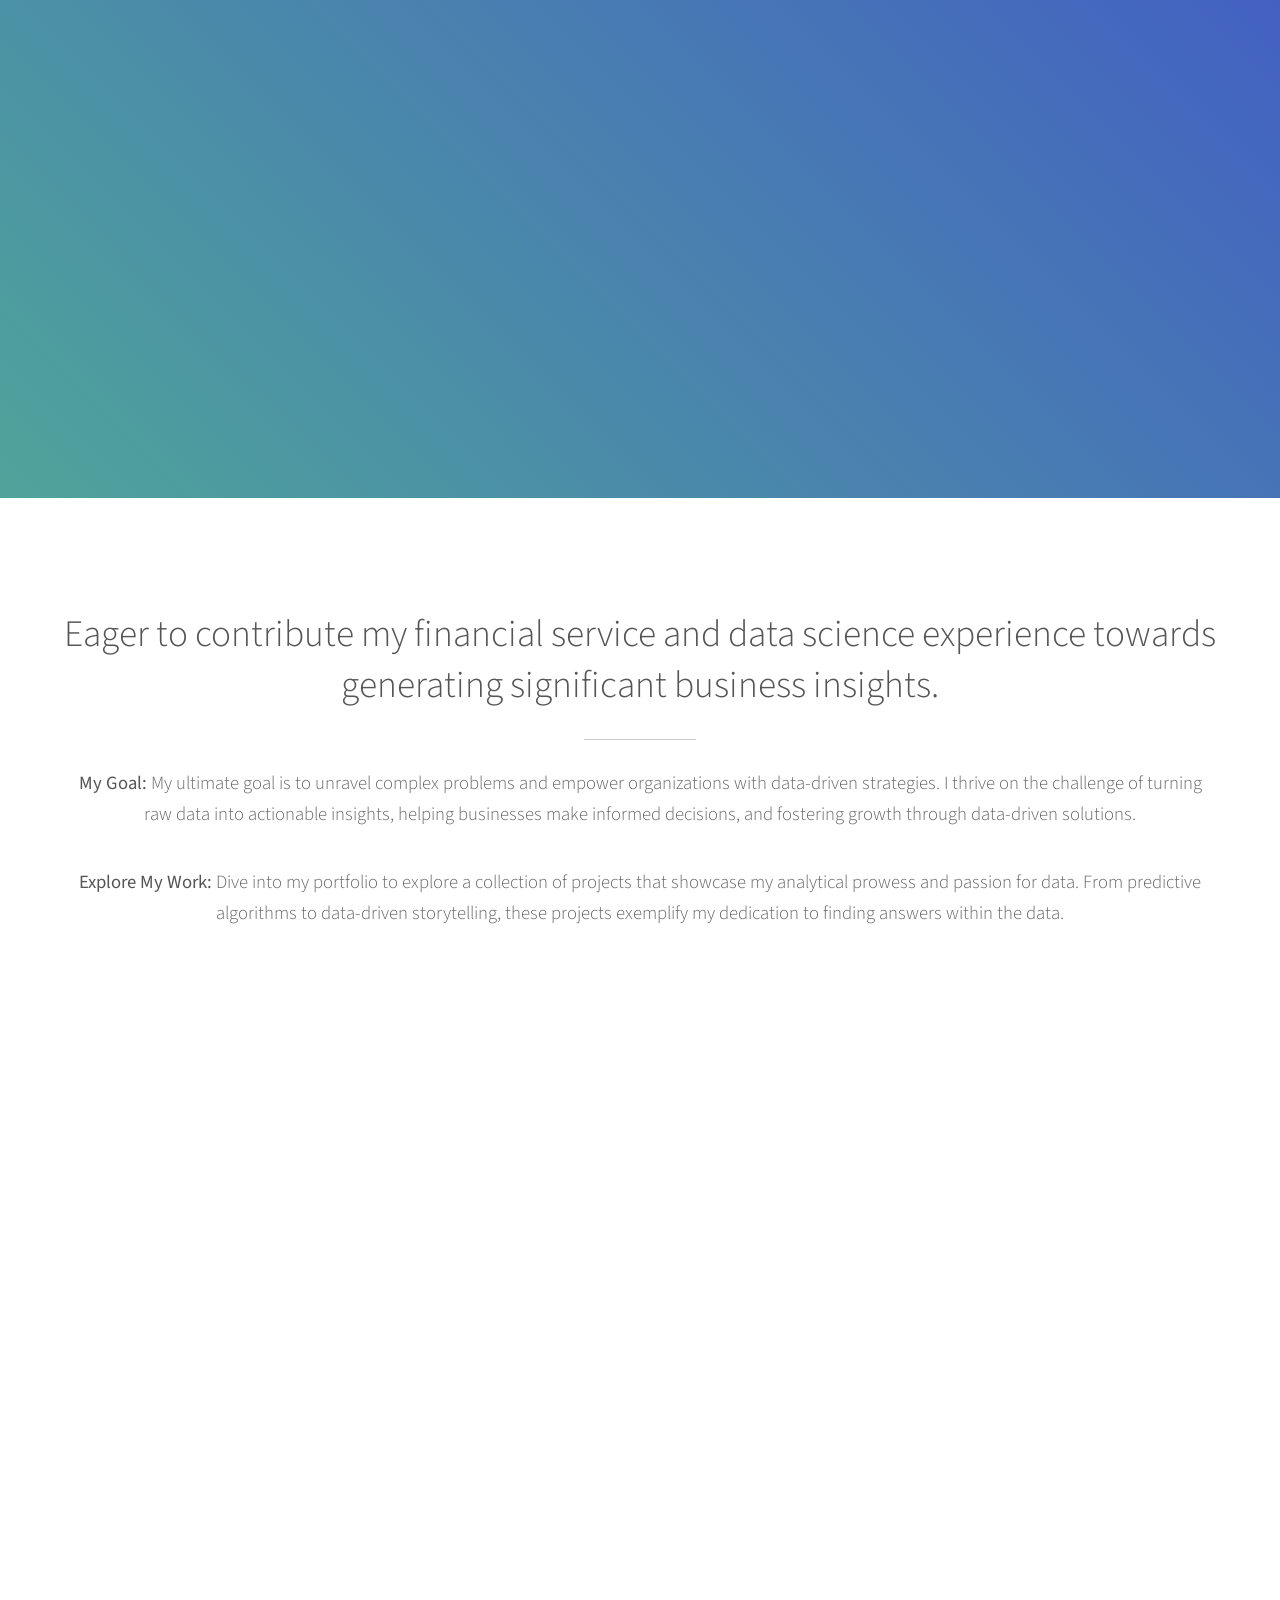
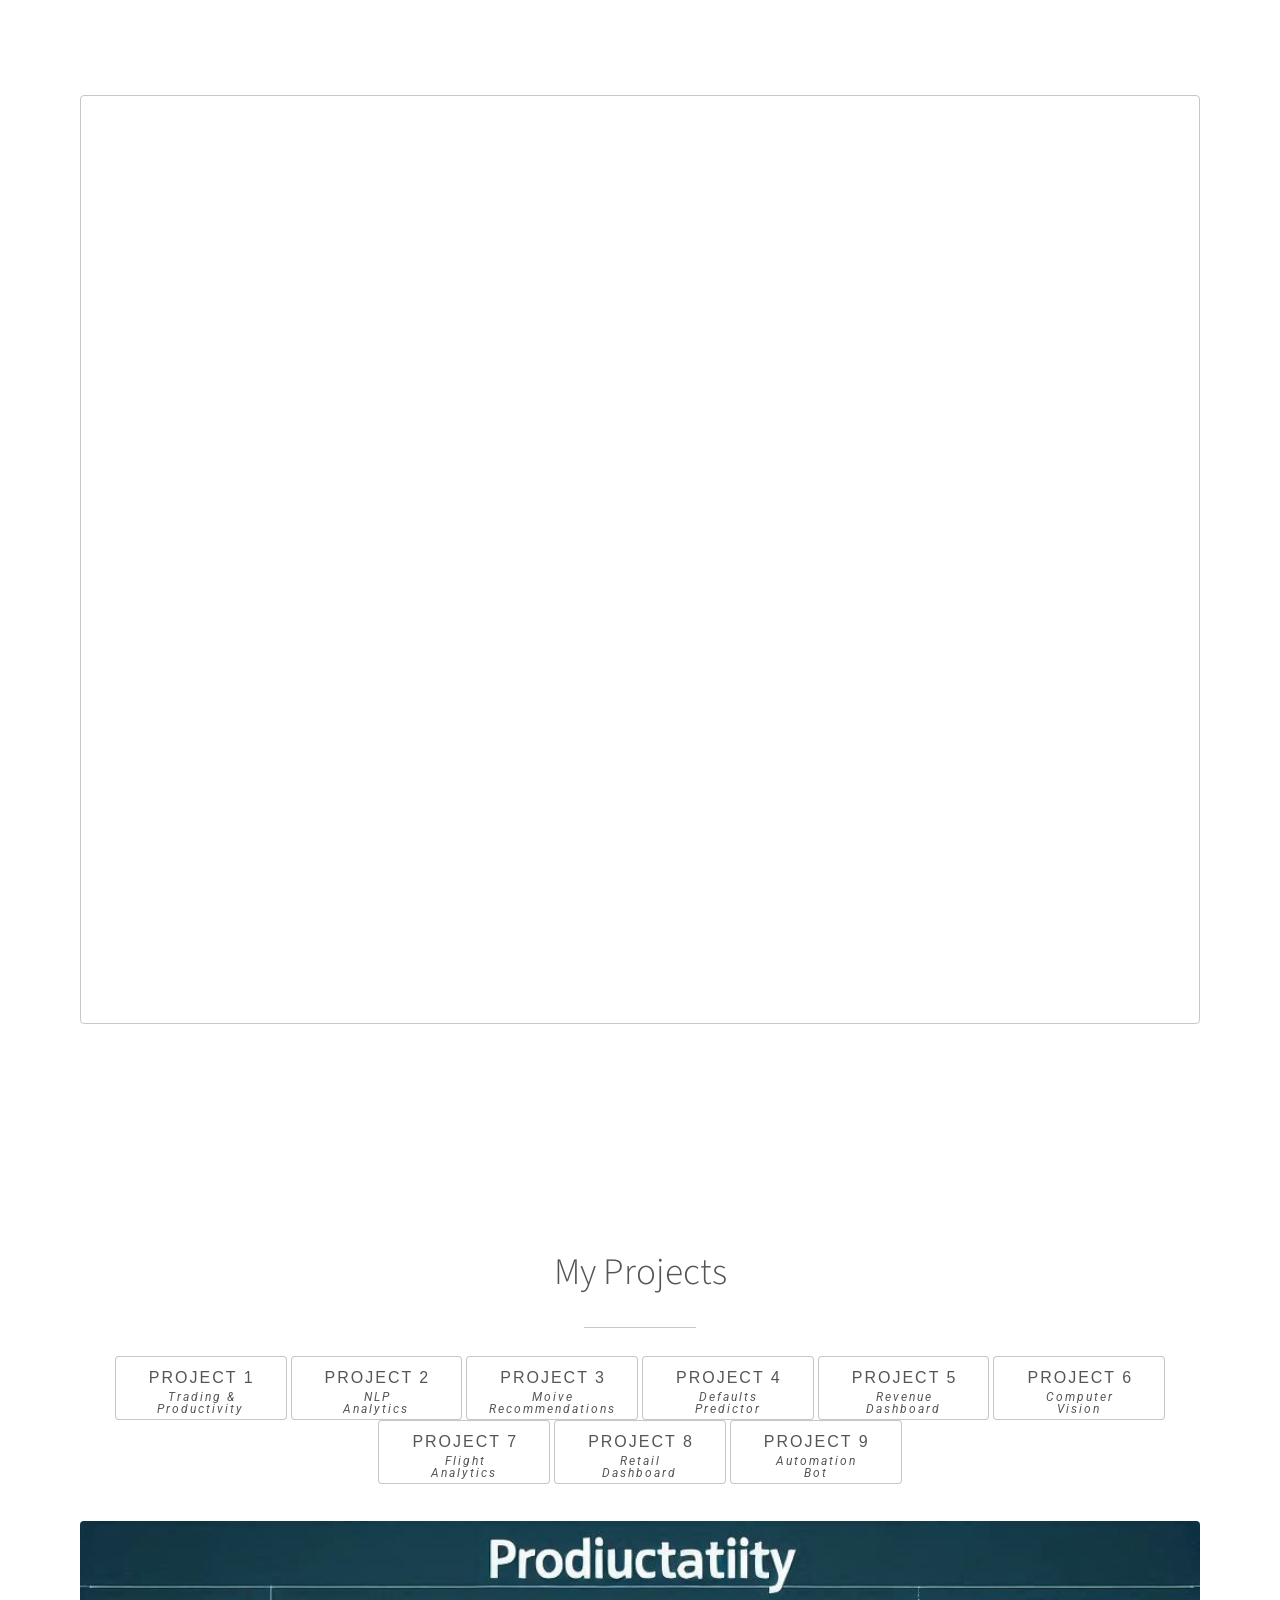
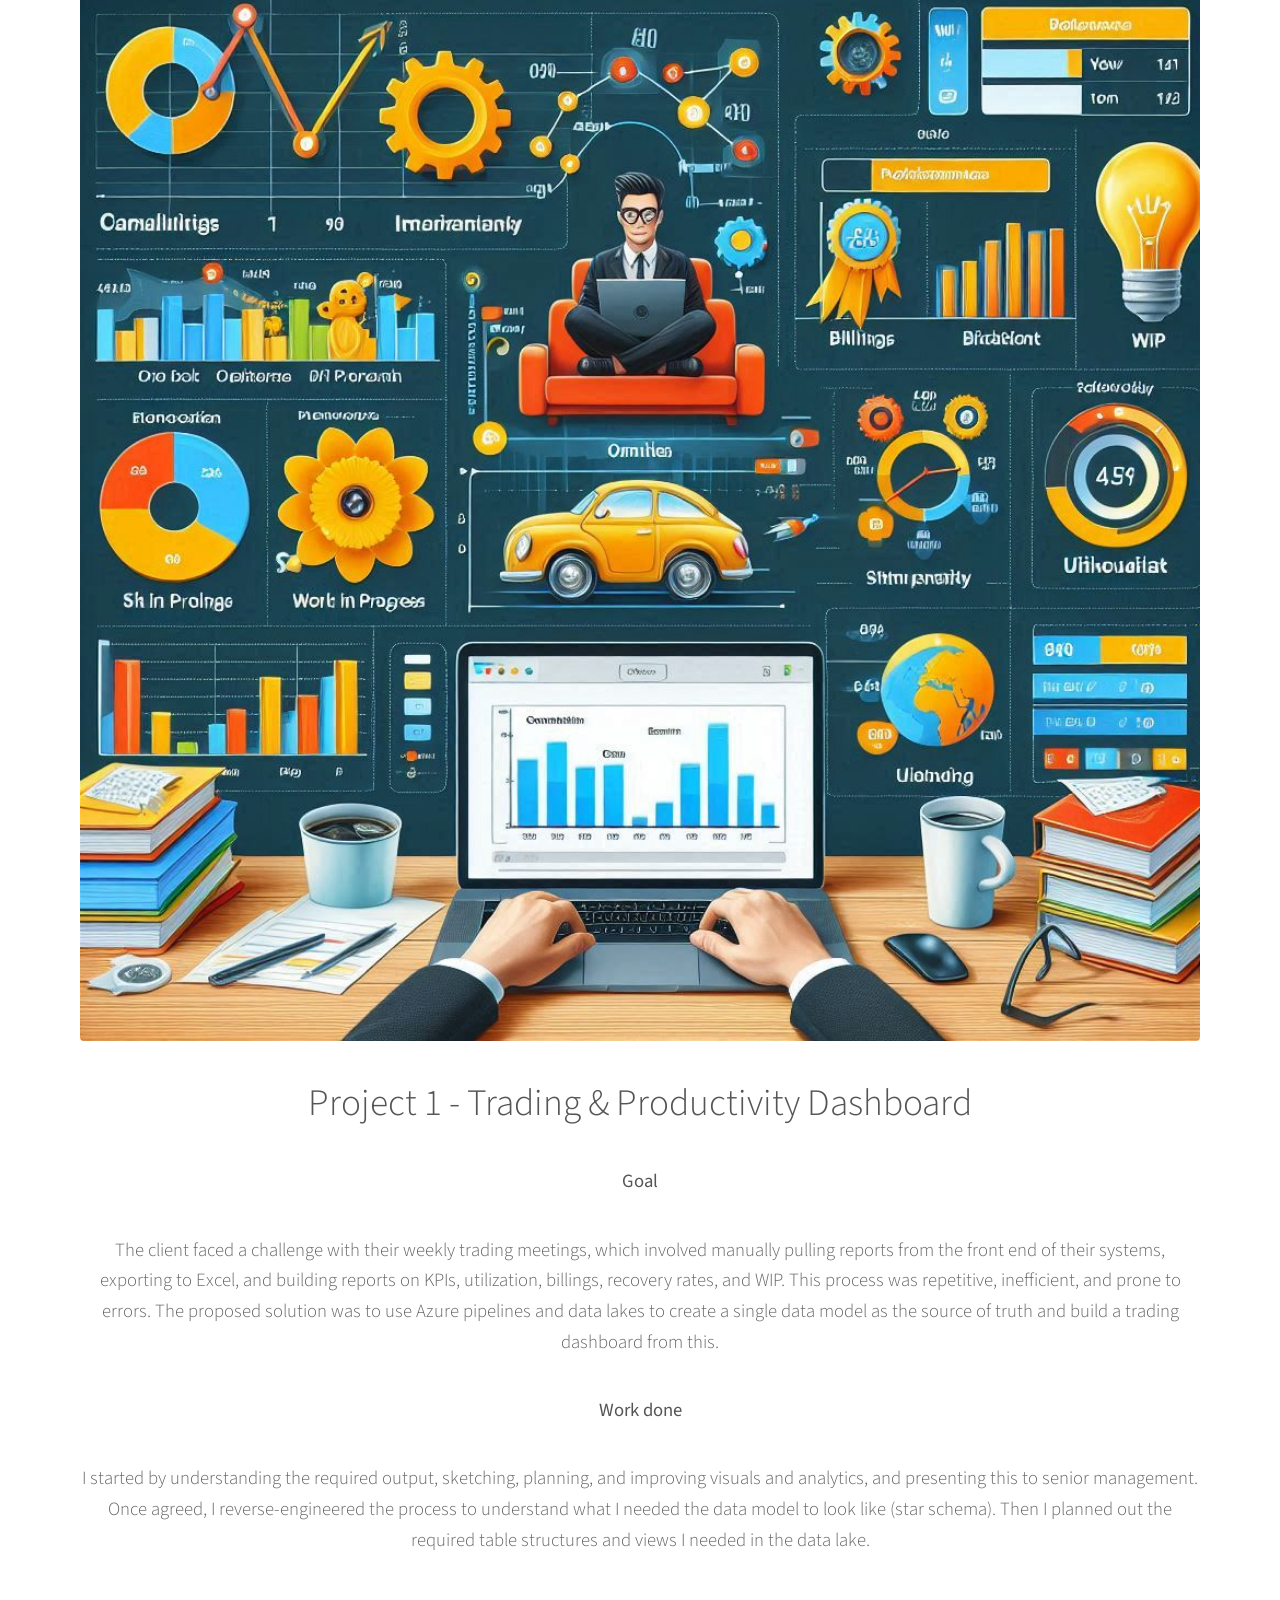
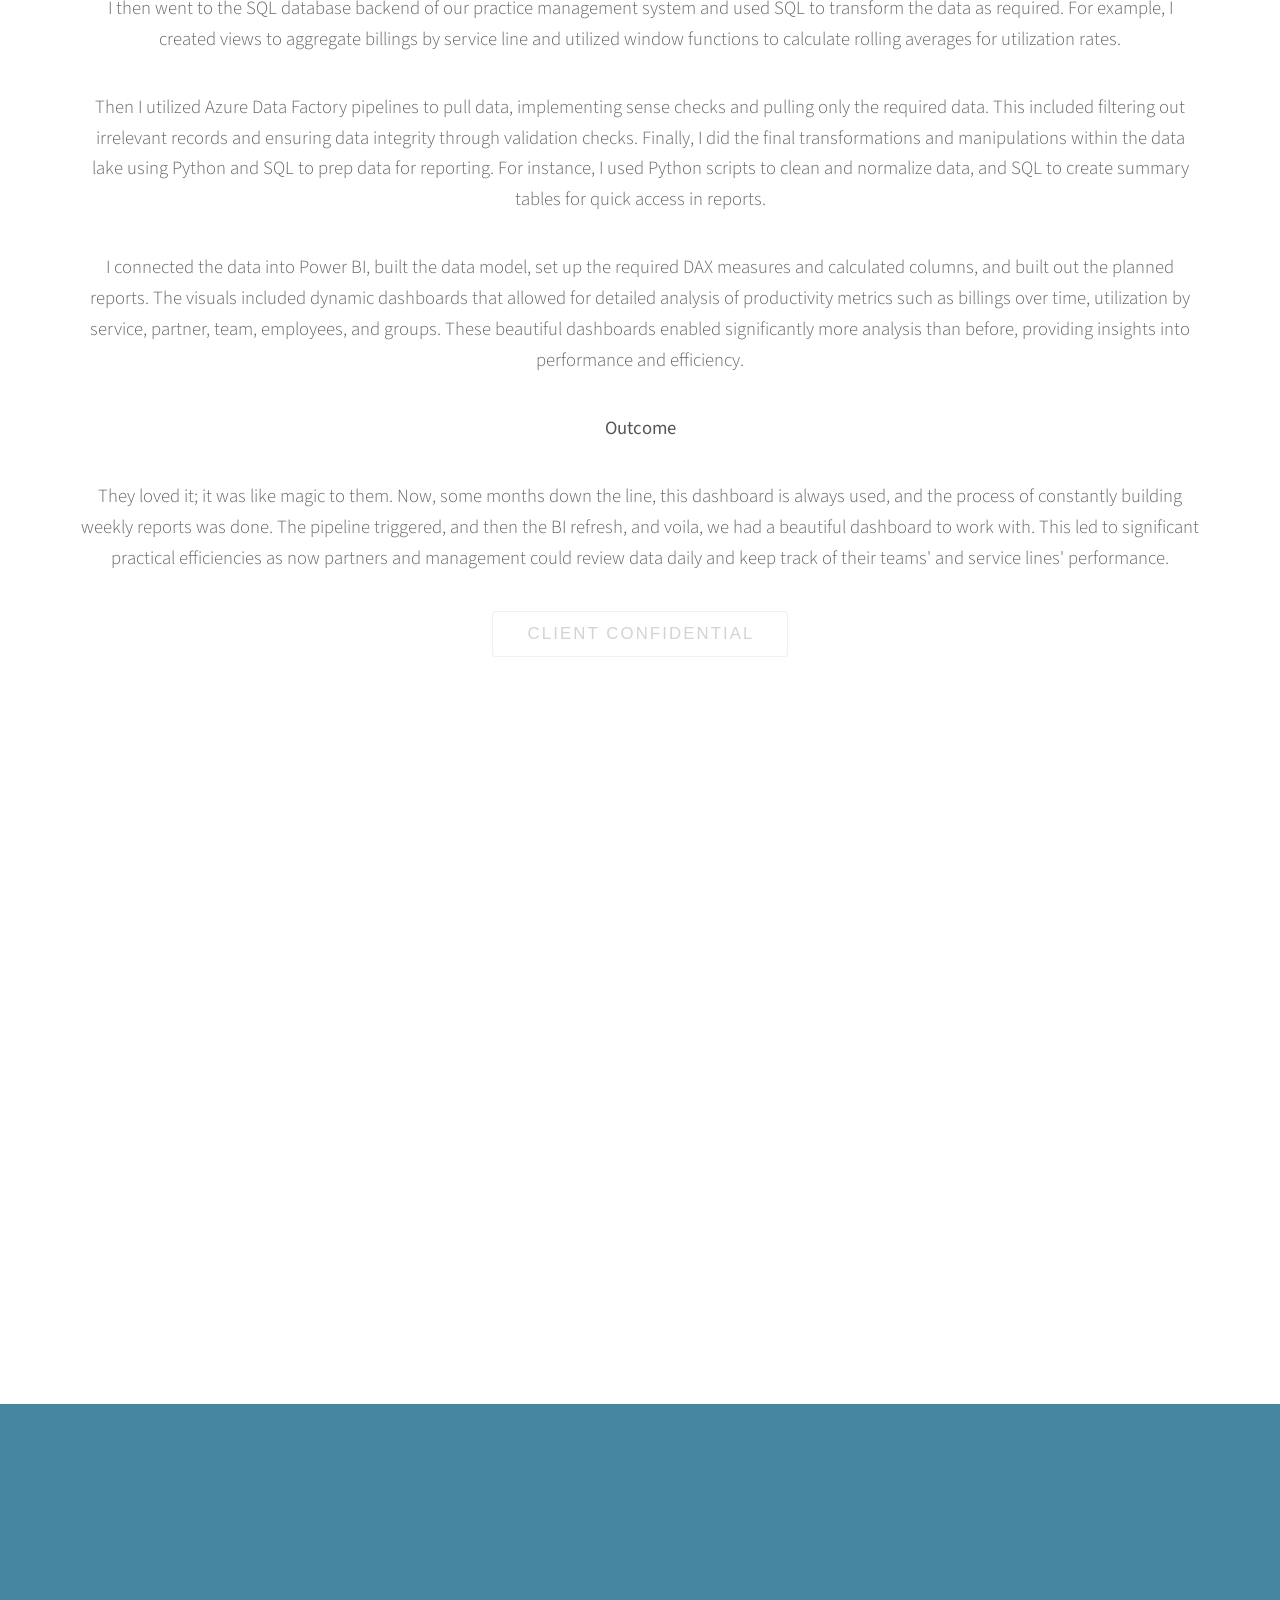
==== index.html @ cc258b14 "Update and add work exp new at Gravita" ====
<!DOCTYPE HTML>
<html>
	<head>
		<title>My Page/ Portfolio</title>

		<meta charset="utf-8" />
		<meta name="viewport" content="width=device-width, initial-scale=1">
		<meta name="viewport" content="width=device-width, initial-scale=1, user-scalable=no" />
		<link rel="stylesheet" href="assets/css/main.css" />
		<link rel="preconnect" href="https://fonts.googleapis.com">
		<link rel="preconnect" href="https://fonts.gstatic.com" crossorigin>
		<link href="https://fonts.googleapis.com/css2?family=Roboto:ital,wght@0,100;0,900;1,100;1,300;1,400;1,500;1,700&display=swap" rel="stylesheet">
		<noscript><link rel="stylesheet" href="assets/css/noscript.css" /></noscript>
	</head>
	<body class="is-preload">

		<!-- Header -->
		<section id="header">
			<div class="inner">
				<span class="icon solid major fa-cloud"></span>
				<h1>Hi, I'm <strong>Abdel</strong>, a Data Analyst.</h1>
				<p>With a strong foundation in statistics and exceptional data analysis skills, I am well-equipped to drive business success through insights.</p>
				<ul class="actions special">
					<!-- Add your navigation button here -->
					<li><a href="#two" class="button">About me</a></li>
					<li><a href="#one" class="button scrolly">Discover</a></li>
					<li><a href="#three" class="button">My Projects</a></li>
					<li><a href="#four" class="button">Coming Soon</a></li>
					<li><a href="#footer" class="button">Contact</a></li>
				</ul>
			</div>
		</section>
		

		<!-- One -->
		<section id="one" class="main style1 full-width">
			<div class="container">
				<div class="row gtr-150">
					<div class="col-6 col-12-medium" style="padding-right: 5% !important; padding-left: 5% !important">
						<header class="major">
							<h2>Eager to contribute my financial service and data science experience towards generating significant business insights.</h2>
						</header>
						<p><strong>My Goal:</strong> My ultimate goal is to unravel complex problems and empower organizations with data-driven strategies. I thrive on the challenge of turning raw data into actionable insights, helping businesses make informed decisions, and fostering growth through data-driven solutions.</p>
						<p><strong>Explore My Work:</strong> Dive into my portfolio to explore a collection of projects that showcase my analytical prowess and passion for data. From predictive algorithms to data-driven storytelling, these projects exemplify my dedication to finding answers within the data.</p>
					</div>
					<div class="col-6 col-12-medium imp-medium">
					</div>
				</div>
			</div>
		</section>
		
		

		<!-- Two -->
			<section id="two" class="main style2">
				<div class="container">
					<div class="row gtr-150">
						<div class="col-6 col-12-medium">
							<ul class="major-icons">
								<li><span class="icon solid style1 major fa-chart-bar"></span></li> <!-- Data Visualization -->
								<li><span class="icon solid style2 major fa-database"></span></li> <!-- Data Storage -->
								<li><span class="icon solid style3 major fa-code"></span></li> <!-- Coding/Programming -->
								<li><span class="icon solid style4 major fa-flask"></span></li> <!-- Data Analysis/Experiments -->
								<li><span class="icon solid style5 major fa-chart-line"></span></li> <!-- Data Analytics/Statistics -->
								<li><span class="icon solid style6 major fa-calendar"></span></li> <!-- Scheduling/Timeline -->
							</ul>
							
							
							<div class="col-12">
								<div class="box">
									<header class="major">
										<h2>About me</h2>
									</header>
									<div class="content">
										<div class="row">
											<div class="col-6" style="width: 50% !important;">
												<h3>Work Experience</h3>
												<p><strong>Gravita</strong></p>
												<p>Industry: Financial Services</p>
												<p><em>Position:</em> Data Analyst</p>
												<p><strong>Deloitte</strong></p>
												<p>Industry: Private Equity</p>
												<p><em>Position:</em> Assistant Manager</p>
												<!-- Add additional work experience entries here if needed -->
											</div>
											<ddiv class="col-6" style="width: 50% !important;">
												<h3>Education</h3>
												<p><strong>University College London (UCL)</strong></p>
												<p><em>Major:</em> Management Science (First)</p>
												<p><em>Minor:</em> Engineering Mathematics (First)</p>

												<!-- Add additional education entries here if needed -->
											</div>
										</div>
										<!-- Skills section spanning both columns -->
										<ddiv class="col-6" style="width: 100% !important;">
											<h3>Skills</h3>
											</ul><p><em>Hard Skills</em>: Python, SQL, Power Bi(DAX), AWS, SageMaker, Power Query, Git, HTML/CSS, MATLAB, Tabluea, R, VBA, Obejct Oriented Programming (OOP)</p>
											</ul><p><em>Soft Skills</em>: Leadership, Communication, Collaboration, Presentation, Data Stoytelling, Problem Solving, Time Management</p>	
											</ul><p><em>Techniques</em>: Regression Analysis, Classification, Clustering, Visualization, Reporting, Machine & Deep Learning, Natural Language Processing (NLP)</p>
											<!-- Add additional education entries here if needed -->
										</div>
									</div>
								</div>
							</div>
							
							
							
							</div>
							<!-- To add skills section here -->
						</div>
						</div>
				</div>
			</section>
		
<!-- Three -->
<section id="three" class="main style1 special">
	<div class="container">				
		<header class="major">
			<h2>My Projects</h2>
		</header>
		<div class="row gtr-150">
					<!-- TRAIL SECTION THREE 	 -->
		<div class="tab">
			<button class="tablinks" onclick="openProject(event, 'project1')" id="defaultOpen">
				Project 1 <br>
				<span class="mini-description">Trading & Productivity</span>
			</button>
			<button class="tablinks" onclick="openProject(event, 'project2')" id="defaultOpen">
				Project 2 <br>
				<span class="mini-description">NLP Analytics</span>
			</button>
			<button class="tablinks" onclick="openProject(event, 'project3')">
				Project 3 <br>
				<span class="mini-description">Moive Recommendations</span>
			</button>
			<button class="tablinks" onclick="openProject(event, 'project4')">
				Project 4 <br>
				<span class="mini-description">Defaults Predictor</span>
			</button>
			<button class="tablinks" onclick="openProject(event, 'project5')">
				Project 5 <br>
				<span class="mini-description">Revenue Dashboard</span>
			</button>
			<button class="tablinks" onclick="openProject(event, 'project6')">
				Project 6 <br>
				<span class="mini-description">Computer Vision</span>
			</button>
			<button class="tablinks" onclick="openProject(event, 'project7')">
				Project 7 <br>
				<span class="mini-description">Flight Analytics</span>
			</button>
			<button class="tablinks" onclick="openProject(event, 'project8')">
				Project 8 <br>
				<span class="mini-description">Retail Dashboard</span>
			</button>
			<button class="tablinks" onclick="openProject(event, 'project9')">
				Project 9 <br>
				<span class="mini-description">Automation Bot</span>
			</button>
			<!-- Add more buttons for other projects -->
		</div>
		<p></p>

		<!-- Tab content -->
		<div id="project1" class="tabcontent" style="display:block;">
			<div class="project-item">
				<span class="image fit"><img src="images\Productivity background.jpg" alt="" /></span>
				<h2>Project 1 - Trading & Productivity Dashboard</h2>
			
				<!-- Goal -->
				<p><strong>Goal</strong></p>
				<p>The client faced a challenge with their weekly trading meetings, which involved manually pulling reports from the front end of their systems, exporting to Excel, and building reports on KPIs, utilization, billings, recovery rates, and WIP. This process was repetitive, inefficient, and prone to errors. The proposed solution was to use Azure pipelines and data lakes to create a single data model as the source of truth and build a trading dashboard from this.</p>
			
				<!-- Methods/Work Done -->
				<p><strong>Work done</strong></p>
				<p>I started by understanding the required output, sketching, planning, and improving visuals and analytics, and presenting this to senior management. Once agreed, I reverse-engineered the process to understand what I needed the data model to look like (star schema). Then I planned out the required table structures and views I needed in the data lake.</p>
				<p>I then went to the SQL database backend of our practice management system and used SQL to transform the data as required. For example, I created views to aggregate billings by service line and utilized window functions to calculate rolling averages for utilization rates.</p>
				<p>Then I utilized Azure Data Factory pipelines to pull data, implementing sense checks and pulling only the required data. This included filtering out irrelevant records and ensuring data integrity through validation checks. Finally, I did the final transformations and manipulations within the data lake using Python and SQL to prep data for reporting. For instance, I used Python scripts to clean and normalize data, and SQL to create summary tables for quick access in reports.</p>
				<p>I connected the data into Power BI, built the data model, set up the required DAX measures and calculated columns, and built out the planned reports. The visuals included dynamic dashboards that allowed for detailed analysis of productivity metrics such as billings over time, utilization by service, partner, team, employees, and groups. These beautiful dashboards enabled significantly more analysis than before, providing insights into performance and efficiency.</p>
				<!-- Outcome -->
				<p><strong>Outcome</strong></p>
				<p>They loved it; it was like magic to them. Now, some months down the line, this dashboard is always used, and the process of constantly building weekly reports was done. The pipeline triggered, and then the BI refresh, and voila, we had a beautiful dashboard to work with. This led to significant practical efficiencies as now partners and management could review data daily and keep track of their teams' and service lines' performance.</p>
				
				<!--See more button-->
				<ul class="actions special">
					<li><button disabled class="button">Client Confidential</button></li>
				</ul>
			</div>
		</div>
		
		<div id="project2" class="tabcontent" style="display:block;">
			<div class="project-item">
				<span class="image fit"><img src="https://usustatesman.com/wp-content/uploads/2017/01/movie-reviews-design-1050x492.jpg" alt="" /></span>
				<h2>Project 2 - IMDb NLP Sentiment Analysis</h2>
			
				<!-- Goal -->
				<p><strong>Goal</strong></p>
				<p>The goal of this project was to harness the power of Natural Language Processing (NLP) to gain insights from IMDb movie reviews. It aimed to uncover sentiments within textual data and provide valuable information for decision-making.</p>
			
				<!-- Methods/Work Done -->
				<p><strong>Work Done</strong></p>
				<p>I retrieved extensive movie review data from the IMDb database using Google BigQuery. This involved crafting SQL queries, performing complex joins, and fine-tuning the dataset to ensure it was ready for analysis.</p>
				<p>To gain a comprehensive understanding of the dataset, I employed Looker, a powerful data exploration and visualization tool. This facilitated the creation of informative dashboards that visually represented key trends and patterns.</p>
				<p>Leveraging Google Colab, I seamlessly integrated the data into a Pandas DataFrame, allowing for further manipulation and analysis. This transition streamlined the process and enhanced data accessibility.</p>
				<p>Utilizing NLP libraries, I applied Count Vectorization to the textual content, enabling the classification of reviews as positive or negative sentiment. This step was pivotal in extracting actionable insights from unstructured text data.</p>
				<p>Additionally, I extended the project by creating a Convolutional Neural Network (CNN) model for sentiment prediction. This model utilized the textual data to make accurate sentiment predictions, enhancing the depth of analysis and predictive capabilities.</p>
			
				<!-- Outcome -->
				<p><strong>Outcome</strong></p>
				<p>The project showcased my expertise in NLP, data preprocessing, visualization, and machine learning. It allowed for valuable insights to be derived from IMDb movie reviews, which can aid in decision-making processes. The best performing model could classify <strong>87%</strong> of movie reviews accurately.</p>
			
				<ul class="actions special">
					<li><a href="https://github.com/TonpaZoldyck/moviereviewsNLPmodeling" class="button">See More</a></li>
				</ul>
			</div>
		</div>

		<div id="project3" class="tabcontent">
			<div class="project-item">
				<span class="image fit"><img src="images/movies_cover.webp" alt="" /></span>
				<h3>Project 3 - Movie Recommendation System</h3>
			
				<!-- Goal -->
				<p><strong>Goal:</strong></p>
				<p>In this project, I set out to create a personalized movie recommendation system, aiming to enhance the cinematic experiences of movie enthusiasts. Leveraging cutting-edge data science and machine learning techniques, I ventured into the world of recommendation algorithms to deliver tailored movie suggestions.</p>
			
				<!-- Methods/Work Done -->
				<p><strong>Work Done:</strong></p>
				<p>I began by implementing a foundational recommendation model using Singular Value Decomposition (SVD). This method allowed me to establish a benchmark for comparison in later stages of the project.</p>
				<p>Prior to diving into modeling, I conducted extensive exploratory data analysis (EDA) to comprehend the underlying patterns in the movie dataset. This analysis served as a crucial foundation for the recommendation algorithms.</p>
				<p>In addition to SVD, I implemented machine learning algorithms, including Regression, Support Vector Regression (SVR), and Random Forest, to further refine the recommendation engine. These algorithms added depth and accuracy to the suggestions, improving on the base line loss by 36%.</p>
				<p>To push the boundaries of recommendation precision, I experimented with PyTorch and neural networks. This innovative approach allowed for more intricate modeling and improved personalization.</p>
			
				<!-- Outcome -->
				<p><strong>Outcome:</strong></p>
				<p>The project aimed to create a personalized movie recommendation system, enhancing the cinematic experiences of users. The use of various recommendation algorithms and machine learning techniques improved the accuracy of movie suggestions. The project achieved a 36% improvement in loss compared to the baseline model.</p>
			
				<ul class="actions special">
					<li><a href="https://github.com/TonpaZoldyck/Moviematcher" class="button">See More</a></li>
				</ul>
			</div>
		</div>

		<div id="project4" class="tabcontent">
			<div class="project-item">
				<span class="image fit"><img src="images/creditcard.jpg" alt="" /></span>
				<h3>Project 4 - Credit Card Defaults Application</h3>
			
				<!-- Goal -->
				<p><strong>Goal</strong></p>
				<p>This project involved developing a predictive model to assess the likelihood of credit card holders defaulting on their payments. It aimed to assist financial institutions in identifying high-risk accounts and implementing proactive measures to mitigate default risks.</p>
			
				<!-- Methods/Work Done -->
				<p><strong>Work Done</strong></p>
				<p>Accurate default prediction is crucial for financial institutions to minimize potential losses and maintain a healthy portfolio. This project directly addresses the pressing need for risk assessment in the financial sector.</p>
				<p>Managing and preparing the data for analysis was a critical component of this project. I honed my data wrangling skills and ensured data quality was maintained.</p>
				<p>Leveraged machine learning models, including Naive Bayes, Logistic Regression, XGBoost, and SVM, with hyperparameter tuning and ensemble methods</p>
			
				<!-- Outcome -->
				<p><strong>Outcome</strong></p>
				<p>The project aimed to develop a predictive model to assess the likelihood of credit card holders defaulting on their payments. The work done involved managing and preparing data for analysis, leveraging machine learning models, and achieving impressive results with <strong> 82% accuracy and 43% recall</strong>. This assists financial institutions in managing risk effectively.</p>
			
				<ul class="actions special">
					<li><a href="https://github.com/TonpaZoldyck/CreditCardDefualtsProject" class="button">See More</a></li>
				</ul>
			</div>
		</div>

		<div id="project5" class="tabcontent">
			<div class="project-item">
				<span class="image fit"><img src="images/powerbi.png" alt="" /></span>
				<h3>Project 5 - Power Bi/ Revenue Sampling</h3>
			
				<!-- Goal -->
				<p><strong>Goal</strong></p>
				<p>At my current position, I undertook a transformative initiative aimed at optimizing the receivables and revenue testing process for a prominent UK-based property client. This project not only streamlined operations but also significantly enhanced efficiency and accuracy.</p>
			
				<!-- Methods/Work Done -->
				<p><strong>Work Done</strong></p>
				<p>Traditionally, the receivables and revenue testing process was a highly manual and time-consuming endeavor, typically spanning <strong>5 to 8 days</strong> of laborious work.</p>
				<p>Leveraging Power BI and Power Query, I embarked on a mission to overhaul this process. I successfully reduced the task duration from several days to just <strong>2 days</strong>, marking a substantial leap in efficiency.</p>
				<p>Through the creation of a dynamic dashboard and detailed analysis, I implemented a targeted sampling approach, concentrating on high-risk areas. This not only saved time but also improved the precision of the testing process.</p>
				<p>I meticulously prepared and structured the data, creating a robust data model. Utilizing DAX (Data Analysis Expressions), I designed a dashboard that facilitated efficient sampling through Power Query. The most notable achievement was the establishment of a standardized and repeatable process.</p>
			
				<!-- Outcome -->
				<p><strong>Outcome</strong></p>
				<p>The project aimed to optimize the receivables and revenue testing process for a UK-based property client. This involved leveraging Power BI, Power Query, and DAX to reduce task duration, improve precision, and establish a standardized process. The most significant achievement was the reduction of task duration from several days to just 2 days.</p>
			
				<ul class="actions special">
					<li><button disabled class="button">Client Confidential</button></li>
				</ul>
			</div>
		</div>

		<div id="project6" class="tabcontent">
			<div class="project-item">
				<span class="image fit"><img src="images/what_is_Computer_Vision.jpg.webp" alt="" /></span>
				<h3>Project 6 - Image Recognition</h3>
		
				<!-- Goal -->
				<p><strong>Goal:</strong></p>
				<p>In this project, the goal was to develop an image classification model using PyTorch to distinguish between the Fashion MNIST and MNIST datasets.</p>
		
				<!-- Methods/Work Done -->
				<p><strong>Work Done:</strong></p>
				<p>The data was cleaned and prepared for analysis. This involved tasks such as resizing the images to a uniform size, normalizing pixel values, and splitting the data into training and testing sets. Data augmentation techniques were applied to enhance the model's ability to generalize.</p>
				<p>Efficient data loading techniques were implemented to streamline model training, optimizing batch performance to expedite model training and evaluation.</p>
				<p>An in-depth understanding of tensors, the core data structure in PyTorch, was achieved, allowing for efficient data manipulation and processing.</p>
				<p>Data visualization and exploration were performed to gain insights into the datasets, helping identify underlying patterns and features in the images, which contributed to more informed model development.</p>
				<p>Different models were developed, including a simple linear neural network, a ReLU-based network, and a Convolutional Neural Network (CNN) tailored to the nature of the datasets.</p>
		
				<!-- Outcome -->
				<p><strong>Outcome:</strong></p>
				<p>Effective data preprocessing and loading for analysis. Proficiency in handling tensors, the fundamental data structure in PyTorch. Development of various models, including a linear neural network, ReLU-based network, and a CNN, for image classification, with the best model being able to classify <strong>88%</strong> of images correctly</p>
		
				<ul class="actions special">
					<li><a href="https://github.com/TonpaZoldyck/Computervisionpytorch/blob/main" class="button">See More</a></li>
				</ul>
			</div>
		</div>

		<div id="project7" class="tabcontent">
			<div class="project-item">
				<span class="image fit"><img src="images/Flightdelay.jpg" alt="" /></span>
				<h3>Project 7 - Flight Delay Analytics</h3>
				
				 <!-- Goal -->
				 <p><strong>Goal:</strong></p>
				 <p>The project aimed to analyze delay patterns in US domestic flights during the holiday season. The primary goal was to understand the factors influencing flight delays, investigating temporal, regional, and carrier-specific aspects impacting flight punctuality.</p>
		 
				 <!-- Work Done -->
				 <p><strong>Work Done:</strong></p>
				 <p>The project meticulously examined flight delays through diverse lenses such as time, carriers, and locations. It extensively employed Power BI and SQL for efficient data preparation and exploration, while Python facilitated modeling tasks.</p>
				 <p>Detailed analyses were conducted on delay distributions, including carrier-wise delay trends, temporal variations, and regional impact, resulting in comprehensive dashboards presenting key insights.</p>
				 <p>The project delved deep into delay dynamics, utilizing machine learning methodologies to predict and understand delay patterns. It included developing dashboards highlighting delay distributions by carriers, timings, days, and states. </p>
		 
				 <!-- Outcomes -->
				 <p><strong>Outcomes:</strong></p>
				 <p>The outcomes revealed crucial delay patterns across different times of the day, days of the week, and geographical regions. The project highlighted the specific reasons behind delays, attributing causes to carrier, NAS, late aircraft, and weather-related factors. The project also emphasized the significance of machine learning applications in predicting and potentially mitigating flight delays, paving the way for strategic interventions to enhance flight punctuality in the future.</p>
				
				<ul class="actions special">
					<li><a href="https://github.com/TonpaZoldyck/FlightDelaysAnalysis" class="button">See More</a></li>
				</ul>
			</div>
		</div>


		<div id="project8" class="tabcontent">
			<div class="project-item">
				<span class="image fit"><img src="images\revenue-dashboard.PNG" alt="" /></span>
				<h3>Project 8 - Dynamic Parameters Dashboard for Retail Analytics</h3>
				
				<!-- Goal -->
				<p><strong>Goal</strong></p>
				<p>As a Revenue Analytics expert, I spearheaded a transformative initiative aimed at providing comprehensive revenue insights for a retail client. The goal was to craft a dynamic parameters dashboard showcasing revenue, profits, costs, and returns for products, regions, states, time periods, and stores, with drill-through capabilities for deeper analysis.</p>
				
				<!-- Methods/Work Done -->
				<p><strong>Work Done</strong></p>
				<p>Traditionally, analyzing revenue data for retail clients was a cumbersome process involving manual extraction and analysis. Leveraging my expertise in Power BI and data visualization, I developed a dynamic dashboard that revolutionized revenue analytics.</p>
				<p>By implementing advanced features of Power BI, including Power Query and DAX, I transformed the data into actionable insights. The dashboard allows stakeholders to visualize revenue trends over time, by geographical regions, stores, and individual products.</p>
				<p>One of the key achievements was the development of drill-through options, enabling users to dive deeper into specific regions, stores, or product categories for granular analysis. This not only enhanced decision-making but also improved operational efficiency.</p>
				
				<!-- Outcome -->
				<p><strong>Outcome</strong></p>
				<p>This project aimed to provide comprehensive revenue insights for a retail client through the creation of a dynamic parameters dashboard. By leveraging Power BI, Power Query, and DAX, the project successfully transformed cumbersome manual processes into intuitive data visualizations. The implementation of drill-through options allowed for deeper analysis and improved decision-making.</p>
				
				<ul class="actions special">
					<li><button disabled class="button">Client Confidential</button></li>
				</ul>
			</div>
		</div>

		
		<div id="project9" class="tabcontent">
			<div class="project-item">
				<span class="image fit"><img src="images\chatbotimage.jpg" alt="" style="height: 700px;" /></span>
				<h3>Project 9 - Cookie Clicker Automation Bot</h3>
				
				<!-- Goal -->
				<p><strong>Goal</strong></p>
				<p>The goal of this project was to utilize Selenium and WebDriver technology from Python to develop a bot capable of playing the Cookie Clicker game.</p>
				
				<!-- Methods/Work Done -->
				<p><strong>Work Done</strong></p>
				<p>This project served as an engaging opportunity to delve into web automation technologies. Initially, I familiarized myself with the Cookie Clicker game, understanding its mechanics and strategies. Then, leveraging Python, Selenium, and WebDriver, I created a working script to interact with the game's interface, implementing basic bot functionalities.</p>
				<p>Subsequently, I strategized the conversion of disparate components into cohesive classes, facilitating object-oriented programming for efficient automation. By encapsulating functionalities into reusable classes, the bot gained versatility beyond gaming, capable of automating diverse tasks such as form filling and interaction with web elements.</p>
				
				<!-- Outcome -->
				<p><strong>Outcome</strong></p>
				<p>The Cookie Clicker Automation Bot project was a resounding success, providing invaluable insights into automation technologies in a playful context. Through hands-on development, I grasped the significance and impact of automation. The modular, object-oriented approach not only facilitated efficient gameplay but also laid the groundwork for broader automation endeavors.</p>
				
				<ul class="actions special">
					<li><a href="https://github.com/TonpaZoldyck/seleniumCookieclickerbot" class="button">See More</a></li>
				</ul>
			</div>
		</div>
		
		<!-- Add More Projects here -->


		
		
	</div>



			</div>

	</div>
</section>
		</section>


		<!-- Four -->
		<section id="four" class="main style2 special full-width">
			<div class="container">
				<header class="major">
					<h2>Coming Soon</h2>
				</header>
				<div class="coming-soon-content">
					<p>Cookie Clicker Programed Bot to Automate the game...</p>
					<p>Roberta Text Emotion Predictior on AWS...</p>
					<p>Nasa Habitability Analysis...</p>
					<p>Developing my own chess engine...</p>
					<p>Fitbit API health analytics...</p>
				</div>
			</div>
		</section>

		
		

		<!-- Five -->
		<!--
			<section id="five" class="main style1">
				<div class="container">
					<header class="major special">
						<h2>Elements</h2>
					</header>

					<section>
						<h4>Text</h4>
						<p>This is <b>bold</b> and this is <strong>strong</strong>. This is <i>italic</i> and this is <em>emphasized</em>.
						This is <sup>superscript</sup> text and this is <sub>subscript</sub> text.
						This is <u>underlined</u> and this is code: <code>for (;;) { ... }</code>. Finally, <a href="#">this is a link</a>.</p>
						<hr />
						<header>
							<h4>Heading with a Subtitle</h4>
							<p>Lorem ipsum dolor sit amet nullam id egestas urna aliquam</p>
						</header>
						<p>Nunc lacinia ante nunc ac lobortis. Interdum adipiscing gravida odio porttitor sem non mi integer non faucibus ornare mi ut ante amet placerat aliquet. Volutpat eu sed ante lacinia sapien lorem accumsan varius montes viverra nibh in adipiscing blandit tempus accumsan.</p>
						<header>
							<h5>Heading with a Subtitle</h5>
							<p>Lorem ipsum dolor sit amet nullam id egestas urna aliquam</p>
						</header>
						<p>Nunc lacinia ante nunc ac lobortis. Interdum adipiscing gravida odio porttitor sem non mi integer non faucibus ornare mi ut ante amet placerat aliquet. Volutpat eu sed ante lacinia sapien lorem accumsan varius montes viverra nibh in adipiscing blandit tempus accumsan.</p>
						<hr />
						<h2>Heading Level 2</h2>
						<h3>Heading Level 3</h3>
						<h4>Heading Level 4</h4>
						<h5>Heading Level 5</h5>
						<h6>Heading Level 6</h6>
						<hr />
						<h5>Blockquote</h5>
						<blockquote>Fringilla nisl. Donec accumsan interdum nisi, quis tincidunt felis sagittis eget tempus euismod. Vestibulum ante ipsum primis in faucibus vestibulum. Blandit adipiscing eu felis iaculis volutpat ac adipiscing accumsan faucibus. Vestibulum ante ipsum primis in faucibus lorem ipsum dolor sit amet nullam adipiscing eu felis.</blockquote>
						<h5>Preformatted</h5>
						<pre><code>i = 0;

while (!deck.isInOrder()) {
print 'Iteration ' + i;
deck.shuffle();
i++;
}

print 'It took ' + i + ' iterations to sort the deck.';</code></pre>
					</section>

					<section>
						<h4>Lists</h4>
						<div class="row">
							<div class="col-6 col-12-medium">
								<h5>Unordered</h5>
								<ul>
									<li>Dolor pulvinar etiam.</li>
									<li>Sagittis adipiscing.</li>
									<li>Felis enim feugiat.</li>
								</ul>
								<h5>Alternate</h5>
								<ul class="alt">
									<li>Dolor pulvinar etiam.</li>
									<li>Sagittis adipiscing.</li>
									<li>Felis enim feugiat.</li>
								</ul>
							</div>
							<div class="col-6 col-12-medium">
								<h5>Ordered</h5>
								<ol>
									<li>Dolor pulvinar etiam.</li>
									<li>Etiam vel felis viverra.</li>
									<li>Felis enim feugiat.</li>
									<li>Dolor pulvinar etiam.</li>
									<li>Etiam vel felis lorem.</li>
									<li>Felis enim et feugiat.</li>
								</ol>
								<h5>Icons</h5>
								<ul class="icons">
									<li><a href="#" class="icon brands fa-twitter"><span class="label">Twitter</span></a></li>
									<li><a href="#" class="icon brands fa-facebook-f"><span class="label">Facebook</span></a></li>
									<li><a href="#" class="icon brands fa-instagram"><span class="label">Instagram</span></a></li>
									<li><a href="#" class="icon brands fa-github"><span class="label">Github</span></a></li>
								</ul>
							</div>
						</div>
						<h5>Actions</h5>
						<div class="row">
							<div class="col-6 col-12-medium">
								<ul class="actions">
									<li><a href="#" class="button primary">Default</a></li>
									<li><a href="#" class="button">Default</a></li>
								</ul>
								<ul class="actions small">
									<li><a href="#" class="button primary small">Small</a></li>
									<li><a href="#" class="button small">Small</a></li>
								</ul>
								<ul class="actions stacked">
									<li><a href="#" class="button primary">Default</a></li>
									<li><a href="#" class="button">Default</a></li>
								</ul>
								<ul class="actions stacked">
									<li><a href="#" class="button primary small">Small</a></li>
									<li><a href="#" class="button small">Small</a></li>
								</ul>
							</div>
							<div class="col-6 col-12-medium">
								<ul class="actions stacked">
									<li><a href="#" class="button primary fit">Default</a></li>
									<li><a href="#" class="button fit">Default</a></li>
								</ul>
								<ul class="actions stacked">
									<li><a href="#" class="button primary small fit">Small</a></li>
									<li><a href="#" class="button small fit">Small</a></li>
								</ul>
							</div>
						</div>
					</section>

					<section>
						<h4>Table</h4>
						<h5>Default</h5>
						<div class="table-wrapper">
							<table>
								<thead>
									<tr>
										<th>Name</th>
										<th>Description</th>
										<th>Price</th>
									</tr>
								</thead>
								<tbody>
									<tr>
										<td>Item One</td>
										<td>Ante turpis integer aliquet porttitor.</td>
										<td>29.99</td>
									</tr>
									<tr>
										<td>Item Two</td>
										<td>Vis ac commodo adipiscing arcu aliquet.</td>
										<td>19.99</td>
									</tr>
									<tr>
										<td>Item Three</td>
										<td> Morbi faucibus arcu accumsan lorem.</td>
										<td>29.99</td>
									</tr>
									<tr>
										<td>Item Four</td>
										<td>Vitae integer tempus condimentum.</td>
										<td>19.99</td>
									</tr>
									<tr>
										<td>Item Five</td>
										<td>Ante turpis integer aliquet porttitor.</td>
										<td>29.99</td>
									</tr>
								</tbody>
								<tfoot>
									<tr>
										<td colspan="2"></td>
										<td>100.00</td>
									</tr>
								</tfoot>
							</table>
						</div>

						<h5>Alternate</h5>
						<div class="table-wrapper">
							<table class="alt">
								<thead>
									<tr>
										<th>Name</th>
										<th>Description</th>
										<th>Price</th>
									</tr>
								</thead>
								<tbody>
									<tr>
										<td>Item One</td>
										<td>Ante turpis integer aliquet porttitor.</td>
										<td>29.99</td>
									</tr>
									<tr>
										<td>Item Two</td>
										<td>Vis ac commodo adipiscing arcu aliquet.</td>
										<td>19.99</td>
									</tr>
									<tr>
										<td>Item Three</td>
										<td> Morbi faucibus arcu accumsan lorem.</td>
										<td>29.99</td>
									</tr>
									<tr>
										<td>Item Four</td>
										<td>Vitae integer tempus condimentum.</td>
										<td>19.99</td>
									</tr>
									<tr>
										<td>Item Five</td>
										<td>Ante turpis integer aliquet porttitor.</td>
										<td>29.99</td>
									</tr>
								</tbody>
								<tfoot>
									<tr>
										<td colspan="2"></td>
										<td>100.00</td>
									</tr>
								</tfoot>
							</table>
						</div>
					</section>

					<section>
						<h4>Buttons</h4>
						<ul class="actions">
							<li><a href="#" class="button primary">Primary</a></li>
							<li><a href="#" class="button">Default</a></li>
						</ul>
						<ul class="actions">
							<li><a href="#" class="button large">Large</a></li>
							<li><a href="#" class="button">Default</a></li>
							<li><a href="#" class="button small">Small</a></li>
						</ul>
						<ul class="actions fit">
							<li><a href="#" class="button fit">Fit</a></li>
							<li><a href="#" class="button primary fit">Fit</a></li>
							<li><a href="#" class="button fit">Fit</a></li>
						</ul>
						<ul class="actions fit small">
							<li><a href="#" class="button primary fit small">Fit + Small</a></li>
							<li><a href="#" class="button fit small">Fit + Small</a></li>
							<li><a href="#" class="button primary fit small">Fit + Small</a></li>
						</ul>
						<ul class="actions">
							<li><a href="#" class="button primary icon solid fa-download">Icon</a></li>
							<li><a href="#" class="button icon solid fa-download">Icon</a></li>
						</ul>
						<ul class="actions">
							<li><span class="button primary disabled">Disabled</span></li>
							<li><span class="button disabled">Disabled</span></li>
						</ul>
					</section>

					<section>
						<h4>Form</h4>
						<form method="post" action="#">
							<div class="row gtr-uniform gtr-50">
								<div class="col-6 col-12-xsmall">
									<input type="text" name="demo-name" id="demo-name" value="" placeholder="Name" />
								</div>
								<div class="col-6 col-12-xsmall">
									<input type="email" name="demo-email" id="demo-email" value="" placeholder="Email" />
								</div>
								<div class="col-12">
									<select name="demo-category" id="demo-category">
										<option value="">- Category -</option>
										<option value="1">Manufacturing</option>
										<option value="1">Shipping</option>
										<option value="1">Administration</option>
										<option value="1">Human Resources</option>
									</select>
								</div>
								<div class="col-4 col-12-small">
									<input type="radio" id="demo-priority-low" name="demo-priority" checked>
									<label for="demo-priority-low">Low</label>
								</div>
								<div class="col-4 col-12-small">
									<input type="radio" id="demo-priority-normal" name="demo-priority">
									<label for="demo-priority-normal">Normal</label>
								</div>
								<div class="col-4 col-12-small">
									<input type="radio" id="demo-priority-high" name="demo-priority">
									<label for="demo-priority-high">High</label>
								</div>
								<div class="col-6 col-12-small">
									<input type="checkbox" id="demo-copy" name="demo-copy">
									<label for="demo-copy">Email me a copy</label>
								</div>
								<div class="col-6 col-12-small">
									<input type="checkbox" id="demo-human" name="demo-human" checked>
									<label for="demo-human">Not a robot</label>
								</div>
								<div class="col-12">
									<textarea name="demo-message" id="demo-message" placeholder="Enter your message" rows="6"></textarea>
								</div>
								<div class="col-12">
									<ul class="actions">
										<li><input type="submit" value="Send Message" class="primary" /></li>
										<li><input type="reset" value="Reset" /></li>
									</ul>
								</div>
							</div>
						</form>
					</section>

					<section>
						<h4>Image</h4>
						<h5>Fit</h5>
						<div class="box alt">
							<div class="row gtr-uniform gtr-50">
								<div class="col-12"><span class="image fit"><img src="images/pic06.jpg" alt="" /></span></div>
								<div class="col-4"><span class="image fit"><img src="images/pic02.jpg" alt="" /></span></div>
								<div class="col-4"><span class="image fit"><img src="images/pic03.jpg" alt="" /></span></div>
								<div class="col-4"><span class="image fit"><img src="images/pic04.jpg" alt="" /></span></div>
								<div class="col-4"><span class="image fit"><img src="images/pic03.jpg" alt="" /></span></div>
								<div class="col-4"><span class="image fit"><img src="images/pic04.jpg" alt="" /></span></div>
								<div class="col-4"><span class="image fit"><img src="images/pic02.jpg" alt="" /></span></div>
								<div class="col-4"><span class="image fit"><img src="images/pic04.jpg" alt="" /></span></div>
								<div class="col-4"><span class="image fit"><img src="images/pic02.jpg" alt="" /></span></div>
								<div class="col-4"><span class="image fit"><img src="images/pic03.jpg" alt="" /></span></div>
							</div>
						</div>
						<h5>Left &amp; Right</h5>
						<p><span class="image left"><img src="images/pic05.jpg" alt="" /></span>Fringilla nisl. Donec accumsan interdum nisi, quis tincidunt felis sagittis eget. tempus euismod. Vestibulum ante ipsum primis in faucibus vestibulum. Blandit adipiscing eu felis iaculis volutpat ac adipiscing accumsan eu faucibus. Integer ac pellentesque praesent tincidunt felis sagittis eget. tempus euismod. Vestibulum ante ipsum primis in faucibus vestibulum. Blandit adipiscing eu felis iaculis volutpat ac adipiscing accumsan eu faucibus. Integer ac pellentesque praesent. Donec accumsan interdum nisi, quis tincidunt felis sagittis eget. tempus euismod. Vestibulum ante ipsum primis in faucibus vestibulum. Blandit adipiscing eu felis iaculis volutpat ac adipiscing accumsan eu faucibus. Integer ac pellentesque praesent tincidunt felis sagittis eget. tempus euismod. Vestibulum ante ipsum primis in faucibus vestibulum. Blandit adipiscing eu felis iaculis volutpat ac adipiscing accumsan eu faucibus. Integer ac pellentesque praesent. Blandit adipiscing eu felis iaculis volutpat ac adipiscing accumsan eu faucibus. Integer ac pellentesque praesent tincidunt felis sagittis eget. tempus euismod. Vestibulum ante ipsum primis in faucibus vestibulum. Blandit adipiscing eu felis iaculis volutpat ac adipiscing accumsan eu faucibus. Integer ac pellentesque praesent.</p>
						<p><span class="image right"><img src="images/pic05.jpg" alt="" /></span>Fringilla nisl. Donec accumsan interdum nisi, quis tincidunt felis sagittis eget. tempus euismod. Vestibulum ante ipsum primis in faucibus vestibulum. Blandit adipiscing eu felis iaculis volutpat ac adipiscing accumsan eu faucibus. Integer ac pellentesque praesent tincidunt felis sagittis eget. tempus euismod. Vestibulum ante ipsum primis in faucibus vestibulum. Blandit adipiscing eu felis iaculis volutpat ac adipiscing accumsan eu faucibus. Integer ac pellentesque praesent. Donec accumsan interdum nisi, quis tincidunt felis sagittis eget. tempus euismod. Vestibulum ante ipsum primis in faucibus vestibulum. Blandit adipiscing eu felis iaculis volutpat ac adipiscing accumsan eu faucibus. Integer ac pellentesque praesent tincidunt felis sagittis eget. tempus euismod. Vestibulum ante ipsum primis in faucibus vestibulum. Blandit adipiscing eu felis iaculis volutpat ac adipiscing accumsan eu faucibus. Integer ac pellentesque praesent. Blandit adipiscing eu felis iaculis volutpat ac adipiscing accumsan eu faucibus. Integer ac pellentesque praesent tincidunt felis sagittis eget. tempus euismod. Vestibulum ante ipsum primis in faucibus vestibulum. Blandit adipiscing eu felis iaculis volutpat ac adipiscing accumsan eu faucibus. Integer ac pellentesque praesent.</p>
					</section>

				</div>
			</section>
		-->

		<!-- Footer -->
		<section id="footer">
			<ul class="icons">
				<li><a href="https://github.com/TonpaZoldyck" class="icon brands alt fa-github"><span class="label">GitHub</span></a></li>
				<li><a href="https://www.linkedin.com/in/abdelhamid-ben-brahim-b66560173/" class="icon brands alt fab fa-linkedin"><span class="label">LinkedIn</span></a></li>
				<li><a href="mailto:abdelhamidbenbrahim45@gmail.com" class="icon solid alt fa-envelope"><span class="label">Email</span></a></li>
				<li><a href="abdelhamid (DS) CV 5.docx" class="icon solid alt fa-file-pdf"><span class="label">Download CV</span></a></li>
			</ul>
		</section>


		<!-- Scripts -->
			<script src="assets/js/jquery.min.js"></script>
			<script src="assets/js/jquery.scrolly.min.js"></script>
			<script src="assets/js/browser.min.js"></script>
			<script src="assets/js/breakpoints.min.js"></script>
			<script src="assets/js/util.js"></script>
			<script src="assets/js/main.js"></script>
			<script src="assets/js/tabs.js"></script>

	</body> 
</html>
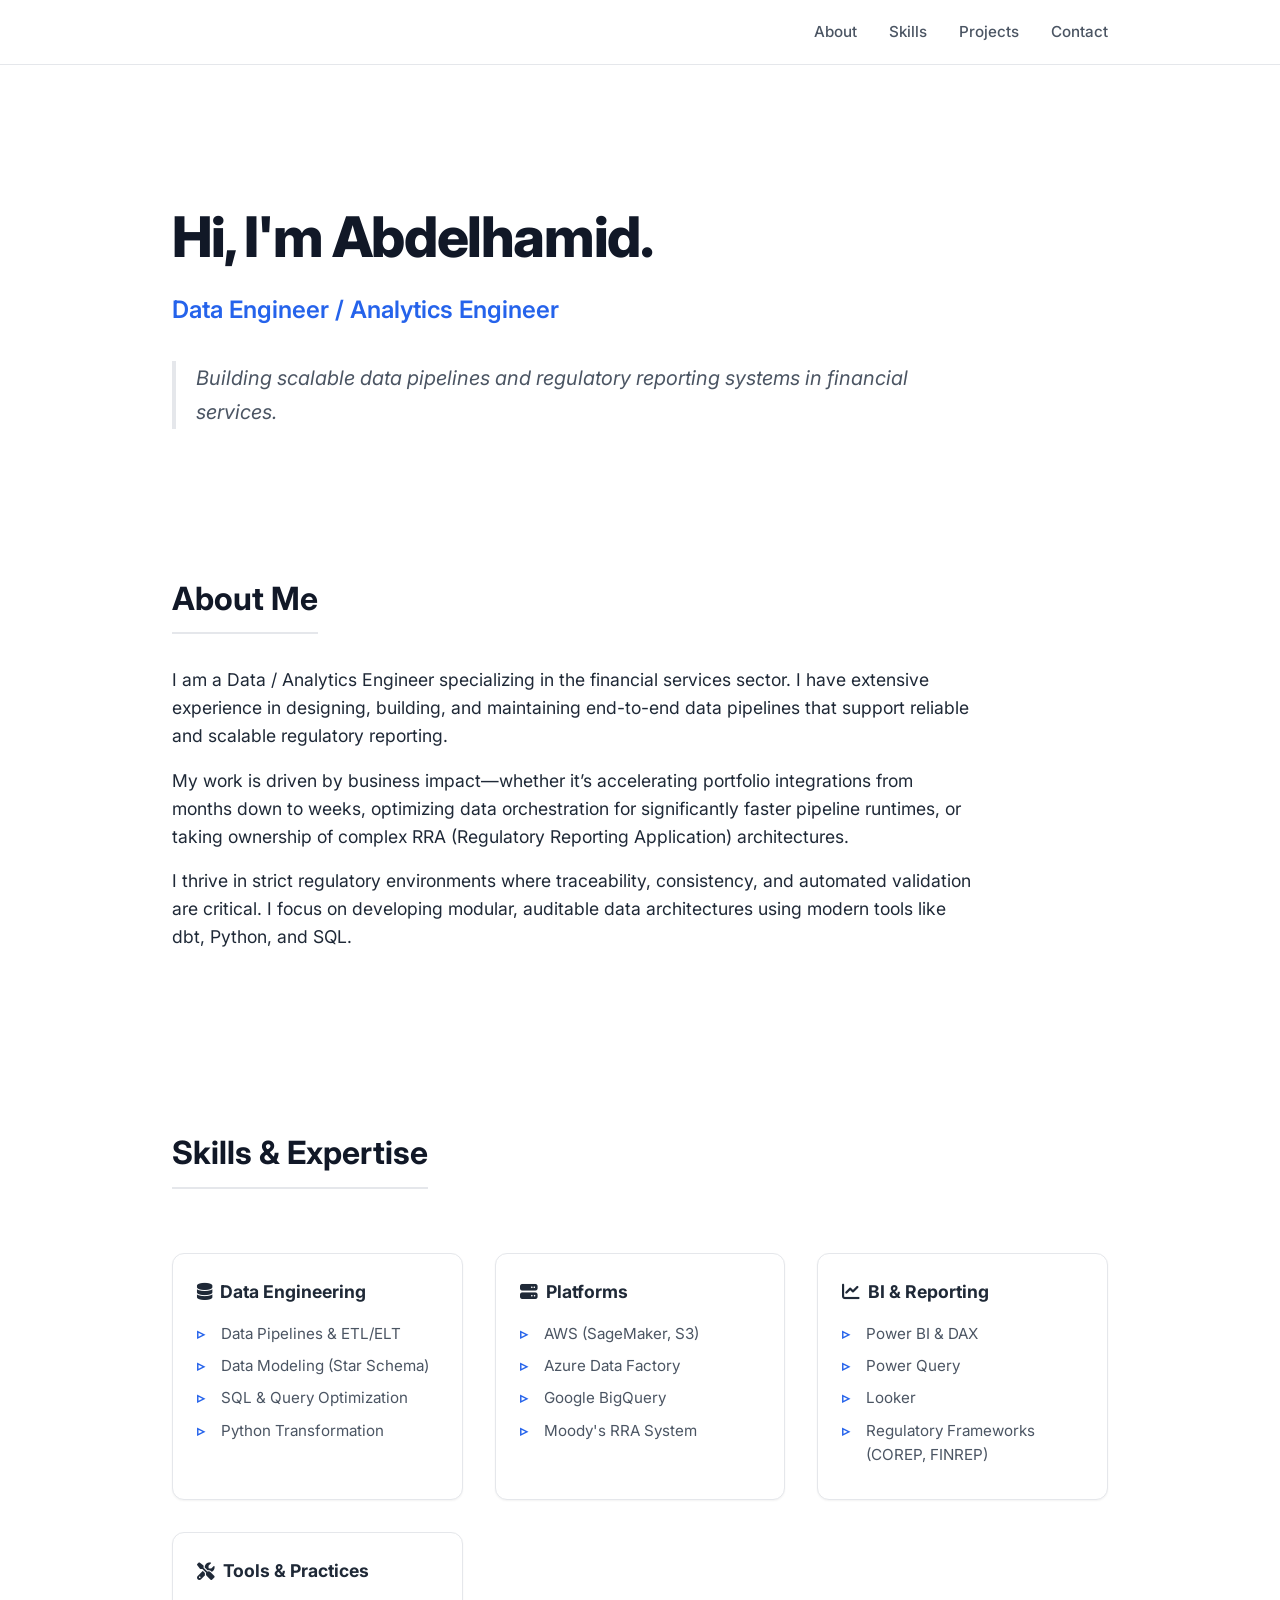
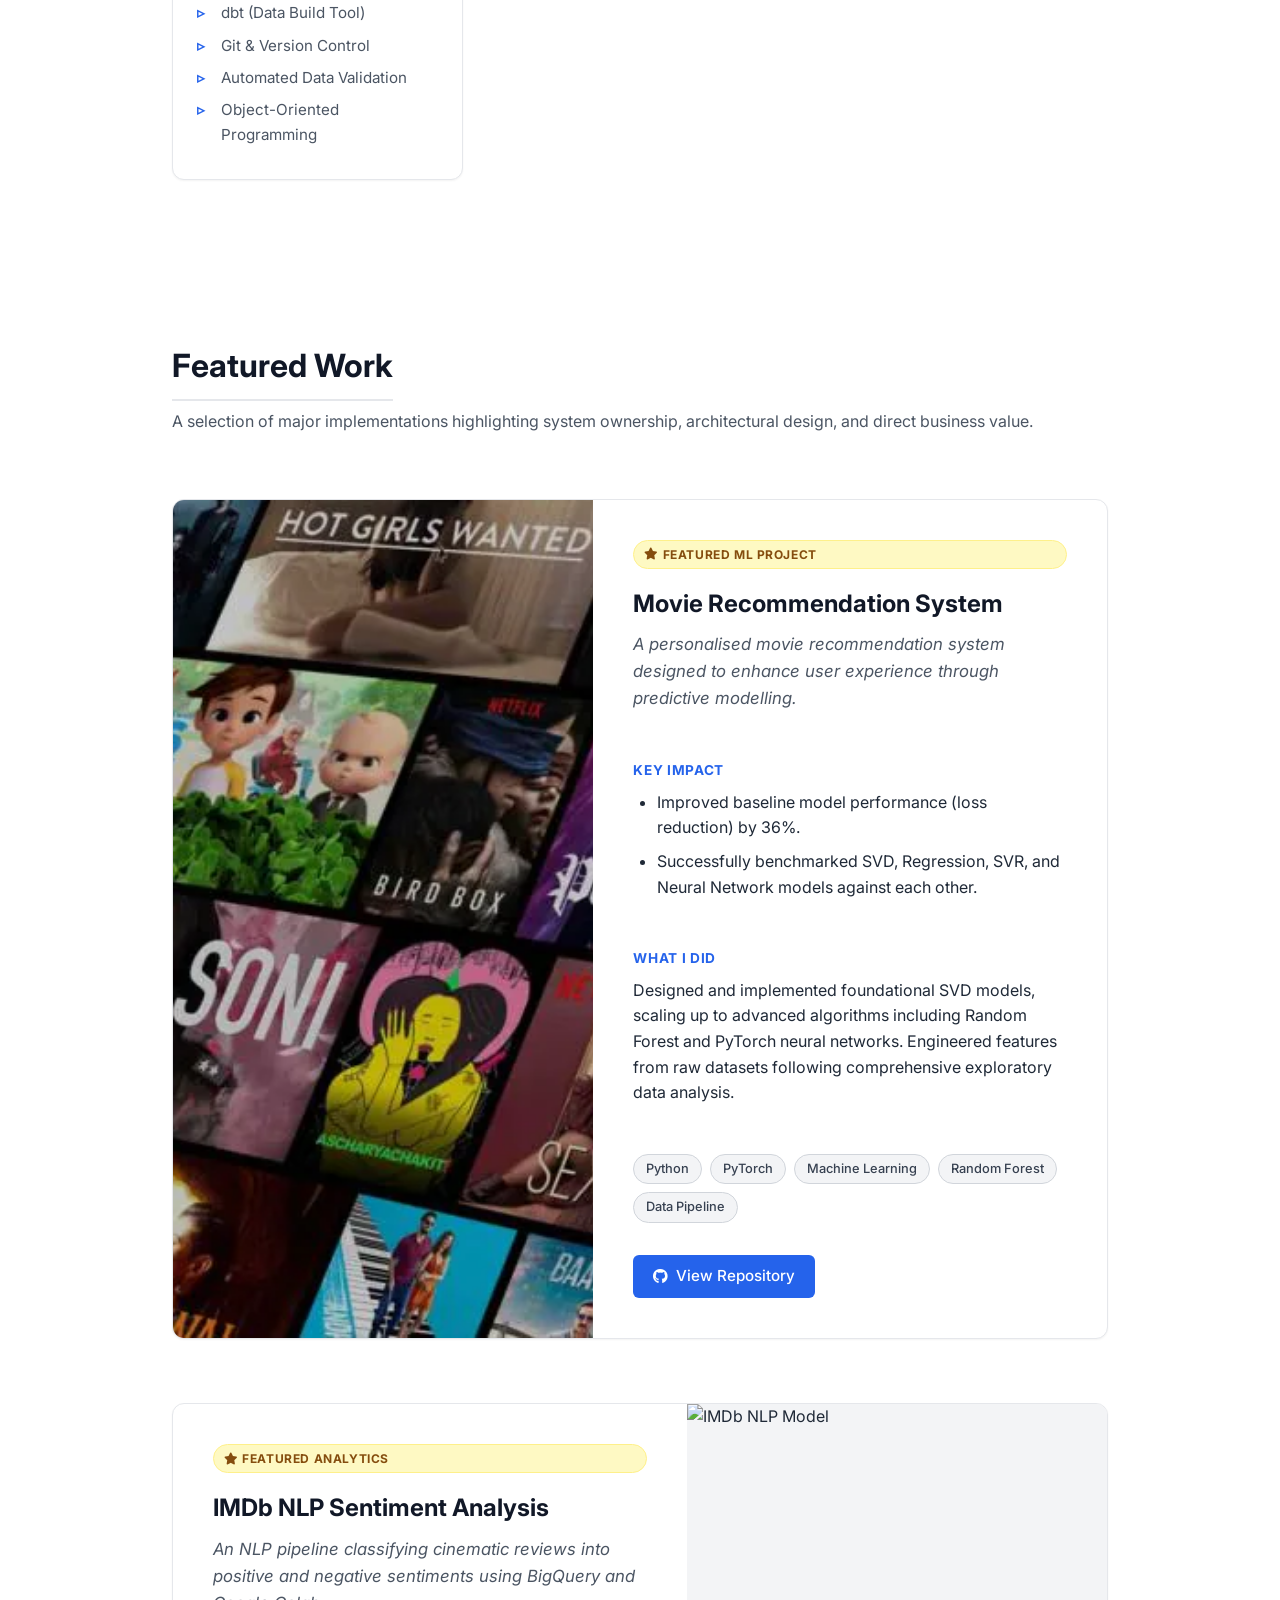
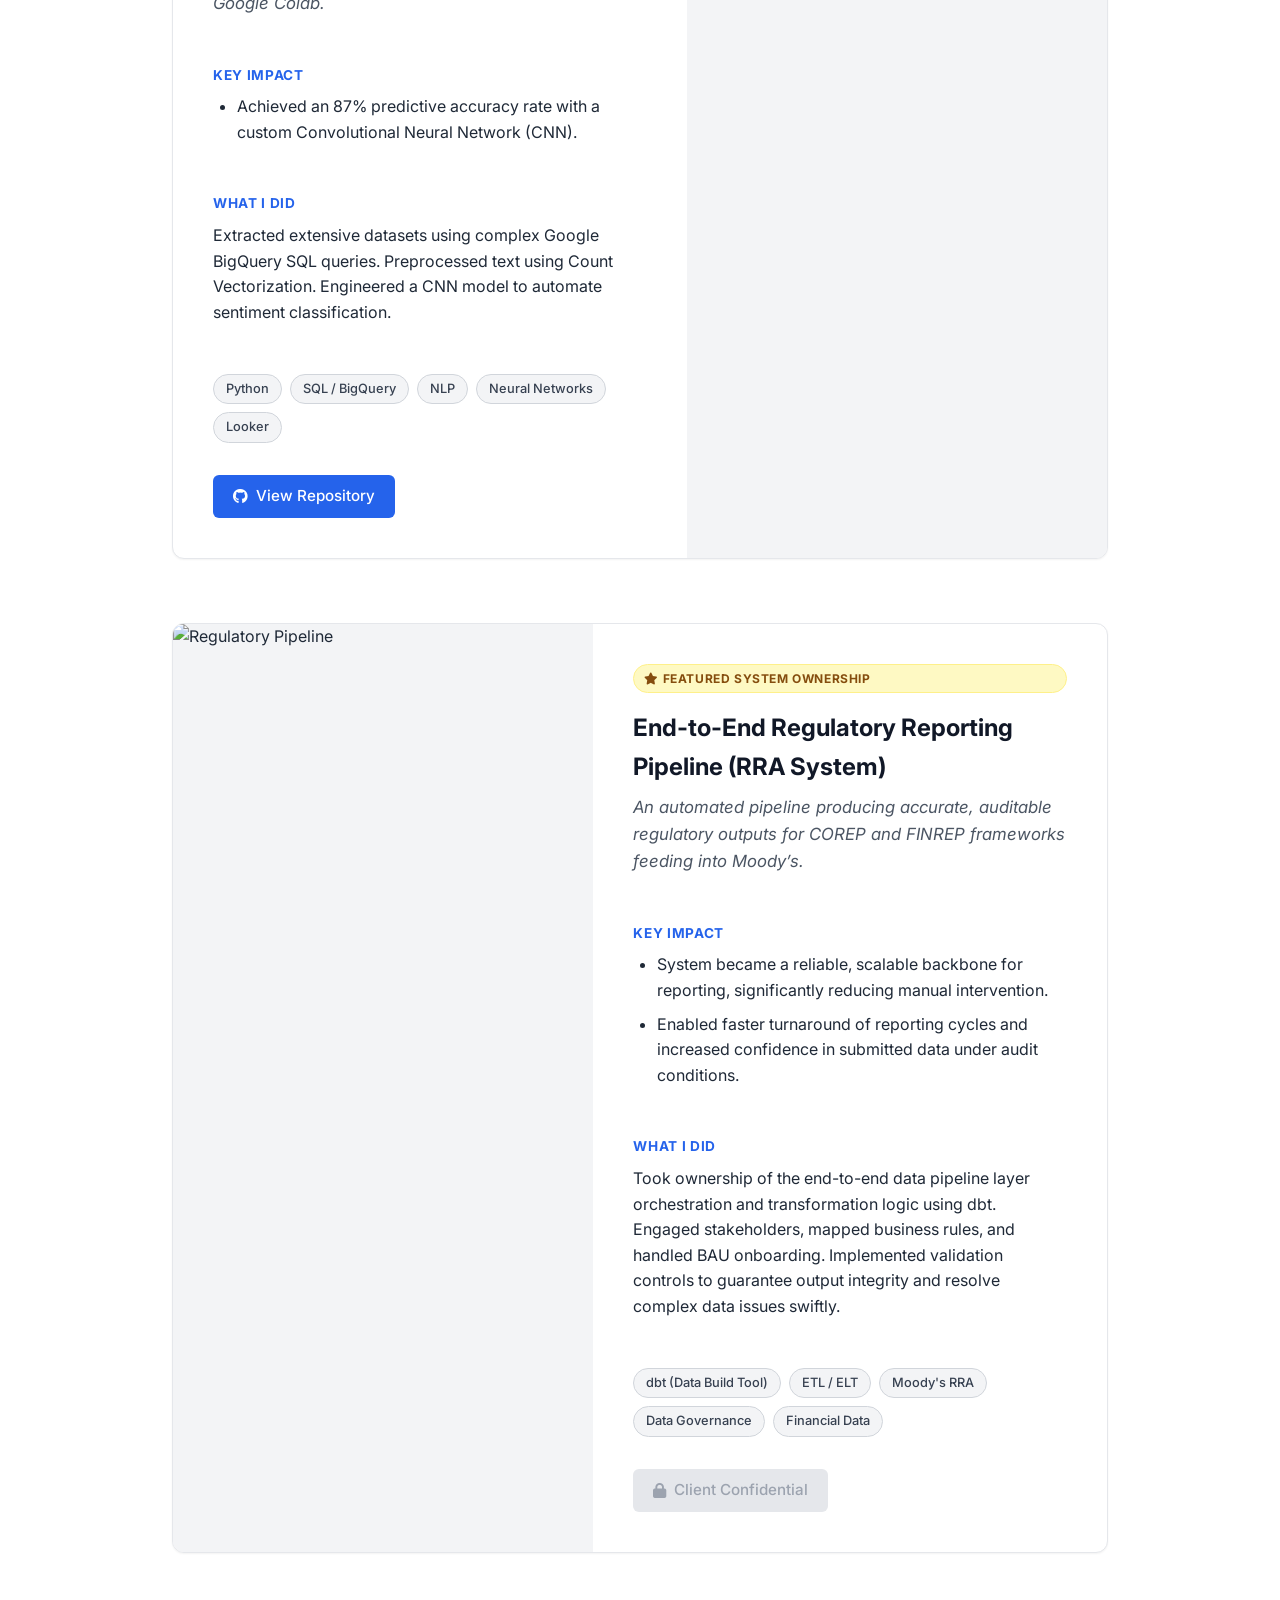
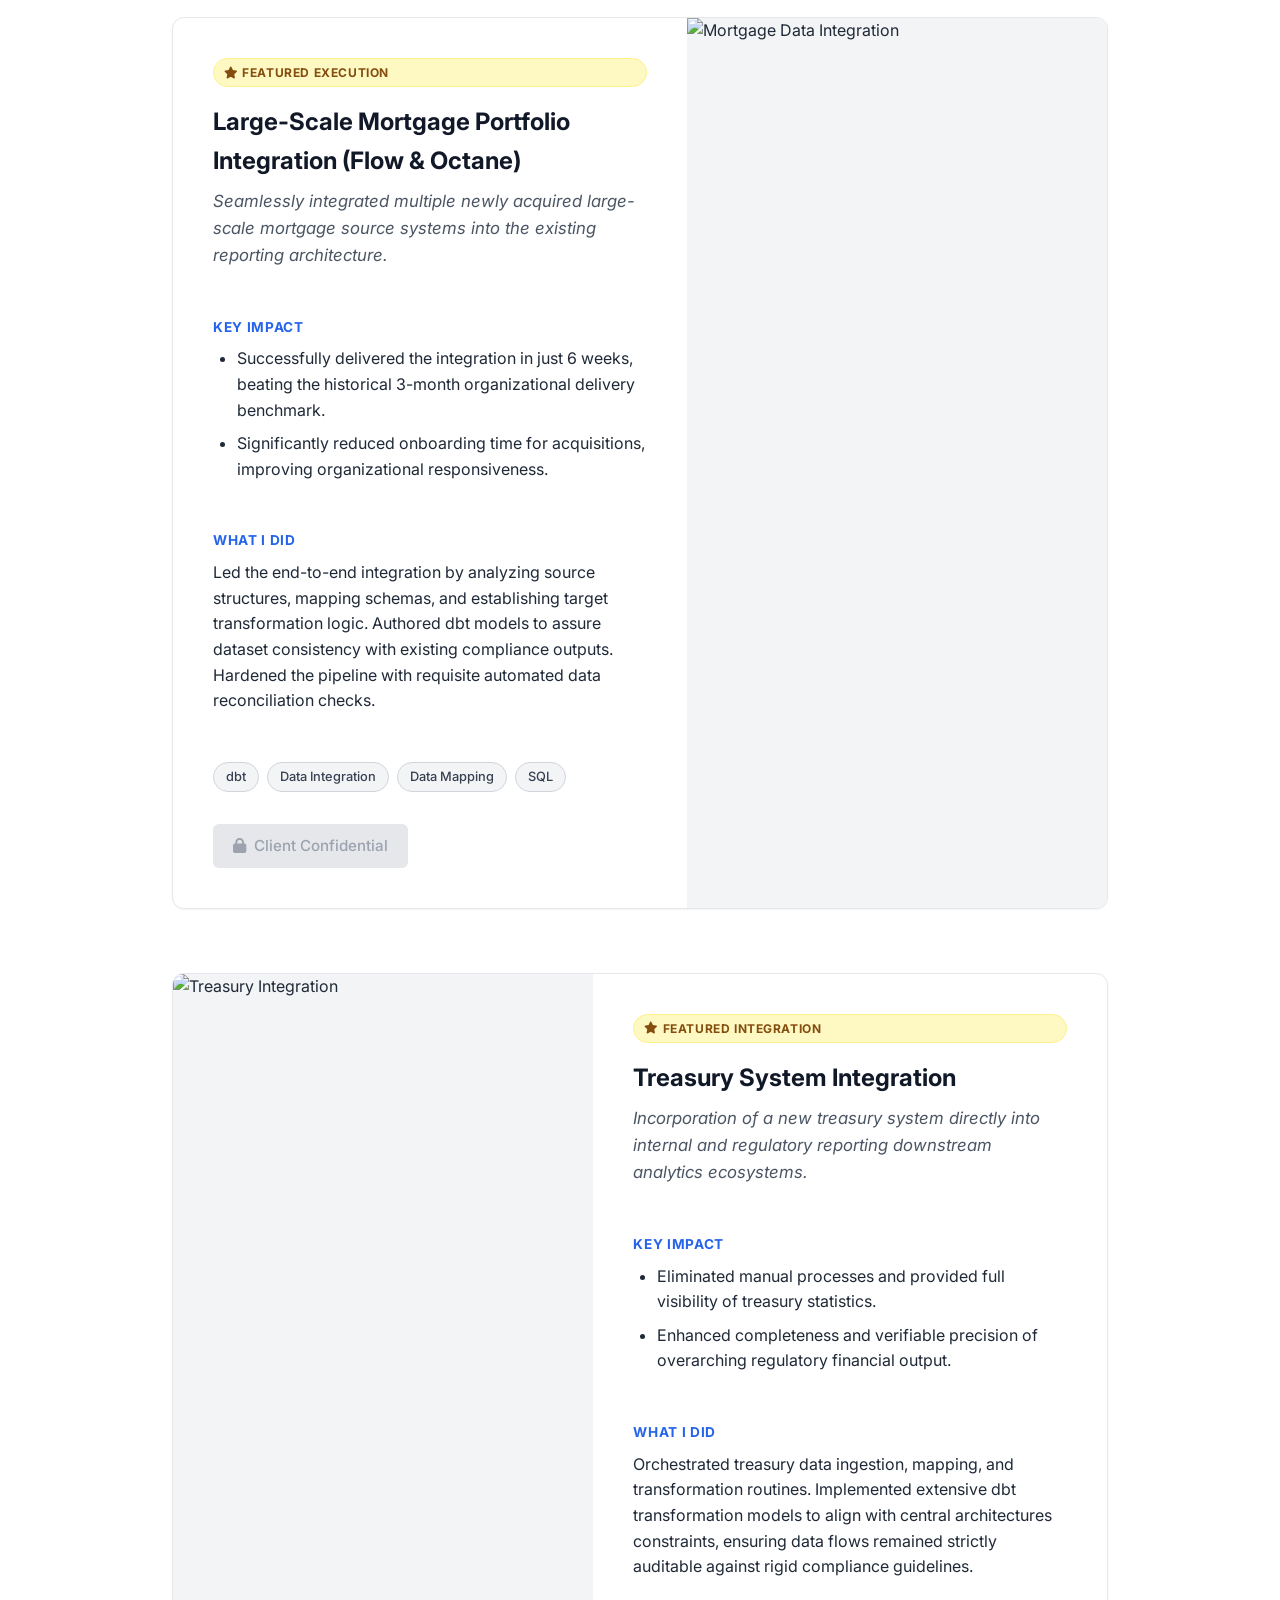
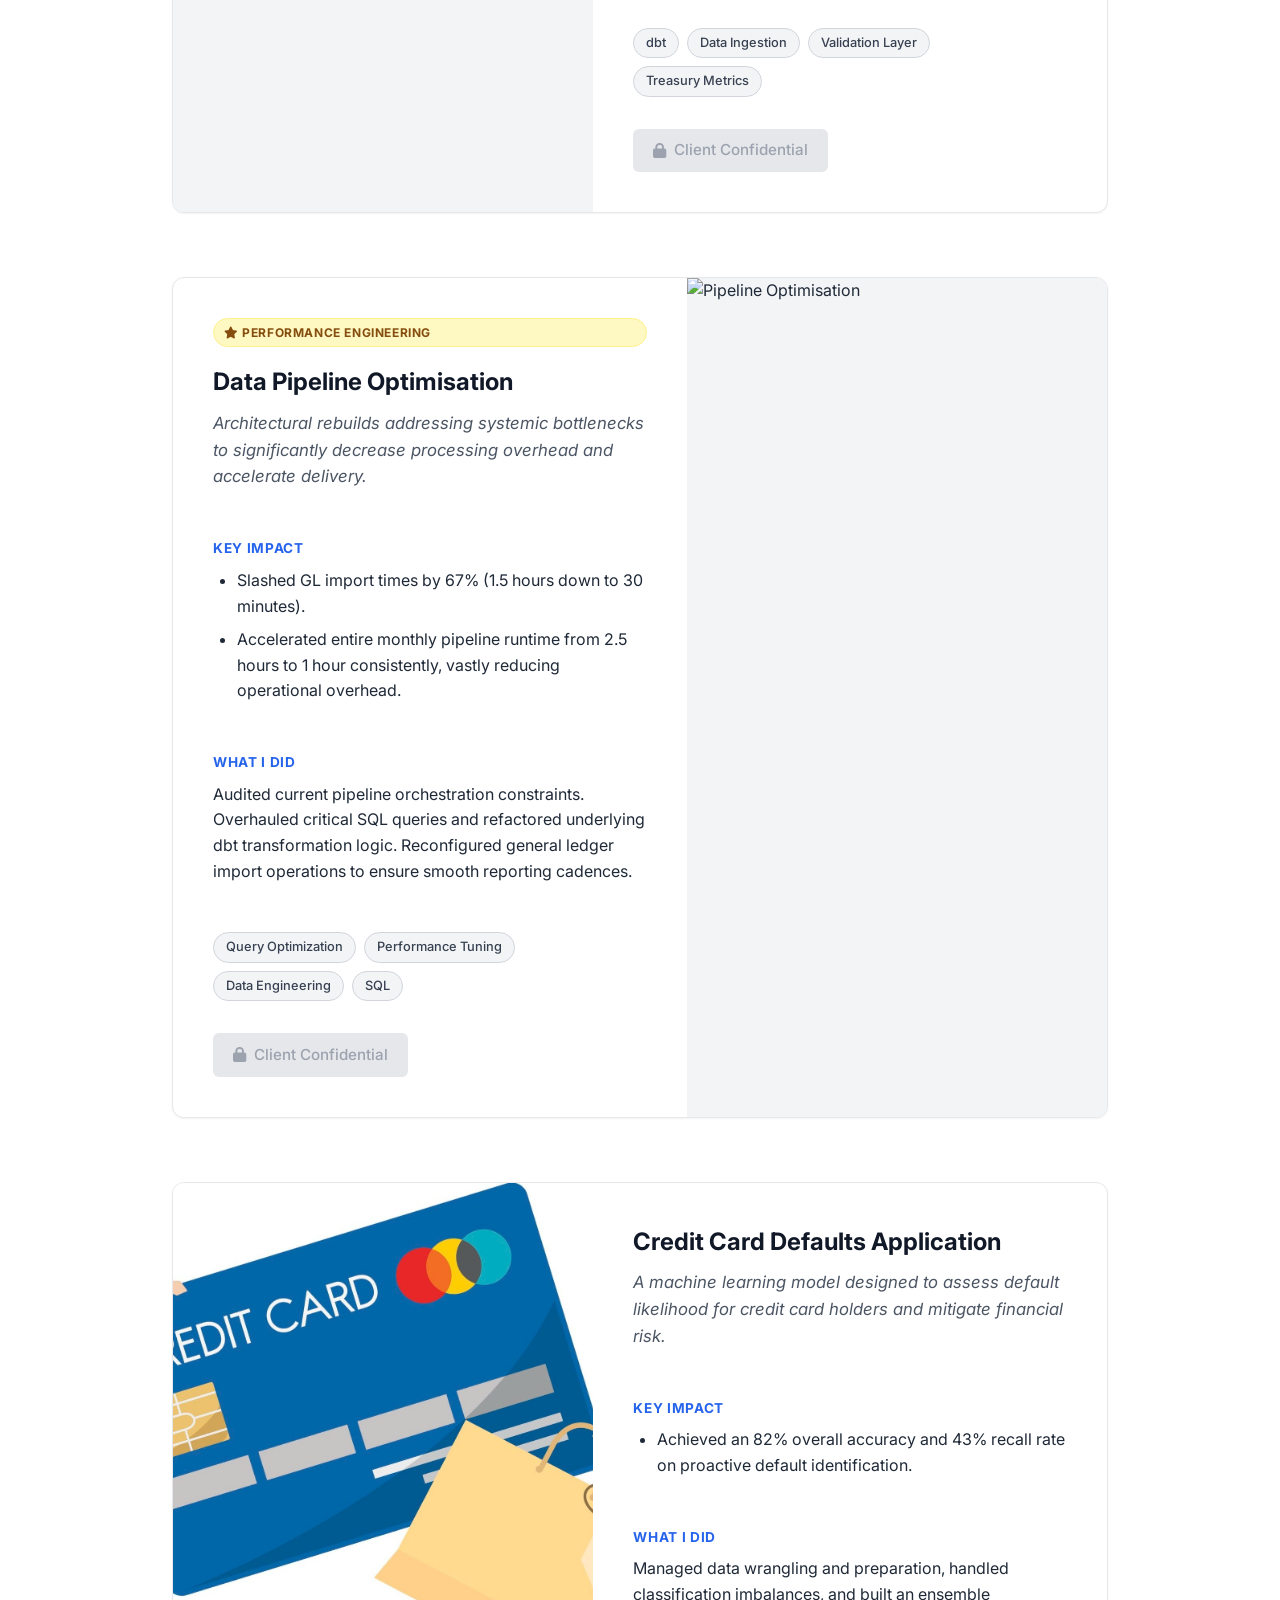
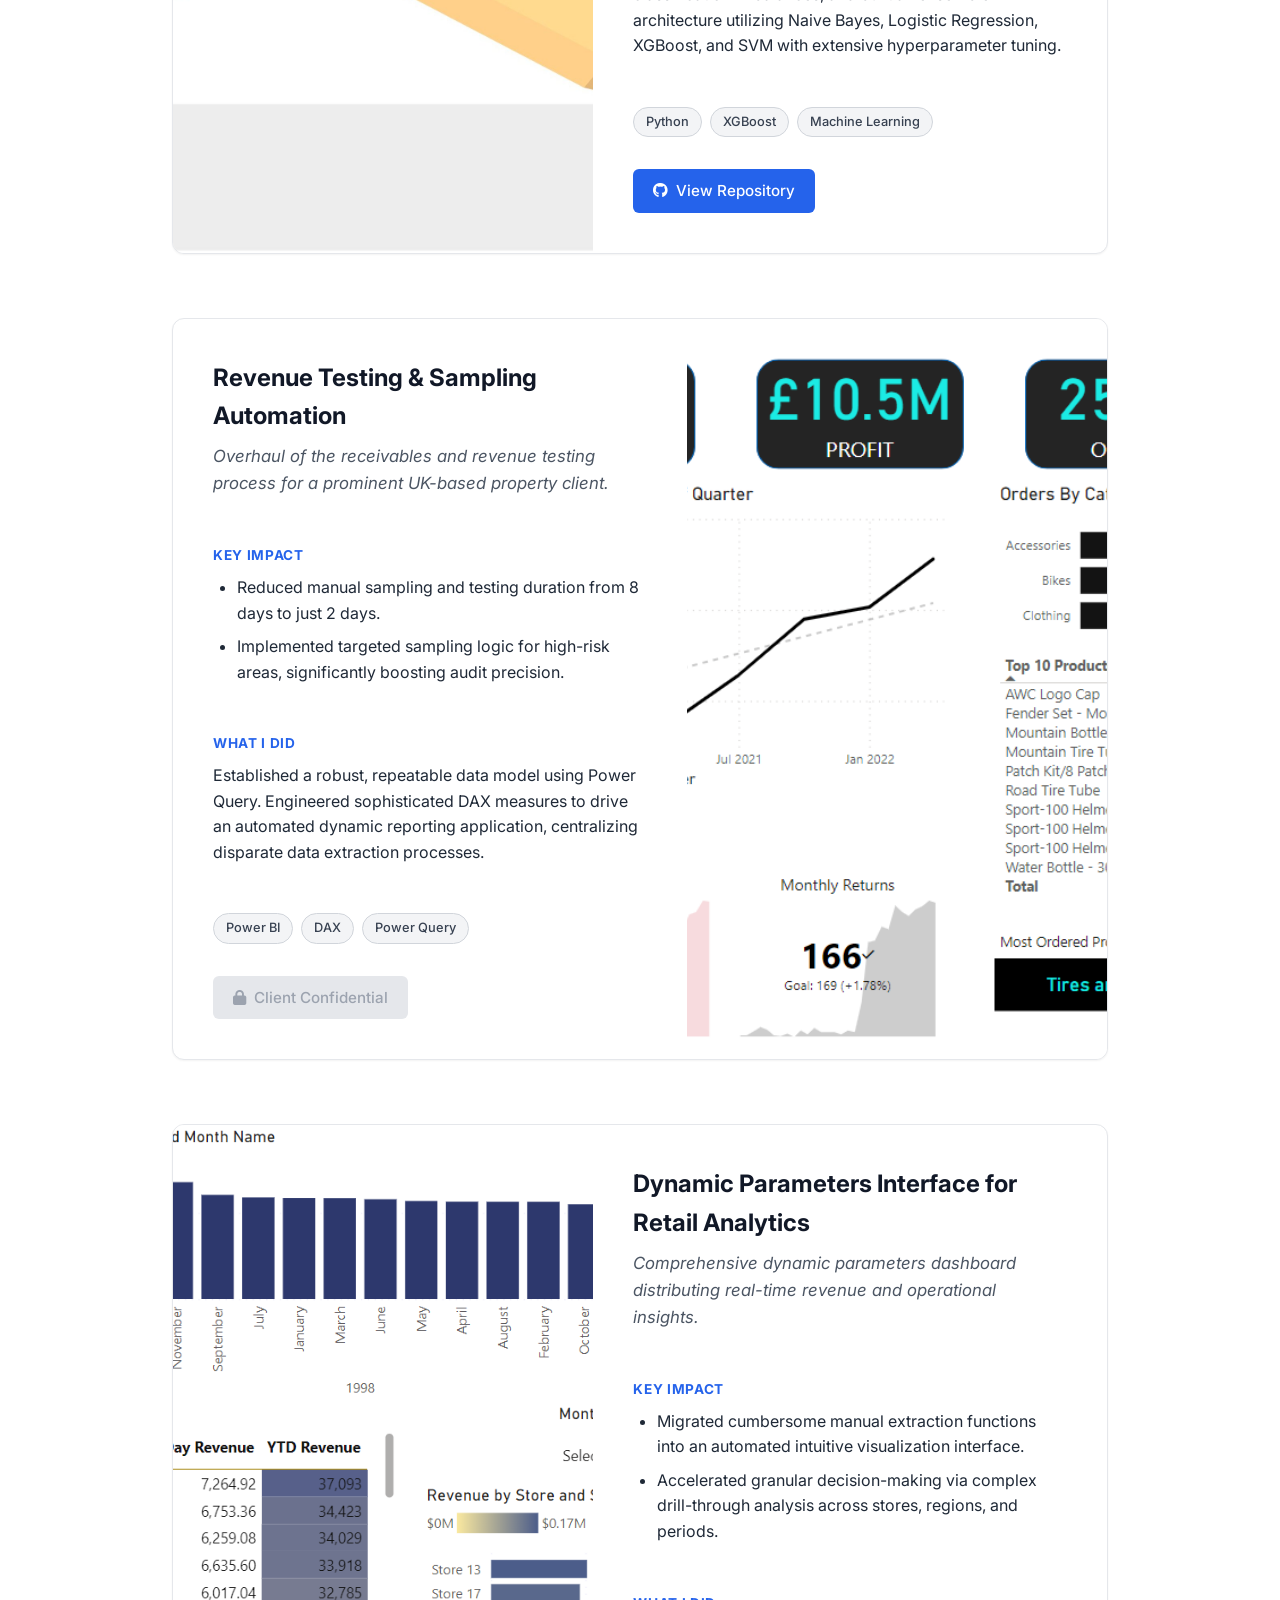
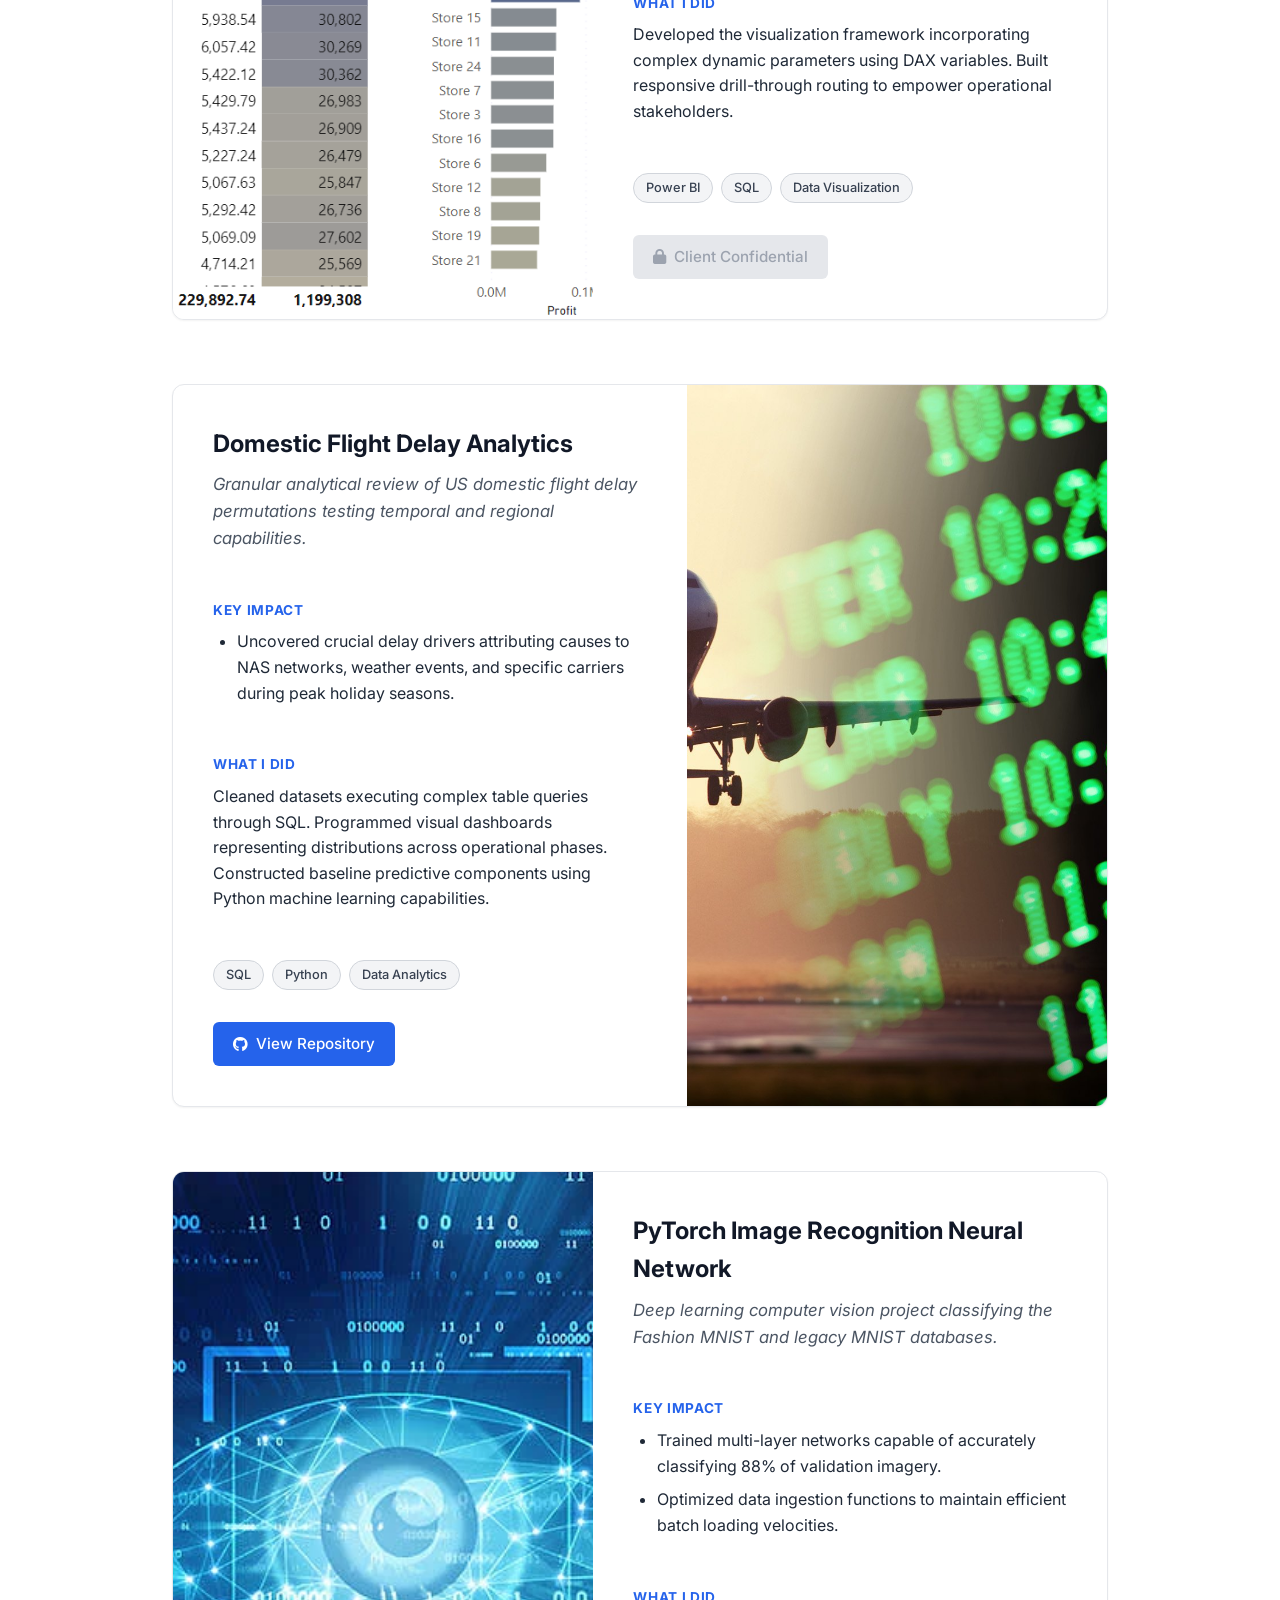
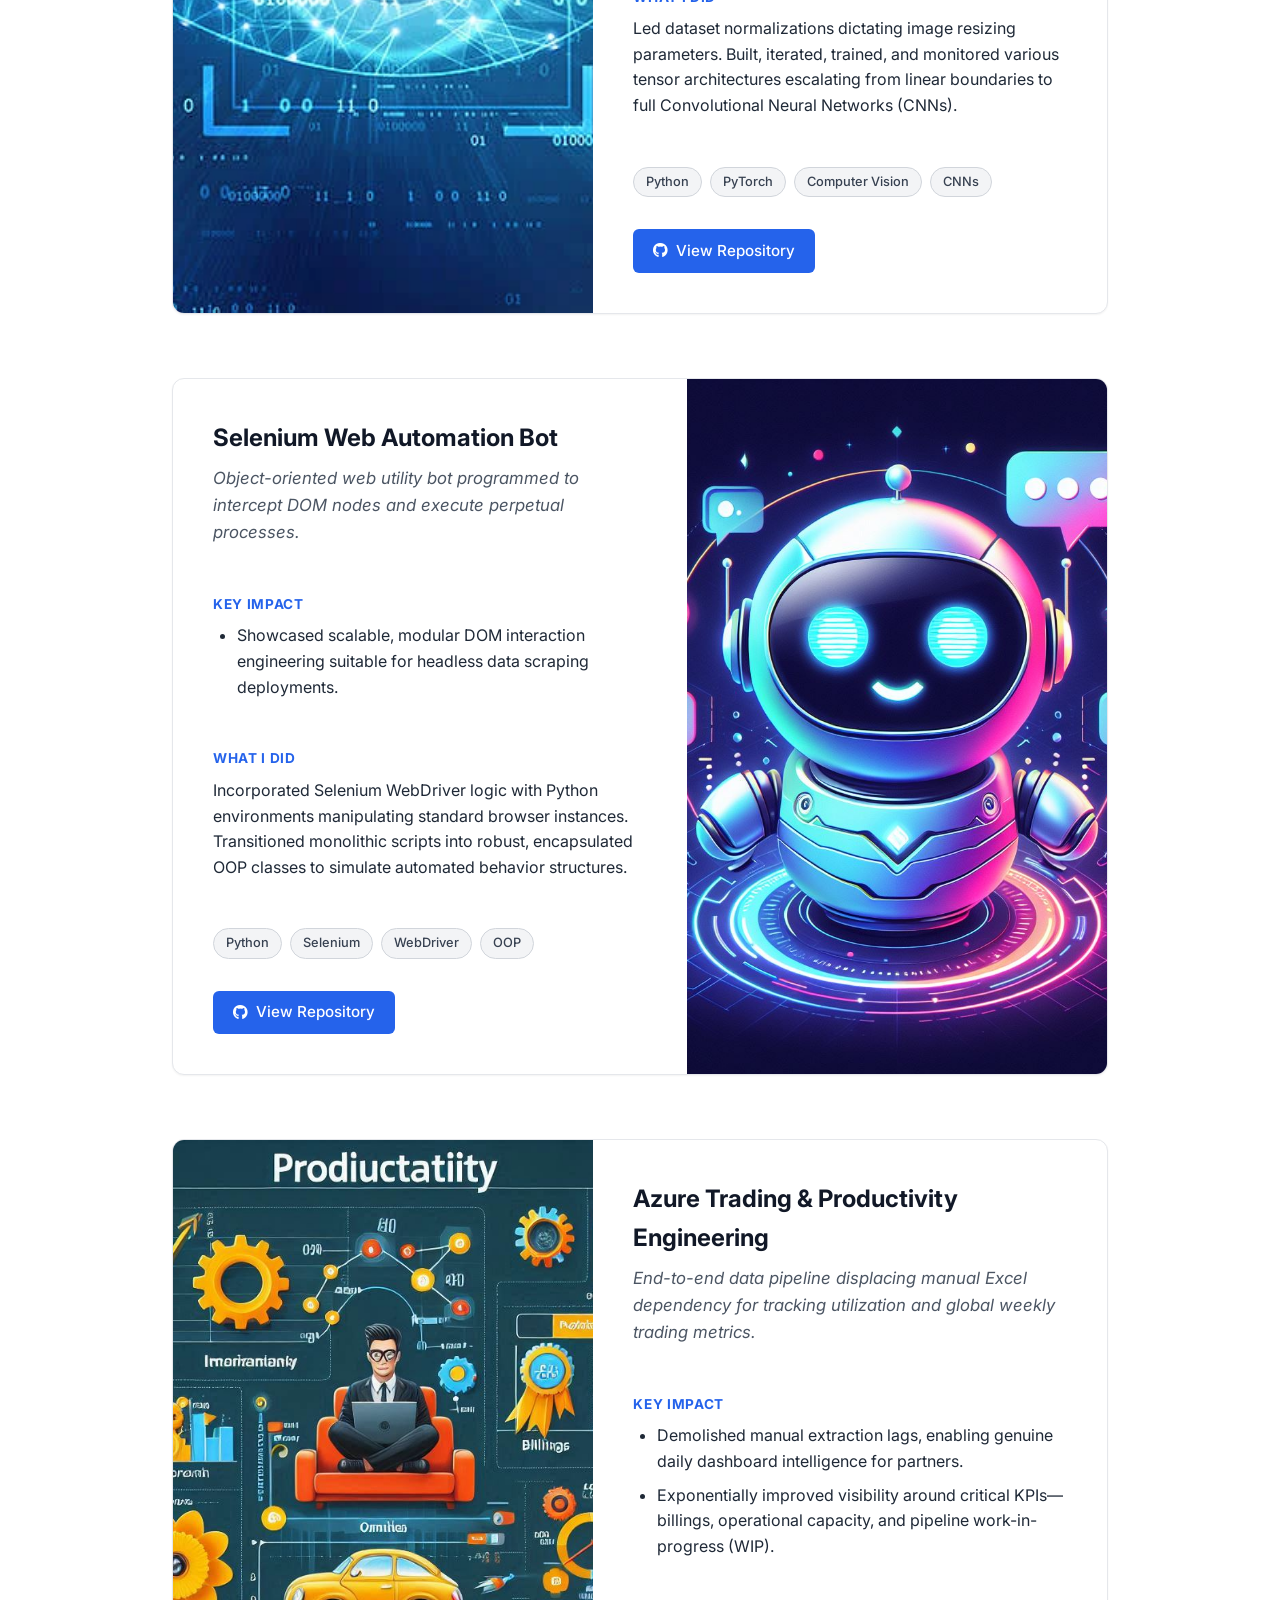
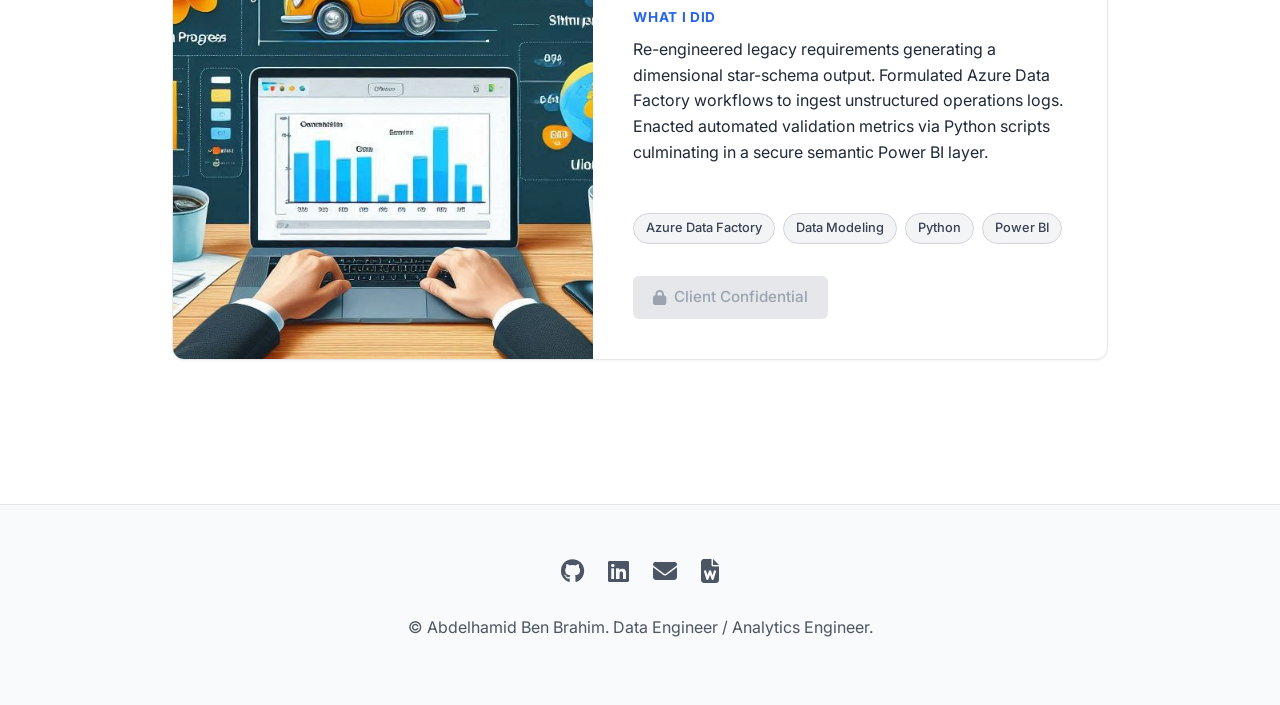
==== commit 0f803c30: "feat: implement custom stylesheet and refactor index.html structure with new project documentation" ====
--- a/index.html
+++ b/index.html
@@ -1,773 +1,544 @@
-<!DOCTYPE HTML>
-<html>
-	<head>
-		<title>My Page/ Portfolio</title>
-
-		<meta charset="utf-8" />
-		<meta name="viewport" content="width=device-width, initial-scale=1">
-		<meta name="viewport" content="width=device-width, initial-scale=1, user-scalable=no" />
-		<link rel="stylesheet" href="assets/css/main.css" />
-		<link rel="preconnect" href="https://fonts.googleapis.com">
-		<link rel="preconnect" href="https://fonts.gstatic.com" crossorigin>
-		<link href="https://fonts.googleapis.com/css2?family=Roboto:ital,wght@0,100;0,900;1,100;1,300;1,400;1,500;1,700&display=swap" rel="stylesheet">
-		<noscript><link rel="stylesheet" href="assets/css/noscript.css" /></noscript>
-	</head>
-	<body class="is-preload">
-
-		<!-- Header -->
-		<section id="header">
-			<div class="inner">
-				<span class="icon solid major fa-cloud"></span>
-				<h1>Hi, I'm <strong>Abdel</strong>, a Data Analyst.</h1>
-				<p>With a strong foundation in statistics and exceptional data analysis skills, I am well-equipped to drive business success through insights.</p>
-				<ul class="actions special">
-					<!-- Add your navigation button here -->
-					<li><a href="#two" class="button">About me</a></li>
-					<li><a href="#one" class="button scrolly">Discover</a></li>
-					<li><a href="#three" class="button">My Projects</a></li>
-					<li><a href="#four" class="button">Coming Soon</a></li>
-					<li><a href="#footer" class="button">Contact</a></li>
-				</ul>
-			</div>
-		</section>
-		
-
-		<!-- One -->
-		<section id="one" class="main style1 full-width">
-			<div class="container">
-				<div class="row gtr-150">
-					<div class="col-6 col-12-medium" style="padding-right: 5% !important; padding-left: 5% !important">
-						<header class="major">
-							<h2>Eager to contribute my financial service and data science experience towards generating significant business insights.</h2>
-						</header>
-						<p><strong>My Goal:</strong> My ultimate goal is to unravel complex problems and empower organizations with data-driven strategies. I thrive on the challenge of turning raw data into actionable insights, helping businesses make informed decisions, and fostering growth through data-driven solutions.</p>
-						<p><strong>Explore My Work:</strong> Dive into my portfolio to explore a collection of projects that showcase my analytical prowess and passion for data. From predictive algorithms to data-driven storytelling, these projects exemplify my dedication to finding answers within the data.</p>
-					</div>
-					<div class="col-6 col-12-medium imp-medium">
-					</div>
-				</div>
-			</div>
-		</section>
-		
-		
-
-		<!-- Two -->
-			<section id="two" class="main style2">
-				<div class="container">
-					<div class="row gtr-150">
-						<div class="col-6 col-12-medium">
-							<ul class="major-icons">
-								<li><span class="icon solid style1 major fa-chart-bar"></span></li> <!-- Data Visualization -->
-								<li><span class="icon solid style2 major fa-database"></span></li> <!-- Data Storage -->
-								<li><span class="icon solid style3 major fa-code"></span></li> <!-- Coding/Programming -->
-								<li><span class="icon solid style4 major fa-flask"></span></li> <!-- Data Analysis/Experiments -->
-								<li><span class="icon solid style5 major fa-chart-line"></span></li> <!-- Data Analytics/Statistics -->
-								<li><span class="icon solid style6 major fa-calendar"></span></li> <!-- Scheduling/Timeline -->
-							</ul>
-							
-							
-							<div class="col-12">
-								<div class="box">
-									<header class="major">
-										<h2>About me</h2>
-									</header>
-									<div class="content">
-										<div class="row">
-											<div class="col-6" style="width: 50% !important;">
-												<h3>Work Experience</h3>
-												<p><strong>Gravita</strong></p>
-												<p>Industry: Financial Services</p>
-												<p><em>Position:</em> Data Analyst</p>
-												<p><strong>Deloitte</strong></p>
-												<p>Industry: Private Equity</p>
-												<p><em>Position:</em> Assistant Manager</p>
-												<!-- Add additional work experience entries here if needed -->
-											</div>
-											<ddiv class="col-6" style="width: 50% !important;">
-												<h3>Education</h3>
-												<p><strong>University College London (UCL)</strong></p>
-												<p><em>Major:</em> Management Science (First)</p>
-												<p><em>Minor:</em> Engineering Mathematics (First)</p>
-
-												<!-- Add additional education entries here if needed -->
-											</div>
-										</div>
-										<!-- Skills section spanning both columns -->
-										<ddiv class="col-6" style="width: 100% !important;">
-											<h3>Skills</h3>
-											</ul><p><em>Hard Skills</em>: Python, SQL, Power Bi(DAX), AWS, SageMaker, Power Query, Git, HTML/CSS, MATLAB, Tabluea, R, VBA, Obejct Oriented Programming (OOP)</p>
-											</ul><p><em>Soft Skills</em>: Leadership, Communication, Collaboration, Presentation, Data Stoytelling, Problem Solving, Time Management</p>	
-											</ul><p><em>Techniques</em>: Regression Analysis, Classification, Clustering, Visualization, Reporting, Machine & Deep Learning, Natural Language Processing (NLP)</p>
-											<!-- Add additional education entries here if needed -->
-										</div>
-									</div>
-								</div>
-							</div>
-							
-							
-							
-							</div>
-							<!-- To add skills section here -->
-						</div>
-						</div>
-				</div>
-			</section>
-		
-<!-- Three -->
-<section id="three" class="main style1 special">
-	<div class="container">				
-		<header class="major">
-			<h2>My Projects</h2>
-		</header>
-		<div class="row gtr-150">
-					<!-- TRAIL SECTION THREE 	 -->
-		<div class="tab">
-			<button class="tablinks" onclick="openProject(event, 'project1')" id="defaultOpen">
-				Project 1 <br>
-				<span class="mini-description">Trading & Productivity</span>
-			</button>
-			<button class="tablinks" onclick="openProject(event, 'project2')" id="defaultOpen">
-				Project 2 <br>
-				<span class="mini-description">NLP Analytics</span>
-			</button>
-			<button class="tablinks" onclick="openProject(event, 'project3')">
-				Project 3 <br>
-				<span class="mini-description">Moive Recommendations</span>
-			</button>
-			<button class="tablinks" onclick="openProject(event, 'project4')">
-				Project 4 <br>
-				<span class="mini-description">Defaults Predictor</span>
-			</button>
-			<button class="tablinks" onclick="openProject(event, 'project5')">
-				Project 5 <br>
-				<span class="mini-description">Revenue Dashboard</span>
-			</button>
-			<button class="tablinks" onclick="openProject(event, 'project6')">
-				Project 6 <br>
-				<span class="mini-description">Computer Vision</span>
-			</button>
-			<button class="tablinks" onclick="openProject(event, 'project7')">
-				Project 7 <br>
-				<span class="mini-description">Flight Analytics</span>
-			</button>
-			<button class="tablinks" onclick="openProject(event, 'project8')">
-				Project 8 <br>
-				<span class="mini-description">Retail Dashboard</span>
-			</button>
-			<button class="tablinks" onclick="openProject(event, 'project9')">
-				Project 9 <br>
-				<span class="mini-description">Automation Bot</span>
-			</button>
-			<!-- Add more buttons for other projects -->
-		</div>
-		<p></p>
-
-		<!-- Tab content -->
-		<div id="project1" class="tabcontent" style="display:block;">
-			<div class="project-item">
-				<span class="image fit"><img src="images\Productivity background.jpg" alt="" /></span>
-				<h2>Project 1 - Trading & Productivity Dashboard</h2>
-			
-				<!-- Goal -->
-				<p><strong>Goal</strong></p>
-				<p>The client faced a challenge with their weekly trading meetings, which involved manually pulling reports from the front end of their systems, exporting to Excel, and building reports on KPIs, utilization, billings, recovery rates, and WIP. This process was repetitive, inefficient, and prone to errors. The proposed solution was to use Azure pipelines and data lakes to create a single data model as the source of truth and build a trading dashboard from this.</p>
-			
-				<!-- Methods/Work Done -->
-				<p><strong>Work done</strong></p>
-				<p>I started by understanding the required output, sketching, planning, and improving visuals and analytics, and presenting this to senior management. Once agreed, I reverse-engineered the process to understand what I needed the data model to look like (star schema). Then I planned out the required table structures and views I needed in the data lake.</p>
-				<p>I then went to the SQL database backend of our practice management system and used SQL to transform the data as required. For example, I created views to aggregate billings by service line and utilized window functions to calculate rolling averages for utilization rates.</p>
-				<p>Then I utilized Azure Data Factory pipelines to pull data, implementing sense checks and pulling only the required data. This included filtering out irrelevant records and ensuring data integrity through validation checks. Finally, I did the final transformations and manipulations within the data lake using Python and SQL to prep data for reporting. For instance, I used Python scripts to clean and normalize data, and SQL to create summary tables for quick access in reports.</p>
-				<p>I connected the data into Power BI, built the data model, set up the required DAX measures and calculated columns, and built out the planned reports. The visuals included dynamic dashboards that allowed for detailed analysis of productivity metrics such as billings over time, utilization by service, partner, team, employees, and groups. These beautiful dashboards enabled significantly more analysis than before, providing insights into performance and efficiency.</p>
-				<!-- Outcome -->
-				<p><strong>Outcome</strong></p>
-				<p>They loved it; it was like magic to them. Now, some months down the line, this dashboard is always used, and the process of constantly building weekly reports was done. The pipeline triggered, and then the BI refresh, and voila, we had a beautiful dashboard to work with. This led to significant practical efficiencies as now partners and management could review data daily and keep track of their teams' and service lines' performance.</p>
-				
-				<!--See more button-->
-				<ul class="actions special">
-					<li><button disabled class="button">Client Confidential</button></li>
-				</ul>
-			</div>
-		</div>
-		
-		<div id="project2" class="tabcontent" style="display:block;">
-			<div class="project-item">
-				<span class="image fit"><img src="https://usustatesman.com/wp-content/uploads/2017/01/movie-reviews-design-1050x492.jpg" alt="" /></span>
-				<h2>Project 2 - IMDb NLP Sentiment Analysis</h2>
-			
-				<!-- Goal -->
-				<p><strong>Goal</strong></p>
-				<p>The goal of this project was to harness the power of Natural Language Processing (NLP) to gain insights from IMDb movie reviews. It aimed to uncover sentiments within textual data and provide valuable information for decision-making.</p>
-			
-				<!-- Methods/Work Done -->
-				<p><strong>Work Done</strong></p>
-				<p>I retrieved extensive movie review data from the IMDb database using Google BigQuery. This involved crafting SQL queries, performing complex joins, and fine-tuning the dataset to ensure it was ready for analysis.</p>
-				<p>To gain a comprehensive understanding of the dataset, I employed Looker, a powerful data exploration and visualization tool. This facilitated the creation of informative dashboards that visually represented key trends and patterns.</p>
-				<p>Leveraging Google Colab, I seamlessly integrated the data into a Pandas DataFrame, allowing for further manipulation and analysis. This transition streamlined the process and enhanced data accessibility.</p>
-				<p>Utilizing NLP libraries, I applied Count Vectorization to the textual content, enabling the classification of reviews as positive or negative sentiment. This step was pivotal in extracting actionable insights from unstructured text data.</p>
-				<p>Additionally, I extended the project by creating a Convolutional Neural Network (CNN) model for sentiment prediction. This model utilized the textual data to make accurate sentiment predictions, enhancing the depth of analysis and predictive capabilities.</p>
-			
-				<!-- Outcome -->
-				<p><strong>Outcome</strong></p>
-				<p>The project showcased my expertise in NLP, data preprocessing, visualization, and machine learning. It allowed for valuable insights to be derived from IMDb movie reviews, which can aid in decision-making processes. The best performing model could classify <strong>87%</strong> of movie reviews accurately.</p>
-			
-				<ul class="actions special">
-					<li><a href="https://github.com/TonpaZoldyck/moviereviewsNLPmodeling" class="button">See More</a></li>
-				</ul>
-			</div>
-		</div>
-
-		<div id="project3" class="tabcontent">
-			<div class="project-item">
-				<span class="image fit"><img src="images/movies_cover.webp" alt="" /></span>
-				<h3>Project 3 - Movie Recommendation System</h3>
-			
-				<!-- Goal -->
-				<p><strong>Goal:</strong></p>
-				<p>In this project, I set out to create a personalized movie recommendation system, aiming to enhance the cinematic experiences of movie enthusiasts. Leveraging cutting-edge data science and machine learning techniques, I ventured into the world of recommendation algorithms to deliver tailored movie suggestions.</p>
-			
-				<!-- Methods/Work Done -->
-				<p><strong>Work Done:</strong></p>
-				<p>I began by implementing a foundational recommendation model using Singular Value Decomposition (SVD). This method allowed me to establish a benchmark for comparison in later stages of the project.</p>
-				<p>Prior to diving into modeling, I conducted extensive exploratory data analysis (EDA) to comprehend the underlying patterns in the movie dataset. This analysis served as a crucial foundation for the recommendation algorithms.</p>
-				<p>In addition to SVD, I implemented machine learning algorithms, including Regression, Support Vector Regression (SVR), and Random Forest, to further refine the recommendation engine. These algorithms added depth and accuracy to the suggestions, improving on the base line loss by 36%.</p>
-				<p>To push the boundaries of recommendation precision, I experimented with PyTorch and neural networks. This innovative approach allowed for more intricate modeling and improved personalization.</p>
-			
-				<!-- Outcome -->
-				<p><strong>Outcome:</strong></p>
-				<p>The project aimed to create a personalized movie recommendation system, enhancing the cinematic experiences of users. The use of various recommendation algorithms and machine learning techniques improved the accuracy of movie suggestions. The project achieved a 36% improvement in loss compared to the baseline model.</p>
-			
-				<ul class="actions special">
-					<li><a href="https://github.com/TonpaZoldyck/Moviematcher" class="button">See More</a></li>
-				</ul>
-			</div>
-		</div>
-
-		<div id="project4" class="tabcontent">
-			<div class="project-item">
-				<span class="image fit"><img src="images/creditcard.jpg" alt="" /></span>
-				<h3>Project 4 - Credit Card Defaults Application</h3>
-			
-				<!-- Goal -->
-				<p><strong>Goal</strong></p>
-				<p>This project involved developing a predictive model to assess the likelihood of credit card holders defaulting on their payments. It aimed to assist financial institutions in identifying high-risk accounts and implementing proactive measures to mitigate default risks.</p>
-			
-				<!-- Methods/Work Done -->
-				<p><strong>Work Done</strong></p>
-				<p>Accurate default prediction is crucial for financial institutions to minimize potential losses and maintain a healthy portfolio. This project directly addresses the pressing need for risk assessment in the financial sector.</p>
-				<p>Managing and preparing the data for analysis was a critical component of this project. I honed my data wrangling skills and ensured data quality was maintained.</p>
-				<p>Leveraged machine learning models, including Naive Bayes, Logistic Regression, XGBoost, and SVM, with hyperparameter tuning and ensemble methods</p>
-			
-				<!-- Outcome -->
-				<p><strong>Outcome</strong></p>
-				<p>The project aimed to develop a predictive model to assess the likelihood of credit card holders defaulting on their payments. The work done involved managing and preparing data for analysis, leveraging machine learning models, and achieving impressive results with <strong> 82% accuracy and 43% recall</strong>. This assists financial institutions in managing risk effectively.</p>
-			
-				<ul class="actions special">
-					<li><a href="https://github.com/TonpaZoldyck/CreditCardDefualtsProject" class="button">See More</a></li>
-				</ul>
-			</div>
-		</div>
-
-		<div id="project5" class="tabcontent">
-			<div class="project-item">
-				<span class="image fit"><img src="images/powerbi.png" alt="" /></span>
-				<h3>Project 5 - Power Bi/ Revenue Sampling</h3>
-			
-				<!-- Goal -->
-				<p><strong>Goal</strong></p>
-				<p>At my current position, I undertook a transformative initiative aimed at optimizing the receivables and revenue testing process for a prominent UK-based property client. This project not only streamlined operations but also significantly enhanced efficiency and accuracy.</p>
-			
-				<!-- Methods/Work Done -->
-				<p><strong>Work Done</strong></p>
-				<p>Traditionally, the receivables and revenue testing process was a highly manual and time-consuming endeavor, typically spanning <strong>5 to 8 days</strong> of laborious work.</p>
-				<p>Leveraging Power BI and Power Query, I embarked on a mission to overhaul this process. I successfully reduced the task duration from several days to just <strong>2 days</strong>, marking a substantial leap in efficiency.</p>
-				<p>Through the creation of a dynamic dashboard and detailed analysis, I implemented a targeted sampling approach, concentrating on high-risk areas. This not only saved time but also improved the precision of the testing process.</p>
-				<p>I meticulously prepared and structured the data, creating a robust data model. Utilizing DAX (Data Analysis Expressions), I designed a dashboard that facilitated efficient sampling through Power Query. The most notable achievement was the establishment of a standardized and repeatable process.</p>
-			
-				<!-- Outcome -->
-				<p><strong>Outcome</strong></p>
-				<p>The project aimed to optimize the receivables and revenue testing process for a UK-based property client. This involved leveraging Power BI, Power Query, and DAX to reduce task duration, improve precision, and establish a standardized process. The most significant achievement was the reduction of task duration from several days to just 2 days.</p>
-			
-				<ul class="actions special">
-					<li><button disabled class="button">Client Confidential</button></li>
-				</ul>
-			</div>
-		</div>
-
-		<div id="project6" class="tabcontent">
-			<div class="project-item">
-				<span class="image fit"><img src="images/what_is_Computer_Vision.jpg.webp" alt="" /></span>
-				<h3>Project 6 - Image Recognition</h3>
-		
-				<!-- Goal -->
-				<p><strong>Goal:</strong></p>
-				<p>In this project, the goal was to develop an image classification model using PyTorch to distinguish between the Fashion MNIST and MNIST datasets.</p>
-		
-				<!-- Methods/Work Done -->
-				<p><strong>Work Done:</strong></p>
-				<p>The data was cleaned and prepared for analysis. This involved tasks such as resizing the images to a uniform size, normalizing pixel values, and splitting the data into training and testing sets. Data augmentation techniques were applied to enhance the model's ability to generalize.</p>
-				<p>Efficient data loading techniques were implemented to streamline model training, optimizing batch performance to expedite model training and evaluation.</p>
-				<p>An in-depth understanding of tensors, the core data structure in PyTorch, was achieved, allowing for efficient data manipulation and processing.</p>
-				<p>Data visualization and exploration were performed to gain insights into the datasets, helping identify underlying patterns and features in the images, which contributed to more informed model development.</p>
-				<p>Different models were developed, including a simple linear neural network, a ReLU-based network, and a Convolutional Neural Network (CNN) tailored to the nature of the datasets.</p>
-		
-				<!-- Outcome -->
-				<p><strong>Outcome:</strong></p>
-				<p>Effective data preprocessing and loading for analysis. Proficiency in handling tensors, the fundamental data structure in PyTorch. Development of various models, including a linear neural network, ReLU-based network, and a CNN, for image classification, with the best model being able to classify <strong>88%</strong> of images correctly</p>
-		
-				<ul class="actions special">
-					<li><a href="https://github.com/TonpaZoldyck/Computervisionpytorch/blob/main" class="button">See More</a></li>
-				</ul>
-			</div>
-		</div>
-
-		<div id="project7" class="tabcontent">
-			<div class="project-item">
-				<span class="image fit"><img src="images/Flightdelay.jpg" alt="" /></span>
-				<h3>Project 7 - Flight Delay Analytics</h3>
-				
-				 <!-- Goal -->
-				 <p><strong>Goal:</strong></p>
-				 <p>The project aimed to analyze delay patterns in US domestic flights during the holiday season. The primary goal was to understand the factors influencing flight delays, investigating temporal, regional, and carrier-specific aspects impacting flight punctuality.</p>
-		 
-				 <!-- Work Done -->
-				 <p><strong>Work Done:</strong></p>
-				 <p>The project meticulously examined flight delays through diverse lenses such as time, carriers, and locations. It extensively employed Power BI and SQL for efficient data preparation and exploration, while Python facilitated modeling tasks.</p>
-				 <p>Detailed analyses were conducted on delay distributions, including carrier-wise delay trends, temporal variations, and regional impact, resulting in comprehensive dashboards presenting key insights.</p>
-				 <p>The project delved deep into delay dynamics, utilizing machine learning methodologies to predict and understand delay patterns. It included developing dashboards highlighting delay distributions by carriers, timings, days, and states. </p>
-		 
-				 <!-- Outcomes -->
-				 <p><strong>Outcomes:</strong></p>
-				 <p>The outcomes revealed crucial delay patterns across different times of the day, days of the week, and geographical regions. The project highlighted the specific reasons behind delays, attributing causes to carrier, NAS, late aircraft, and weather-related factors. The project also emphasized the significance of machine learning applications in predicting and potentially mitigating flight delays, paving the way for strategic interventions to enhance flight punctuality in the future.</p>
-				
-				<ul class="actions special">
-					<li><a href="https://github.com/TonpaZoldyck/FlightDelaysAnalysis" class="button">See More</a></li>
-				</ul>
-			</div>
-		</div>
-
-
-		<div id="project8" class="tabcontent">
-			<div class="project-item">
-				<span class="image fit"><img src="images\revenue-dashboard.PNG" alt="" /></span>
-				<h3>Project 8 - Dynamic Parameters Dashboard for Retail Analytics</h3>
-				
-				<!-- Goal -->
-				<p><strong>Goal</strong></p>
-				<p>As a Revenue Analytics expert, I spearheaded a transformative initiative aimed at providing comprehensive revenue insights for a retail client. The goal was to craft a dynamic parameters dashboard showcasing revenue, profits, costs, and returns for products, regions, states, time periods, and stores, with drill-through capabilities for deeper analysis.</p>
-				
-				<!-- Methods/Work Done -->
-				<p><strong>Work Done</strong></p>
-				<p>Traditionally, analyzing revenue data for retail clients was a cumbersome process involving manual extraction and analysis. Leveraging my expertise in Power BI and data visualization, I developed a dynamic dashboard that revolutionized revenue analytics.</p>
-				<p>By implementing advanced features of Power BI, including Power Query and DAX, I transformed the data into actionable insights. The dashboard allows stakeholders to visualize revenue trends over time, by geographical regions, stores, and individual products.</p>
-				<p>One of the key achievements was the development of drill-through options, enabling users to dive deeper into specific regions, stores, or product categories for granular analysis. This not only enhanced decision-making but also improved operational efficiency.</p>
-				
-				<!-- Outcome -->
-				<p><strong>Outcome</strong></p>
-				<p>This project aimed to provide comprehensive revenue insights for a retail client through the creation of a dynamic parameters dashboard. By leveraging Power BI, Power Query, and DAX, the project successfully transformed cumbersome manual processes into intuitive data visualizations. The implementation of drill-through options allowed for deeper analysis and improved decision-making.</p>
-				
-				<ul class="actions special">
-					<li><button disabled class="button">Client Confidential</button></li>
-				</ul>
-			</div>
-		</div>
-
-		
-		<div id="project9" class="tabcontent">
-			<div class="project-item">
-				<span class="image fit"><img src="images\chatbotimage.jpg" alt="" style="height: 700px;" /></span>
-				<h3>Project 9 - Cookie Clicker Automation Bot</h3>
-				
-				<!-- Goal -->
-				<p><strong>Goal</strong></p>
-				<p>The goal of this project was to utilize Selenium and WebDriver technology from Python to develop a bot capable of playing the Cookie Clicker game.</p>
-				
-				<!-- Methods/Work Done -->
-				<p><strong>Work Done</strong></p>
-				<p>This project served as an engaging opportunity to delve into web automation technologies. Initially, I familiarized myself with the Cookie Clicker game, understanding its mechanics and strategies. Then, leveraging Python, Selenium, and WebDriver, I created a working script to interact with the game's interface, implementing basic bot functionalities.</p>
-				<p>Subsequently, I strategized the conversion of disparate components into cohesive classes, facilitating object-oriented programming for efficient automation. By encapsulating functionalities into reusable classes, the bot gained versatility beyond gaming, capable of automating diverse tasks such as form filling and interaction with web elements.</p>
-				
-				<!-- Outcome -->
-				<p><strong>Outcome</strong></p>
-				<p>The Cookie Clicker Automation Bot project was a resounding success, providing invaluable insights into automation technologies in a playful context. Through hands-on development, I grasped the significance and impact of automation. The modular, object-oriented approach not only facilitated efficient gameplay but also laid the groundwork for broader automation endeavors.</p>
-				
-				<ul class="actions special">
-					<li><a href="https://github.com/TonpaZoldyck/seleniumCookieclickerbot" class="button">See More</a></li>
-				</ul>
-			</div>
-		</div>
-		
-		<!-- Add More Projects here -->
-
-
-		
-		
-	</div>
-
-
-
-			</div>
-
-	</div>
-</section>
-		</section>
-
-
-		<!-- Four -->
-		<section id="four" class="main style2 special full-width">
-			<div class="container">
-				<header class="major">
-					<h2>Coming Soon</h2>
-				</header>
-				<div class="coming-soon-content">
-					<p>Cookie Clicker Programed Bot to Automate the game...</p>
-					<p>Roberta Text Emotion Predictior on AWS...</p>
-					<p>Nasa Habitability Analysis...</p>
-					<p>Developing my own chess engine...</p>
-					<p>Fitbit API health analytics...</p>
-				</div>
-			</div>
-		</section>
-
-		
-		
-
-		<!-- Five -->
-		<!--
-			<section id="five" class="main style1">
-				<div class="container">
-					<header class="major special">
-						<h2>Elements</h2>
-					</header>
-
-					<section>
-						<h4>Text</h4>
-						<p>This is <b>bold</b> and this is <strong>strong</strong>. This is <i>italic</i> and this is <em>emphasized</em>.
-						This is <sup>superscript</sup> text and this is <sub>subscript</sub> text.
-						This is <u>underlined</u> and this is code: <code>for (;;) { ... }</code>. Finally, <a href="#">this is a link</a>.</p>
-						<hr />
-						<header>
-							<h4>Heading with a Subtitle</h4>
-							<p>Lorem ipsum dolor sit amet nullam id egestas urna aliquam</p>
-						</header>
-						<p>Nunc lacinia ante nunc ac lobortis. Interdum adipiscing gravida odio porttitor sem non mi integer non faucibus ornare mi ut ante amet placerat aliquet. Volutpat eu sed ante lacinia sapien lorem accumsan varius montes viverra nibh in adipiscing blandit tempus accumsan.</p>
-						<header>
-							<h5>Heading with a Subtitle</h5>
-							<p>Lorem ipsum dolor sit amet nullam id egestas urna aliquam</p>
-						</header>
-						<p>Nunc lacinia ante nunc ac lobortis. Interdum adipiscing gravida odio porttitor sem non mi integer non faucibus ornare mi ut ante amet placerat aliquet. Volutpat eu sed ante lacinia sapien lorem accumsan varius montes viverra nibh in adipiscing blandit tempus accumsan.</p>
-						<hr />
-						<h2>Heading Level 2</h2>
-						<h3>Heading Level 3</h3>
-						<h4>Heading Level 4</h4>
-						<h5>Heading Level 5</h5>
-						<h6>Heading Level 6</h6>
-						<hr />
-						<h5>Blockquote</h5>
-						<blockquote>Fringilla nisl. Donec accumsan interdum nisi, quis tincidunt felis sagittis eget tempus euismod. Vestibulum ante ipsum primis in faucibus vestibulum. Blandit adipiscing eu felis iaculis volutpat ac adipiscing accumsan faucibus. Vestibulum ante ipsum primis in faucibus lorem ipsum dolor sit amet nullam adipiscing eu felis.</blockquote>
-						<h5>Preformatted</h5>
-						<pre><code>i = 0;
-
-while (!deck.isInOrder()) {
-print 'Iteration ' + i;
-deck.shuffle();
-i++;
-}
-
-print 'It took ' + i + ' iterations to sort the deck.';</code></pre>
-					</section>
-
-					<section>
-						<h4>Lists</h4>
-						<div class="row">
-							<div class="col-6 col-12-medium">
-								<h5>Unordered</h5>
-								<ul>
-									<li>Dolor pulvinar etiam.</li>
-									<li>Sagittis adipiscing.</li>
-									<li>Felis enim feugiat.</li>
-								</ul>
-								<h5>Alternate</h5>
-								<ul class="alt">
-									<li>Dolor pulvinar etiam.</li>
-									<li>Sagittis adipiscing.</li>
-									<li>Felis enim feugiat.</li>
-								</ul>
-							</div>
-							<div class="col-6 col-12-medium">
-								<h5>Ordered</h5>
-								<ol>
-									<li>Dolor pulvinar etiam.</li>
-									<li>Etiam vel felis viverra.</li>
-									<li>Felis enim feugiat.</li>
-									<li>Dolor pulvinar etiam.</li>
-									<li>Etiam vel felis lorem.</li>
-									<li>Felis enim et feugiat.</li>
-								</ol>
-								<h5>Icons</h5>
-								<ul class="icons">
-									<li><a href="#" class="icon brands fa-twitter"><span class="label">Twitter</span></a></li>
-									<li><a href="#" class="icon brands fa-facebook-f"><span class="label">Facebook</span></a></li>
-									<li><a href="#" class="icon brands fa-instagram"><span class="label">Instagram</span></a></li>
-									<li><a href="#" class="icon brands fa-github"><span class="label">Github</span></a></li>
-								</ul>
-							</div>
-						</div>
-						<h5>Actions</h5>
-						<div class="row">
-							<div class="col-6 col-12-medium">
-								<ul class="actions">
-									<li><a href="#" class="button primary">Default</a></li>
-									<li><a href="#" class="button">Default</a></li>
-								</ul>
-								<ul class="actions small">
-									<li><a href="#" class="button primary small">Small</a></li>
-									<li><a href="#" class="button small">Small</a></li>
-								</ul>
-								<ul class="actions stacked">
-									<li><a href="#" class="button primary">Default</a></li>
-									<li><a href="#" class="button">Default</a></li>
-								</ul>
-								<ul class="actions stacked">
-									<li><a href="#" class="button primary small">Small</a></li>
-									<li><a href="#" class="button small">Small</a></li>
-								</ul>
-							</div>
-							<div class="col-6 col-12-medium">
-								<ul class="actions stacked">
-									<li><a href="#" class="button primary fit">Default</a></li>
-									<li><a href="#" class="button fit">Default</a></li>
-								</ul>
-								<ul class="actions stacked">
-									<li><a href="#" class="button primary small fit">Small</a></li>
-									<li><a href="#" class="button small fit">Small</a></li>
-								</ul>
-							</div>
-						</div>
-					</section>
-
-					<section>
-						<h4>Table</h4>
-						<h5>Default</h5>
-						<div class="table-wrapper">
-							<table>
-								<thead>
-									<tr>
-										<th>Name</th>
-										<th>Description</th>
-										<th>Price</th>
-									</tr>
-								</thead>
-								<tbody>
-									<tr>
-										<td>Item One</td>
-										<td>Ante turpis integer aliquet porttitor.</td>
-										<td>29.99</td>
-									</tr>
-									<tr>
-										<td>Item Two</td>
-										<td>Vis ac commodo adipiscing arcu aliquet.</td>
-										<td>19.99</td>
-									</tr>
-									<tr>
-										<td>Item Three</td>
-										<td> Morbi faucibus arcu accumsan lorem.</td>
-										<td>29.99</td>
-									</tr>
-									<tr>
-										<td>Item Four</td>
-										<td>Vitae integer tempus condimentum.</td>
-										<td>19.99</td>
-									</tr>
-									<tr>
-										<td>Item Five</td>
-										<td>Ante turpis integer aliquet porttitor.</td>
-										<td>29.99</td>
-									</tr>
-								</tbody>
-								<tfoot>
-									<tr>
-										<td colspan="2"></td>
-										<td>100.00</td>
-									</tr>
-								</tfoot>
-							</table>
-						</div>
-
-						<h5>Alternate</h5>
-						<div class="table-wrapper">
-							<table class="alt">
-								<thead>
-									<tr>
-										<th>Name</th>
-										<th>Description</th>
-										<th>Price</th>
-									</tr>
-								</thead>
-								<tbody>
-									<tr>
-										<td>Item One</td>
-										<td>Ante turpis integer aliquet porttitor.</td>
-										<td>29.99</td>
-									</tr>
-									<tr>
-										<td>Item Two</td>
-										<td>Vis ac commodo adipiscing arcu aliquet.</td>
-										<td>19.99</td>
-									</tr>
-									<tr>
-										<td>Item Three</td>
-										<td> Morbi faucibus arcu accumsan lorem.</td>
-										<td>29.99</td>
-									</tr>
-									<tr>
-										<td>Item Four</td>
-										<td>Vitae integer tempus condimentum.</td>
-										<td>19.99</td>
-									</tr>
-									<tr>
-										<td>Item Five</td>
-										<td>Ante turpis integer aliquet porttitor.</td>
-										<td>29.99</td>
-									</tr>
-								</tbody>
-								<tfoot>
-									<tr>
-										<td colspan="2"></td>
-										<td>100.00</td>
-									</tr>
-								</tfoot>
-							</table>
-						</div>
-					</section>
-
-					<section>
-						<h4>Buttons</h4>
-						<ul class="actions">
-							<li><a href="#" class="button primary">Primary</a></li>
-							<li><a href="#" class="button">Default</a></li>
-						</ul>
-						<ul class="actions">
-							<li><a href="#" class="button large">Large</a></li>
-							<li><a href="#" class="button">Default</a></li>
-							<li><a href="#" class="button small">Small</a></li>
-						</ul>
-						<ul class="actions fit">
-							<li><a href="#" class="button fit">Fit</a></li>
-							<li><a href="#" class="button primary fit">Fit</a></li>
-							<li><a href="#" class="button fit">Fit</a></li>
-						</ul>
-						<ul class="actions fit small">
-							<li><a href="#" class="button primary fit small">Fit + Small</a></li>
-							<li><a href="#" class="button fit small">Fit + Small</a></li>
-							<li><a href="#" class="button primary fit small">Fit + Small</a></li>
-						</ul>
-						<ul class="actions">
-							<li><a href="#" class="button primary icon solid fa-download">Icon</a></li>
-							<li><a href="#" class="button icon solid fa-download">Icon</a></li>
-						</ul>
-						<ul class="actions">
-							<li><span class="button primary disabled">Disabled</span></li>
-							<li><span class="button disabled">Disabled</span></li>
-						</ul>
-					</section>
-
-					<section>
-						<h4>Form</h4>
-						<form method="post" action="#">
-							<div class="row gtr-uniform gtr-50">
-								<div class="col-6 col-12-xsmall">
-									<input type="text" name="demo-name" id="demo-name" value="" placeholder="Name" />
-								</div>
-								<div class="col-6 col-12-xsmall">
-									<input type="email" name="demo-email" id="demo-email" value="" placeholder="Email" />
-								</div>
-								<div class="col-12">
-									<select name="demo-category" id="demo-category">
-										<option value="">- Category -</option>
-										<option value="1">Manufacturing</option>
-										<option value="1">Shipping</option>
-										<option value="1">Administration</option>
-										<option value="1">Human Resources</option>
-									</select>
-								</div>
-								<div class="col-4 col-12-small">
-									<input type="radio" id="demo-priority-low" name="demo-priority" checked>
-									<label for="demo-priority-low">Low</label>
-								</div>
-								<div class="col-4 col-12-small">
-									<input type="radio" id="demo-priority-normal" name="demo-priority">
-									<label for="demo-priority-normal">Normal</label>
-								</div>
-								<div class="col-4 col-12-small">
-									<input type="radio" id="demo-priority-high" name="demo-priority">
-									<label for="demo-priority-high">High</label>
-								</div>
-								<div class="col-6 col-12-small">
-									<input type="checkbox" id="demo-copy" name="demo-copy">
-									<label for="demo-copy">Email me a copy</label>
-								</div>
-								<div class="col-6 col-12-small">
-									<input type="checkbox" id="demo-human" name="demo-human" checked>
-									<label for="demo-human">Not a robot</label>
-								</div>
-								<div class="col-12">
-									<textarea name="demo-message" id="demo-message" placeholder="Enter your message" rows="6"></textarea>
-								</div>
-								<div class="col-12">
-									<ul class="actions">
-										<li><input type="submit" value="Send Message" class="primary" /></li>
-										<li><input type="reset" value="Reset" /></li>
-									</ul>
-								</div>
-							</div>
-						</form>
-					</section>
-
-					<section>
-						<h4>Image</h4>
-						<h5>Fit</h5>
-						<div class="box alt">
-							<div class="row gtr-uniform gtr-50">
-								<div class="col-12"><span class="image fit"><img src="images/pic06.jpg" alt="" /></span></div>
-								<div class="col-4"><span class="image fit"><img src="images/pic02.jpg" alt="" /></span></div>
-								<div class="col-4"><span class="image fit"><img src="images/pic03.jpg" alt="" /></span></div>
-								<div class="col-4"><span class="image fit"><img src="images/pic04.jpg" alt="" /></span></div>
-								<div class="col-4"><span class="image fit"><img src="images/pic03.jpg" alt="" /></span></div>
-								<div class="col-4"><span class="image fit"><img src="images/pic04.jpg" alt="" /></span></div>
-								<div class="col-4"><span class="image fit"><img src="images/pic02.jpg" alt="" /></span></div>
-								<div class="col-4"><span class="image fit"><img src="images/pic04.jpg" alt="" /></span></div>
-								<div class="col-4"><span class="image fit"><img src="images/pic02.jpg" alt="" /></span></div>
-								<div class="col-4"><span class="image fit"><img src="images/pic03.jpg" alt="" /></span></div>
-							</div>
-						</div>
-						<h5>Left &amp; Right</h5>
-						<p><span class="image left"><img src="images/pic05.jpg" alt="" /></span>Fringilla nisl. Donec accumsan interdum nisi, quis tincidunt felis sagittis eget. tempus euismod. Vestibulum ante ipsum primis in faucibus vestibulum. Blandit adipiscing eu felis iaculis volutpat ac adipiscing accumsan eu faucibus. Integer ac pellentesque praesent tincidunt felis sagittis eget. tempus euismod. Vestibulum ante ipsum primis in faucibus vestibulum. Blandit adipiscing eu felis iaculis volutpat ac adipiscing accumsan eu faucibus. Integer ac pellentesque praesent. Donec accumsan interdum nisi, quis tincidunt felis sagittis eget. tempus euismod. Vestibulum ante ipsum primis in faucibus vestibulum. Blandit adipiscing eu felis iaculis volutpat ac adipiscing accumsan eu faucibus. Integer ac pellentesque praesent tincidunt felis sagittis eget. tempus euismod. Vestibulum ante ipsum primis in faucibus vestibulum. Blandit adipiscing eu felis iaculis volutpat ac adipiscing accumsan eu faucibus. Integer ac pellentesque praesent. Blandit adipiscing eu felis iaculis volutpat ac adipiscing accumsan eu faucibus. Integer ac pellentesque praesent tincidunt felis sagittis eget. tempus euismod. Vestibulum ante ipsum primis in faucibus vestibulum. Blandit adipiscing eu felis iaculis volutpat ac adipiscing accumsan eu faucibus. Integer ac pellentesque praesent.</p>
-						<p><span class="image right"><img src="images/pic05.jpg" alt="" /></span>Fringilla nisl. Donec accumsan interdum nisi, quis tincidunt felis sagittis eget. tempus euismod. Vestibulum ante ipsum primis in faucibus vestibulum. Blandit adipiscing eu felis iaculis volutpat ac adipiscing accumsan eu faucibus. Integer ac pellentesque praesent tincidunt felis sagittis eget. tempus euismod. Vestibulum ante ipsum primis in faucibus vestibulum. Blandit adipiscing eu felis iaculis volutpat ac adipiscing accumsan eu faucibus. Integer ac pellentesque praesent. Donec accumsan interdum nisi, quis tincidunt felis sagittis eget. tempus euismod. Vestibulum ante ipsum primis in faucibus vestibulum. Blandit adipiscing eu felis iaculis volutpat ac adipiscing accumsan eu faucibus. Integer ac pellentesque praesent tincidunt felis sagittis eget. tempus euismod. Vestibulum ante ipsum primis in faucibus vestibulum. Blandit adipiscing eu felis iaculis volutpat ac adipiscing accumsan eu faucibus. Integer ac pellentesque praesent. Blandit adipiscing eu felis iaculis volutpat ac adipiscing accumsan eu faucibus. Integer ac pellentesque praesent tincidunt felis sagittis eget. tempus euismod. Vestibulum ante ipsum primis in faucibus vestibulum. Blandit adipiscing eu felis iaculis volutpat ac adipiscing accumsan eu faucibus. Integer ac pellentesque praesent.</p>
-					</section>
-
-				</div>
-			</section>
-		-->
-
-		<!-- Footer -->
-		<section id="footer">
-			<ul class="icons">
-				<li><a href="https://github.com/TonpaZoldyck" class="icon brands alt fa-github"><span class="label">GitHub</span></a></li>
-				<li><a href="https://www.linkedin.com/in/abdelhamid-ben-brahim-b66560173/" class="icon brands alt fab fa-linkedin"><span class="label">LinkedIn</span></a></li>
-				<li><a href="mailto:abdelhamidbenbrahim45@gmail.com" class="icon solid alt fa-envelope"><span class="label">Email</span></a></li>
-				<li><a href="abdelhamid (DS) CV 5.docx" class="icon solid alt fa-file-pdf"><span class="label">Download CV</span></a></li>
-			</ul>
-		</section>
-
-
-		<!-- Scripts -->
-			<script src="assets/js/jquery.min.js"></script>
-			<script src="assets/js/jquery.scrolly.min.js"></script>
-			<script src="assets/js/browser.min.js"></script>
-			<script src="assets/js/breakpoints.min.js"></script>
-			<script src="assets/js/util.js"></script>
-			<script src="assets/js/main.js"></script>
-			<script src="assets/js/tabs.js"></script>
-
-	</body> 
+<!DOCTYPE html>
+<html lang="en">
+<head>
+    <meta charset="UTF-8">
+    <meta name="viewport" content="width=device-width, initial-scale=1.0">
+    <title>Abdelhamid Ben Brahim - Data Engineer / Analytics Engineer</title>
+    
+    <!-- Google Fonts -->
+    <link rel="preconnect" href="https://fonts.googleapis.com">
+    <link rel="preconnect" href="https://fonts.gstatic.com" crossorigin>
+    <link href="https://fonts.googleapis.com/css2?family=Inter:wght@400;500;600;700;800&display=swap" rel="stylesheet">
+    
+    <!-- FontAwesome -->
+    <link rel="stylesheet" href="https://cdnjs.cloudflare.com/ajax/libs/font-awesome/6.4.0/css/all.min.css">
+    
+    <!-- Custom CSS -->
+    <link rel="stylesheet" href="assets/css/styles.css">
+</head>
+<body>
+
+    <!-- Navbar -->
+    <nav class="navbar">
+        <div class="container">
+            <ul class="nav-links">
+                <li><a href="#about">About</a></li>
+                <li><a href="#skills">Skills</a></li>
+                <li><a href="#projects">Projects</a></li>
+                <li><a href="#contact">Contact</a></li>
+            </ul>
+        </div>
+    </nav>
+
+    <!-- Hero Section -->
+    <section class="hero">
+        <div class="container">
+            <h1>Hi, I'm Abdelhamid.</h1>
+            <h2>Data Engineer / Analytics Engineer</h2>
+            <div class="hero-statement">
+                Building scalable data pipelines and regulatory reporting systems in financial services.
+            </div>
+        </div>
+    </section>
+
+    <!-- About Section -->
+    <section id="about">
+        <div class="container">
+            <h2 class="section-title">About Me</h2>
+            <div class="about-content">
+                <p>
+                    I am a Data / Analytics Engineer specializing in the financial services sector. I have extensive experience in designing, building, and maintaining end-to-end data pipelines that support reliable and scalable regulatory reporting. 
+                </p>
+                <p>
+                    My work is driven by business impact—whether it’s accelerating portfolio integrations from months down to weeks, optimizing data orchestration for significantly faster pipeline runtimes, or taking ownership of complex RRA (Regulatory Reporting Application) architectures.
+                </p>
+                <p>
+                    I thrive in strict regulatory environments where traceability, consistency, and automated validation are critical. I focus on developing modular, auditable data architectures using modern tools like dbt, Python, and SQL.
+                </p>
+            </div>
+        </div>
+    </section>
+
+    <!-- Skills Section -->
+    <section id="skills" style="background-color: var(--bg-card);">
+        <div class="container">
+            <h2 class="section-title">Skills & Expertise</h2>
+            <div class="skills-grid">
+                
+                <div class="skill-category">
+                    <h3><i class="fa-solid fa-database"></i> Data Engineering</h3>
+                    <ul class="skill-list">
+                        <li>Data Pipelines & ETL/ELT</li>
+                        <li>Data Modeling (Star Schema)</li>
+                        <li>SQL & Query Optimization</li>
+                        <li>Python Transformation</li>
+                    </ul>
+                </div>
+                
+                <div class="skill-category">
+                    <h3><i class="fa-solid fa-server"></i> Platforms</h3>
+                    <ul class="skill-list">
+                        <li>AWS (SageMaker, S3)</li>
+                        <li>Azure Data Factory</li>
+                        <li>Google BigQuery</li>
+                        <li>Moody's RRA System</li>
+                    </ul>
+                </div>
+
+                <div class="skill-category">
+                    <h3><i class="fa-solid fa-chart-line"></i> BI & Reporting</h3>
+                    <ul class="skill-list">
+                        <li>Power BI & DAX</li>
+                        <li>Power Query</li>
+                        <li>Looker</li>
+                        <li>Regulatory Frameworks (COREP, FINREP)</li>
+                    </ul>
+                </div>
+
+                <div class="skill-category">
+                    <h3><i class="fa-solid fa-screwdriver-wrench"></i> Tools & Practices</h3>
+                    <ul class="skill-list">
+                        <li>dbt (Data Build Tool)</li>
+                        <li>Git & Version Control</li>
+                        <li>Automated Data Validation</li>
+                        <li>Object-Oriented Programming</li>
+                    </ul>
+                </div>
+
+            </div>
+        </div>
+    </section>
+
+    <!-- Projects Section -->
+    <section id="projects">
+        <div class="container">
+            <h2 class="section-title" style="margin-bottom: 0.5rem;">Featured Work</h2>
+            <p style="color: var(--text-muted); margin-bottom: 4rem;">A selection of major implementations highlighting system ownership, architectural design, and direct business value.</p>
+            
+            <!-- Project 1: Movie Rec (Old Project 3) -->
+            <div class="project-card">
+                <div class="project-img">
+                    <img src="images/movies_cover.webp" alt="Movie Recommendation System" onerror="this.src='https://images.unsplash.com/photo-1543536448-d209d2d13a1c?auto=format&fit=crop&w=800&q=80'">
+                </div>
+                <div class="project-content">
+                    <span class="featured-label"><i class="fa-solid fa-star"></i> Featured ML Project</span>
+                    <h3 class="project-title">Movie Recommendation System</h3>
+                    <div class="project-summary">A personalised movie recommendation system designed to enhance user experience through predictive modelling.</div>
+                    
+                    <h4 class="project-section-title">Key Impact</h4>
+                    <ul class="bullet-list">
+                        <li>Improved baseline model performance (loss reduction) by 36%.</li>
+                        <li>Successfully benchmarked SVD, Regression, SVR, and Neural Network models against each other.</li>
+                    </ul>
+
+                    <h4 class="project-section-title">What I Did</h4>
+                    <p>Designed and implemented foundational SVD models, scaling up to advanced algorithms including Random Forest and PyTorch neural networks. Engineered features from raw datasets following comprehensive exploratory data analysis.</p>
+
+                    <div class="project-tags">
+                        <span class="tag">Python</span>
+                        <span class="tag">PyTorch</span>
+                        <span class="tag">Machine Learning</span>
+                        <span class="tag">Random Forest</span>
+                        <span class="tag">Data Pipeline</span>
+                    </div>
+
+                    <div class="project-links">
+                        <a href="https://github.com/TonpaZoldyck/Moviematcher" target="_blank" class="btn"><i class="fab fa-github"></i> View Repository</a>
+                    </div>
+                </div>
+            </div>
+
+            <!-- Project 2: IMDb NLP (Old Project 2) -->
+            <div class="project-card">
+                <div class="project-img">
+                    <img src="https://usustatesman.com/wp-content/uploads/2017/01/movie-reviews-design-1050x492.jpg" alt="IMDb NLP Model">
+                </div>
+                <div class="project-content">
+                    <span class="featured-label"><i class="fa-solid fa-star"></i> Featured Analytics</span>
+                    <h3 class="project-title">IMDb NLP Sentiment Analysis</h3>
+                    <div class="project-summary">An NLP pipeline classifying cinematic reviews into positive and negative sentiments using BigQuery and Google Colab.</div>
+                    
+                    <h4 class="project-section-title">Key Impact</h4>
+                    <ul class="bullet-list">
+                        <li>Achieved an 87% predictive accuracy rate with a custom Convolutional Neural Network (CNN).</li>
+                    </ul>
+
+                    <h4 class="project-section-title">What I Did</h4>
+                    <p>Extracted extensive datasets using complex Google BigQuery SQL queries. Preprocessed text using Count Vectorization. Engineered a CNN model to automate sentiment classification.</p>
+
+                    <div class="project-tags">
+                        <span class="tag">Python</span>
+                        <span class="tag">SQL / BigQuery</span>
+                        <span class="tag">NLP</span>
+                        <span class="tag">Neural Networks</span>
+                        <span class="tag">Looker</span>
+                    </div>
+
+                    <div class="project-links">
+                        <a href="https://github.com/TonpaZoldyck/moviereviewsNLPmodeling" target="_blank" class="btn"><i class="fab fa-github"></i> View Repository</a>
+                    </div>
+                </div>
+            </div>
+
+            <!-- Project 3: RRA (NEW) -->
+            <div class="project-card">
+                <div class="project-img">
+                    <!-- Generic tech placeholder -->
+                    <img src="https://images.unsplash.com/photo-1551288049-bebda4e38f71?auto=format&fit=crop&w=800&q=80" alt="Regulatory Pipeline">
+                </div>
+                <div class="project-content">
+                    <span class="featured-label"><i class="fa-solid fa-star"></i> Featured System Ownership</span>
+                    <h3 class="project-title">End-to-End Regulatory Reporting Pipeline (RRA System)</h3>
+                    <div class="project-summary">An automated pipeline producing accurate, auditable regulatory outputs for COREP and FINREP frameworks feeding into Moody’s.</div>
+                    
+                    <h4 class="project-section-title">Key Impact</h4>
+                    <ul class="bullet-list">
+                        <li>System became a reliable, scalable backbone for reporting, significantly reducing manual intervention.</li>
+                        <li>Enabled faster turnaround of reporting cycles and increased confidence in submitted data under audit conditions.</li>
+                    </ul>
+
+                    <h4 class="project-section-title">What I Did</h4>
+                    <p>Took ownership of the end-to-end data pipeline layer orchestration and transformation logic using dbt. Engaged stakeholders, mapped business rules, and handled BAU onboarding. Implemented validation controls to guarantee output integrity and resolve complex data issues swiftly.</p>
+
+                    <div class="project-tags">
+                        <span class="tag">dbt (Data Build Tool)</span>
+                        <span class="tag">ETL / ELT</span>
+                        <span class="tag">Moody's RRA</span>
+                        <span class="tag">Data Governance</span>
+                        <span class="tag">Financial Data</span>
+                    </div>
+
+                    <div class="project-links">
+                        <span class="btn disabled"><i class="fa-solid fa-lock"></i> Client Confidential</span>
+                    </div>
+                </div>
+            </div>
+
+            <!-- Project 4: Mortgage Portfolio (NEW) -->
+            <div class="project-card">
+                <div class="project-img">
+                    <!-- Generic placeholder -->
+                    <img src="https://images.unsplash.com/photo-1460925895917-afdab827c52f?auto=format&fit=crop&w=800&q=80" alt="Mortgage Data Integration">
+                </div>
+                <div class="project-content">
+                    <span class="featured-label"><i class="fa-solid fa-star"></i> Featured Execution</span>
+                    <h3 class="project-title">Large-Scale Mortgage Portfolio Integration (Flow & Octane)</h3>
+                    <div class="project-summary">Seamlessly integrated multiple newly acquired large-scale mortgage source systems into the existing reporting architecture.</div>
+                    
+                    <h4 class="project-section-title">Key Impact</h4>
+                    <ul class="bullet-list">
+                        <li>Successfully delivered the integration in just 6 weeks, beating the historical 3-month organizational delivery benchmark.</li>
+                        <li>Significantly reduced onboarding time for acquisitions, improving organizational responsiveness.</li>
+                    </ul>
+
+                    <h4 class="project-section-title">What I Did</h4>
+                    <p>Led the end-to-end integration by analyzing source structures, mapping schemas, and establishing target transformation logic. Authored dbt models to assure dataset consistency with existing compliance outputs. Hardened the pipeline with requisite automated data reconciliation checks.</p>
+
+                    <div class="project-tags">
+                        <span class="tag">dbt</span>
+                        <span class="tag">Data Integration</span>
+                        <span class="tag">Data Mapping</span>
+                        <span class="tag">SQL</span>
+                    </div>
+
+                    <div class="project-links">
+                        <span class="btn disabled"><i class="fa-solid fa-lock"></i> Client Confidential</span>
+                    </div>
+                </div>
+            </div>
+
+            <!-- Project 5: Treasury Integration (NEW) -->
+               <div class="project-card">
+                <div class="project-img">
+                    <img src="https://images.unsplash.com/photo-1504868584819-f8e8b4b6d7e3?auto=format&fit=crop&w=800&q=80" alt="Treasury Integration">
+                </div>
+                <div class="project-content">
+                    <span class="featured-label"><i class="fa-solid fa-star"></i> Featured Integration</span>
+                    <h3 class="project-title">Treasury System Integration</h3>
+                    <div class="project-summary">Incorporation of a new treasury system directly into internal and regulatory reporting downstream analytics ecosystems.</div>
+                    
+                    <h4 class="project-section-title">Key Impact</h4>
+                    <ul class="bullet-list">
+                        <li>Eliminated manual processes and provided full visibility of treasury statistics.</li>
+                        <li>Enhanced completeness and verifiable precision of overarching regulatory financial output.</li>
+                    </ul>
+
+                    <h4 class="project-section-title">What I Did</h4>
+                    <p>Orchestrated treasury data ingestion, mapping, and transformation routines. Implemented extensive dbt transformation models to align with central architectures constraints, ensuring data flows remained strictly auditable against rigid compliance guidelines.</p>
+
+                    <div class="project-tags">
+                        <span class="tag">dbt</span>
+                        <span class="tag">Data Ingestion</span>
+                        <span class="tag">Validation Layer</span>
+                        <span class="tag">Treasury Metrics</span>
+                    </div>
+
+                    <div class="project-links">
+                        <span class="btn disabled"><i class="fa-solid fa-lock"></i> Client Confidential</span>
+                    </div>
+                </div>
+            </div>
+
+            <!-- Project 6: Pipeline Optimisation (NEW) -->
+             <div class="project-card">
+                <div class="project-img">
+                    <img src="https://images.unsplash.com/photo-1518770660439-4636190af475?auto=format&fit=crop&w=800&q=80" alt="Pipeline Optimisation">
+                </div>
+                <div class="project-content">
+                    <span class="featured-label"><i class="fa-solid fa-star"></i> Performance Engineering</span>
+                    <h3 class="project-title">Data Pipeline Optimisation</h3>
+                    <div class="project-summary">Architectural rebuilds addressing systemic bottlenecks to significantly decrease processing overhead and accelerate delivery.</div>
+                    
+                    <h4 class="project-section-title">Key Impact</h4>
+                    <ul class="bullet-list">
+                        <li>Slashed GL import times by 67% (1.5 hours down to 30 minutes).</li>
+                        <li>Accelerated entire monthly pipeline runtime from 2.5 hours to 1 hour consistently, vastly reducing operational overhead.</li>
+                    </ul>
+
+                    <h4 class="project-section-title">What I Did</h4>
+                    <p>Audited current pipeline orchestration constraints. Overhauled critical SQL queries and refactored underlying dbt transformation logic. Reconfigured general ledger import operations to ensure smooth reporting cadences.</p>
+
+                    <div class="project-tags">
+                        <span class="tag">Query Optimization</span>
+                        <span class="tag">Performance Tuning</span>
+                        <span class="tag">Data Engineering</span>
+                        <span class="tag">SQL</span>
+                    </div>
+
+                    <div class="project-links">
+                        <span class="btn disabled"><i class="fa-solid fa-lock"></i> Client Confidential</span>
+                    </div>
+                </div>
+            </div>
+
+
+            <!-- ADDITIONAL PROJECTS: START -->
+
+            <!-- Project 7: Credit Default Model -->
+            <div class="project-card">
+                <div class="project-img">
+                    <img src="images/creditcard.jpg" alt="Credit Risk Prediction">
+                </div>
+                <div class="project-content">
+                    <h3 class="project-title">Credit Card Defaults Application</h3>
+                    <div class="project-summary">A machine learning model designed to assess default likelihood for credit card holders and mitigate financial risk.</div>
+                    
+                    <h4 class="project-section-title">Key Impact</h4>
+                    <ul class="bullet-list">
+                        <li>Achieved an 82% overall accuracy and 43% recall rate on proactive default identification.</li>
+                    </ul>
+
+                    <h4 class="project-section-title">What I Did</h4>
+                    <p>Managed data wrangling and preparation, handled classification imbalances, and built an ensemble architecture utilizing Naive Bayes, Logistic Regression, XGBoost, and SVM with extensive hyperparameter tuning.</p>
+
+                    <div class="project-tags">
+                        <span class="tag">Python</span>
+                        <span class="tag">XGBoost</span>
+                        <span class="tag">Machine Learning</span>
+                    </div>
+
+                    <div class="project-links">
+                        <a href="https://github.com/TonpaZoldyck/CreditCardDefualtsProject" target="_blank" class="btn"><i class="fab fa-github"></i> View Repository</a>
+                    </div>
+                </div>
+            </div>
+
+            <!-- Project 8: Revenue Dashboard -->
+             <div class="project-card">
+                <div class="project-img">
+                    <img src="images/powerbi.png" alt="Revenue Sampling Dashboard">
+                </div>
+                <div class="project-content">
+                    <h3 class="project-title">Revenue Testing & Sampling Automation</h3>
+                    <div class="project-summary">Overhaul of the receivables and revenue testing process for a prominent UK-based property client.</div>
+                    
+                    <h4 class="project-section-title">Key Impact</h4>
+                    <ul class="bullet-list">
+                        <li>Reduced manual sampling and testing duration from 8 days to just 2 days.</li>
+                        <li>Implemented targeted sampling logic for high-risk areas, significantly boosting audit precision.</li>
+                    </ul>
+
+                    <h4 class="project-section-title">What I Did</h4>
+                    <p>Established a robust, repeatable data model using Power Query. Engineered sophisticated DAX measures to drive an automated dynamic reporting application, centralizing disparate data extraction processes.</p>
+
+                    <div class="project-tags">
+                        <span class="tag">Power BI</span>
+                        <span class="tag">DAX</span>
+                        <span class="tag">Power Query</span>
+                    </div>
+
+                    <div class="project-links">
+                        <span class="btn disabled"><i class="fa-solid fa-lock"></i> Client Confidential</span>
+                    </div>
+                </div>
+            </div>
+
+            <!-- Project 9: Retail Dashboard -->
+            <div class="project-card">
+                <div class="project-img">
+                    <img src="images/revenue-dashboard.PNG" alt="Retail Analytics Parameters">
+                </div>
+                <div class="project-content">
+                    <h3 class="project-title">Dynamic Parameters Interface for Retail Analytics</h3>
+                    <div class="project-summary">Comprehensive dynamic parameters dashboard distributing real-time revenue and operational insights.</div>
+                    
+                    <h4 class="project-section-title">Key Impact</h4>
+                    <ul class="bullet-list">
+                        <li>Migrated cumbersome manual extraction functions into an automated intuitive visualization interface.</li>
+                        <li>Accelerated granular decision-making via complex drill-through analysis across stores, regions, and periods.</li>
+                    </ul>
+
+                    <h4 class="project-section-title">What I Did</h4>
+                    <p>Developed the visualization framework incorporating complex dynamic parameters using DAX variables. Built responsive drill-through routing to empower operational stakeholders.</p>
+
+                    <div class="project-tags">
+                        <span class="tag">Power BI</span>
+                        <span class="tag">SQL</span>
+                        <span class="tag">Data Visualization</span>
+                    </div>
+
+                    <div class="project-links">
+                        <span class="btn disabled"><i class="fa-solid fa-lock"></i> Client Confidential</span>
+                    </div>
+                </div>
+            </div>
+
+            <!-- Project 10: Flight Analytics -->
+            <div class="project-card">
+                <div class="project-img">
+                    <img src="images/Flightdelay.jpg" alt="Flight Analytics">
+                </div>
+                <div class="project-content">
+                    <h3 class="project-title">Domestic Flight Delay Analytics</h3>
+                    <div class="project-summary">Granular analytical review of US domestic flight delay permutations testing temporal and regional capabilities.</div>
+                    
+                    <h4 class="project-section-title">Key Impact</h4>
+                    <ul class="bullet-list">
+                        <li>Uncovered crucial delay drivers attributing causes to NAS networks, weather events, and specific carriers during peak holiday seasons.</li>
+                    </ul>
+
+                    <h4 class="project-section-title">What I Did</h4>
+                    <p>Cleaned datasets executing complex table queries through SQL. Programmed visual dashboards representing distributions across operational phases. Constructed baseline predictive components using Python machine learning capabilities.</p>
+
+                    <div class="project-tags">
+                        <span class="tag">SQL</span>
+                        <span class="tag">Python</span>
+                        <span class="tag">Data Analytics</span>
+                    </div>
+
+                    <div class="project-links">
+                        <a href="https://github.com/TonpaZoldyck/FlightDelaysAnalysis" target="_blank" class="btn"><i class="fab fa-github"></i> View Repository</a>
+                    </div>
+                </div>
+            </div>
+
+            <!-- Project 11: Computer Vision -->
+            <div class="project-card">
+                <div class="project-img">
+                    <img src="images/what_is_Computer_Vision.jpg.webp" alt="Computer Vision">
+                </div>
+                <div class="project-content">
+                    <h3 class="project-title">PyTorch Image Recognition Neural Network</h3>
+                    <div class="project-summary">Deep learning computer vision project classifying the Fashion MNIST and legacy MNIST databases.</div>
+                    
+                    <h4 class="project-section-title">Key Impact</h4>
+                    <ul class="bullet-list">
+                        <li>Trained multi-layer networks capable of accurately classifying 88% of validation imagery.</li>
+                        <li>Optimized data ingestion functions to maintain efficient batch loading velocities.</li>
+                    </ul>
+
+                    <h4 class="project-section-title">What I Did</h4>
+                    <p>Led dataset normalizations dictating image resizing parameters. Built, iterated, trained, and monitored various tensor architectures escalating from linear boundaries to full Convolutional Neural Networks (CNNs).</p>
+
+                    <div class="project-tags">
+                        <span class="tag">Python</span>
+                        <span class="tag">PyTorch</span>
+                        <span class="tag">Computer Vision</span>
+                        <span class="tag">CNNs</span>
+                    </div>
+
+                    <div class="project-links">
+                        <a href="https://github.com/TonpaZoldyck/Computervisionpytorch/blob/main" target="_blank" class="btn"><i class="fab fa-github"></i> View Repository</a>
+                    </div>
+                </div>
+            </div>
+
+            <!-- Project 12: Automation Bot -->
+            <div class="project-card">
+                <div class="project-img">
+                    <img src="images/chatbotimage.jpg" alt="Automation Web Bot" style="object-position: top;">
+                </div>
+                <div class="project-content">
+                    <h3 class="project-title">Selenium Web Automation Bot</h3>
+                    <div class="project-summary">Object-oriented web utility bot programmed to intercept DOM nodes and execute perpetual processes.</div>
+                    
+                    <h4 class="project-section-title">Key Impact</h4>
+                    <ul class="bullet-list">
+                        <li>Showcased scalable, modular DOM interaction engineering suitable for headless data scraping deployments.</li>
+                    </ul>
+
+                    <h4 class="project-section-title">What I Did</h4>
+                    <p>Incorporated Selenium WebDriver logic with Python environments manipulating standard browser instances. Transitioned monolithic scripts into robust, encapsulated OOP classes to simulate automated behavior structures.</p>
+
+                    <div class="project-tags">
+                        <span class="tag">Python</span>
+                        <span class="tag">Selenium</span>
+                        <span class="tag">WebDriver</span>
+                        <span class="tag">OOP</span>
+                    </div>
+
+                    <div class="project-links">
+                        <a href="https://github.com/TonpaZoldyck/seleniumCookieclickerbot" target="_blank" class="btn"><i class="fab fa-github"></i> View Repository</a>
+                    </div>
+                </div>
+            </div>
+
+            <!-- Project 13: Trading Productivity -->
+            <div class="project-card">
+                <div class="project-img">
+                    <img src="images/Productivity background.jpg" alt="Trading Dashboard">
+                </div>
+                <div class="project-content">
+                    <h3 class="project-title">Azure Trading & Productivity Engineering</h3>
+                    <div class="project-summary">End-to-end data pipeline displacing manual Excel dependency for tracking utilization and global weekly trading metrics.</div>
+                    
+                    <h4 class="project-section-title">Key Impact</h4>
+                    <ul class="bullet-list">
+                        <li>Demolished manual extraction lags, enabling genuine daily dashboard intelligence for partners.</li>
+                        <li>Exponentially improved visibility around critical KPIs—billings, operational capacity, and pipeline work-in-progress (WIP).</li>
+                    </ul>
+
+                    <h4 class="project-section-title">What I Did</h4>
+                    <p>Re-engineered legacy requirements generating a dimensional star-schema output. Formulated Azure Data Factory workflows to ingest unstructured operations logs. Enacted automated validation metrics via Python scripts culminating in a secure semantic Power BI layer.</p>
+
+                    <div class="project-tags">
+                        <span class="tag">Azure Data Factory</span>
+                        <span class="tag">Data Modeling</span>
+                        <span class="tag">Python</span>
+                        <span class="tag">Power BI</span>
+                    </div>
+
+                    <div class="project-links">
+                        <span class="btn disabled"><i class="fa-solid fa-lock"></i> Client Confidential</span>
+                    </div>
+                </div>
+            </div>
+
+        </div>
+    </section>
+
+    <!-- Footer -->
+    <footer id="contact">
+        <div class="container">
+            <ul class="social-links">
+                <li><a href="https://github.com/TonpaZoldyck" target="_blank"><i class="fab fa-github"></i></a></li>
+                <li><a href="https://www.linkedin.com/in/abdelhamid-ben-brahim-b66560173/" target="_blank"><i class="fab fa-linkedin"></i></a></li>
+                <li><a href="mailto:abdelhamidbenbrahim45@gmail.com"><i class="fa-solid fa-envelope"></i></a></li>
+                <li><a href="abdelhamid (DS) CV 5.docx"><i class="fa-solid fa-file-word"></i></a></li>
+            </ul>
+            <p>&copy; Abdelhamid Ben Brahim. Data Engineer / Analytics Engineer.</p>
+        </div>
+    </footer>
+
+</body>
 </html>
--- a/assets/css/styles.css
+++ b/assets/css/styles.css
@@ -0,0 +1,378 @@
+:root {
+  --primary-color: #2563eb;
+  --text-main: #1f2937;
+  --text-muted: #4b5563;
+  --bg-main: #ffffff;
+  --bg-card: #ffffff;
+  --border-color: #e5e7eb;
+  --shadow-sm: 0 1px 2px 0 rgba(0, 0, 0, 0.05);
+  --shadow-md: 0 4px 6px -1px rgba(0, 0, 0, 0.1), 0 2px 4px -1px rgba(0, 0, 0, 0.06);
+  --shadow-lg: 0 10px 15px -3px rgba(0, 0, 0, 0.1), 0 4px 6px -2px rgba(0, 0, 0, 0.05);
+  --radius: 12px;
+  --layout-width: 1000px;
+}
+
+* {
+  box-sizing: border-box;
+  margin: 0;
+  padding: 0;
+}
+
+html {
+  scroll-behavior: smooth;
+}
+
+body {
+  font-family: 'Inter', sans-serif;
+  color: var(--text-main);
+  background-color: var(--bg-main);
+  line-height: 1.6;
+  -webkit-font-smoothing: antialiased;
+}
+
+/* Typography */
+h1, h2, h3, h4 {
+  color: #111827;
+  font-weight: 700;
+  margin-bottom: 0.5rem;
+}
+
+p {
+  margin-bottom: 1rem;
+}
+
+a {
+  color: var(--primary-color);
+  text-decoration: none;
+  transition: color 0.2s;
+}
+
+a:hover {
+  text-decoration: underline;
+}
+
+ul.bullet-list {
+  padding-left: 1.5rem;
+  margin-bottom: 1rem;
+}
+ul.bullet-list li {
+  margin-bottom: 0.5rem;
+}
+
+/* Layout */
+.container {
+  max-width: var(--layout-width);
+  margin: 0 auto;
+  padding: 0 2rem;
+}
+
+section {
+  padding: 5rem 0;
+}
+
+/* Navbar */
+.navbar {
+  position: sticky;
+  top: 0;
+  background-color: rgba(255, 255, 255, 0.95);
+  backdrop-filter: blur(8px);
+  border-bottom: 1px solid var(--border-color);
+  z-index: 1000;
+}
+
+.navbar .container {
+  display: flex;
+  justify-content: flex-end;
+  align-items: center;
+  height: 4rem;
+}
+
+.nav-links {
+  display: flex;
+  gap: 2rem;
+  list-style: none;
+  padding: 0;
+  margin: 0;
+}
+
+.nav-links a {
+  color: var(--text-muted);
+  font-weight: 500;
+  font-size: 0.95rem;
+}
+
+.nav-links a:hover {
+  color: var(--primary-color);
+  text-decoration: none;
+}
+
+/* Hero Section */
+.hero {
+  padding: 8rem 0 4rem;
+}
+
+.hero h1 {
+  font-size: 3.5rem;
+  font-weight: 800;
+  letter-spacing: -0.025em;
+  margin-bottom: 0.5rem;
+  color: #111827;
+}
+
+.hero h2 {
+  font-size: 1.5rem;
+  color: var(--primary-color);
+  margin-bottom: 1.5rem;
+  font-weight: 600;
+}
+
+.hero-statement {
+  font-size: 1.25rem;
+  color: var(--text-muted);
+  max-width: 800px;
+  line-height: 1.7;
+  border-left: 4px solid var(--border-color);
+  padding-left: 1.25rem;
+  font-style: italic;
+  margin-top: 2rem;
+}
+
+/* About & Skills */
+.section-title {
+  font-size: 2rem;
+  margin-bottom: 2rem;
+  padding-bottom: 0.5rem;
+  border-bottom: 2px solid var(--border-color);
+  display: inline-block;
+}
+
+.about-content {
+  font-size: 1.1rem;
+  color: var(--text-main);
+  max-width: 800px;
+}
+
+.skills-grid {
+  display: grid;
+  grid-template-columns: repeat(auto-fit, minmax(220px, 1fr));
+  gap: 2rem;
+  margin-top: 2rem;
+}
+
+.skill-category {
+  background: var(--bg-card);
+  padding: 1.5rem;
+  border-radius: var(--radius);
+  border: 1px solid var(--border-color);
+  box-shadow: var(--shadow-sm);
+}
+
+.skill-category h3 {
+  font-size: 1.1rem;
+  margin-bottom: 1rem;
+  color: #1f2937;
+  display: flex;
+  align-items: center;
+  gap: 0.5rem;
+}
+
+.skill-list {
+  list-style: none;
+  padding: 0;
+}
+
+.skill-list li {
+  margin-bottom: 0.5rem;
+  color: var(--text-muted);
+  position: relative;
+  padding-left: 1.5rem;
+  font-size: 0.95rem;
+}
+.skill-list li::before {
+  content: '▹';
+  position: absolute;
+  left: 0;
+  color: var(--primary-color);
+  font-weight: bold;
+}
+
+/* Projects Section */
+.projects-header {
+  margin-bottom: 3rem;
+}
+
+.project-card {
+  display: flex;
+  background-color: var(--bg-card);
+  border: 1px solid var(--border-color);
+  border-radius: var(--radius);
+  overflow: hidden;
+  margin-bottom: 4rem;
+  transition: transform 0.2s ease, box-shadow 0.2s ease;
+  box-shadow: var(--shadow-sm);
+}
+
+.project-card:hover {
+  transform: translateY(-4px);
+  box-shadow: var(--shadow-md);
+}
+
+/* Alternating Layout */
+.project-card:nth-child(even) {
+  flex-direction: row-reverse;
+}
+
+.project-img {
+  flex: 0 0 45%;
+  overflow: hidden;
+  background: #f3f4f6;
+  position: relative;
+  min-height: 300px;
+}
+
+.project-img img {
+  width: 100%;
+  height: 100%;
+  object-fit: cover;
+  display: block;
+}
+
+.project-content {
+  flex: 1;
+  padding: 2.5rem;
+  display: flex;
+  flex-direction: column;
+  justify-content: center;
+}
+
+.project-title {
+  font-size: 1.5rem;
+  margin-bottom: 0.5rem;
+}
+
+.project-summary {
+  color: var(--text-muted);
+  font-style: italic;
+  margin-bottom: 1.5rem;
+  font-size: 1.05rem;
+}
+
+.project-section-title {
+  font-size: 0.85rem;
+  text-transform: uppercase;
+  letter-spacing: 0.05em;
+  color: var(--primary-color);
+  margin-bottom: 0.5rem;
+  margin-top: 1.5rem;
+  font-weight: 700;
+}
+
+.project-tags {
+  display: flex;
+  flex-wrap: wrap;
+  gap: 0.5rem;
+  margin-top: 2rem;
+}
+
+.tag {
+  background-color: #f3f4f6;
+  color: #374151;
+  border: 1px solid #d1d5db;
+  padding: 0.25rem 0.75rem;
+  border-radius: 9999px;
+  font-size: 0.8rem;
+  font-weight: 500;
+}
+
+.project-links {
+  margin-top: 2rem;
+}
+
+.btn {
+  display: inline-flex;
+  align-items: center;
+  gap: 0.5rem;
+  background-color: var(--primary-color);
+  color: white;
+  padding: 0.6rem 1.25rem;
+  border-radius: 6px;
+  font-weight: 500;
+  font-size: 0.95rem;
+  transition: background-color 0.2s;
+}
+
+.btn:hover {
+  background-color: #1d4ed8;
+  color: white;
+  text-decoration: none;
+}
+.btn.disabled {
+  background-color: #e5e7eb;
+  color: #9ca3af;
+  cursor: not-allowed;
+}
+
+.featured-label {
+  display: inline-flex;
+  align-items: center;
+  gap: 0.25rem;
+  background-color: #fef9c3;
+  color: #854d0e;
+  border: 1px solid #fef08a;
+  font-size: 0.75rem;
+  font-weight: 700;
+  padding: 0.25rem 0.6rem;
+  border-radius: 9999px;
+  margin-bottom: 1rem;
+  text-transform: uppercase;
+  letter-spacing: 0.05em;
+}
+
+/* Footer */
+footer {
+  border-top: 1px solid var(--border-color);
+  padding: 3rem 0;
+  text-align: center;
+  color: var(--text-muted);
+  background-color: #f9fafb;
+}
+
+.social-links {
+  display: flex;
+  justify-content: center;
+  gap: 1.5rem;
+  margin-bottom: 1.5rem;
+  list-style: none;
+  padding: 0;
+}
+
+.social-links a {
+  color: var(--text-muted);
+  font-size: 1.5rem;
+  transition: color 0.2s;
+}
+
+.social-links a:hover {
+  color: var(--primary-color);
+}
+
+/* Responsive */
+@media (max-width: 768px) {
+  .project-card,
+  .project-card:nth-child(even) {
+    flex-direction: column;
+  }
+  
+  .project-img {
+    height: 250px;
+    flex: none;
+  }
+  
+  .project-content {
+    padding: 1.5rem;
+  }
+  
+  .hero h1 {
+    font-size: 2.5rem;
+  }
+}
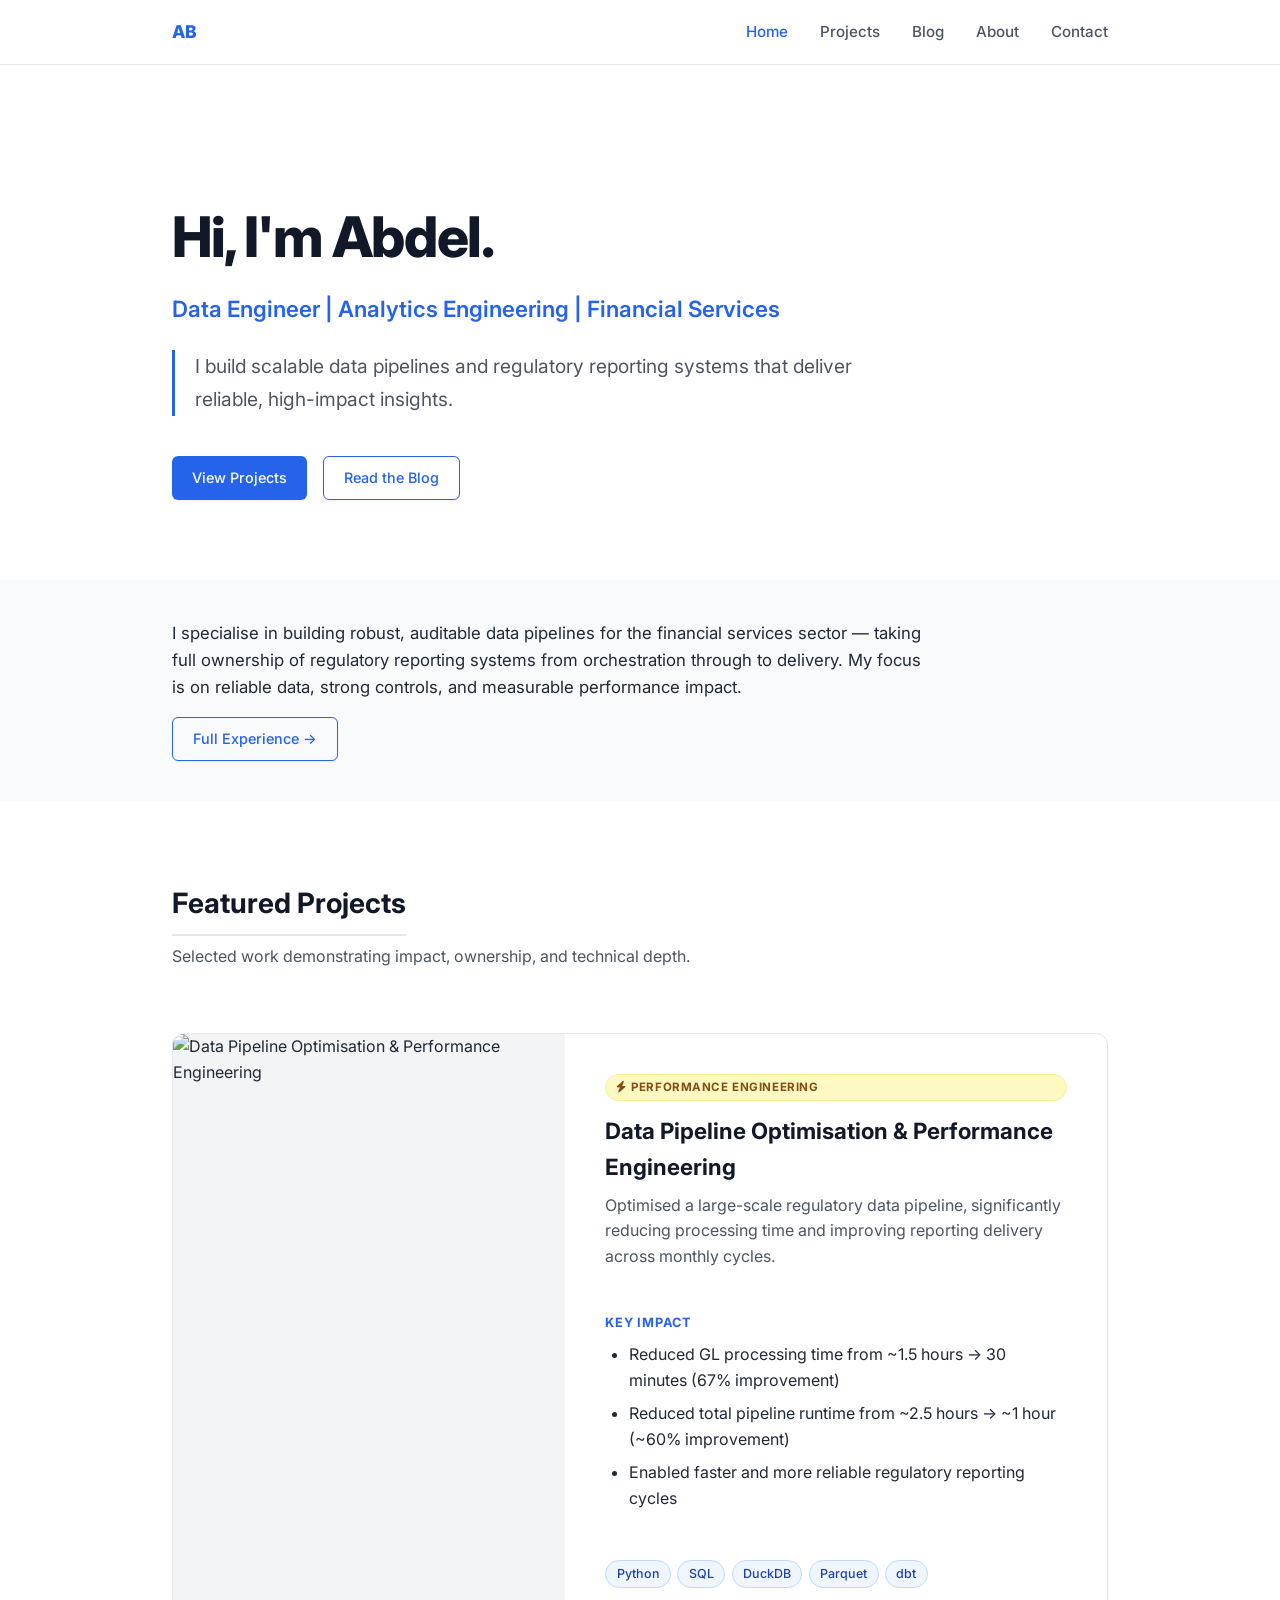
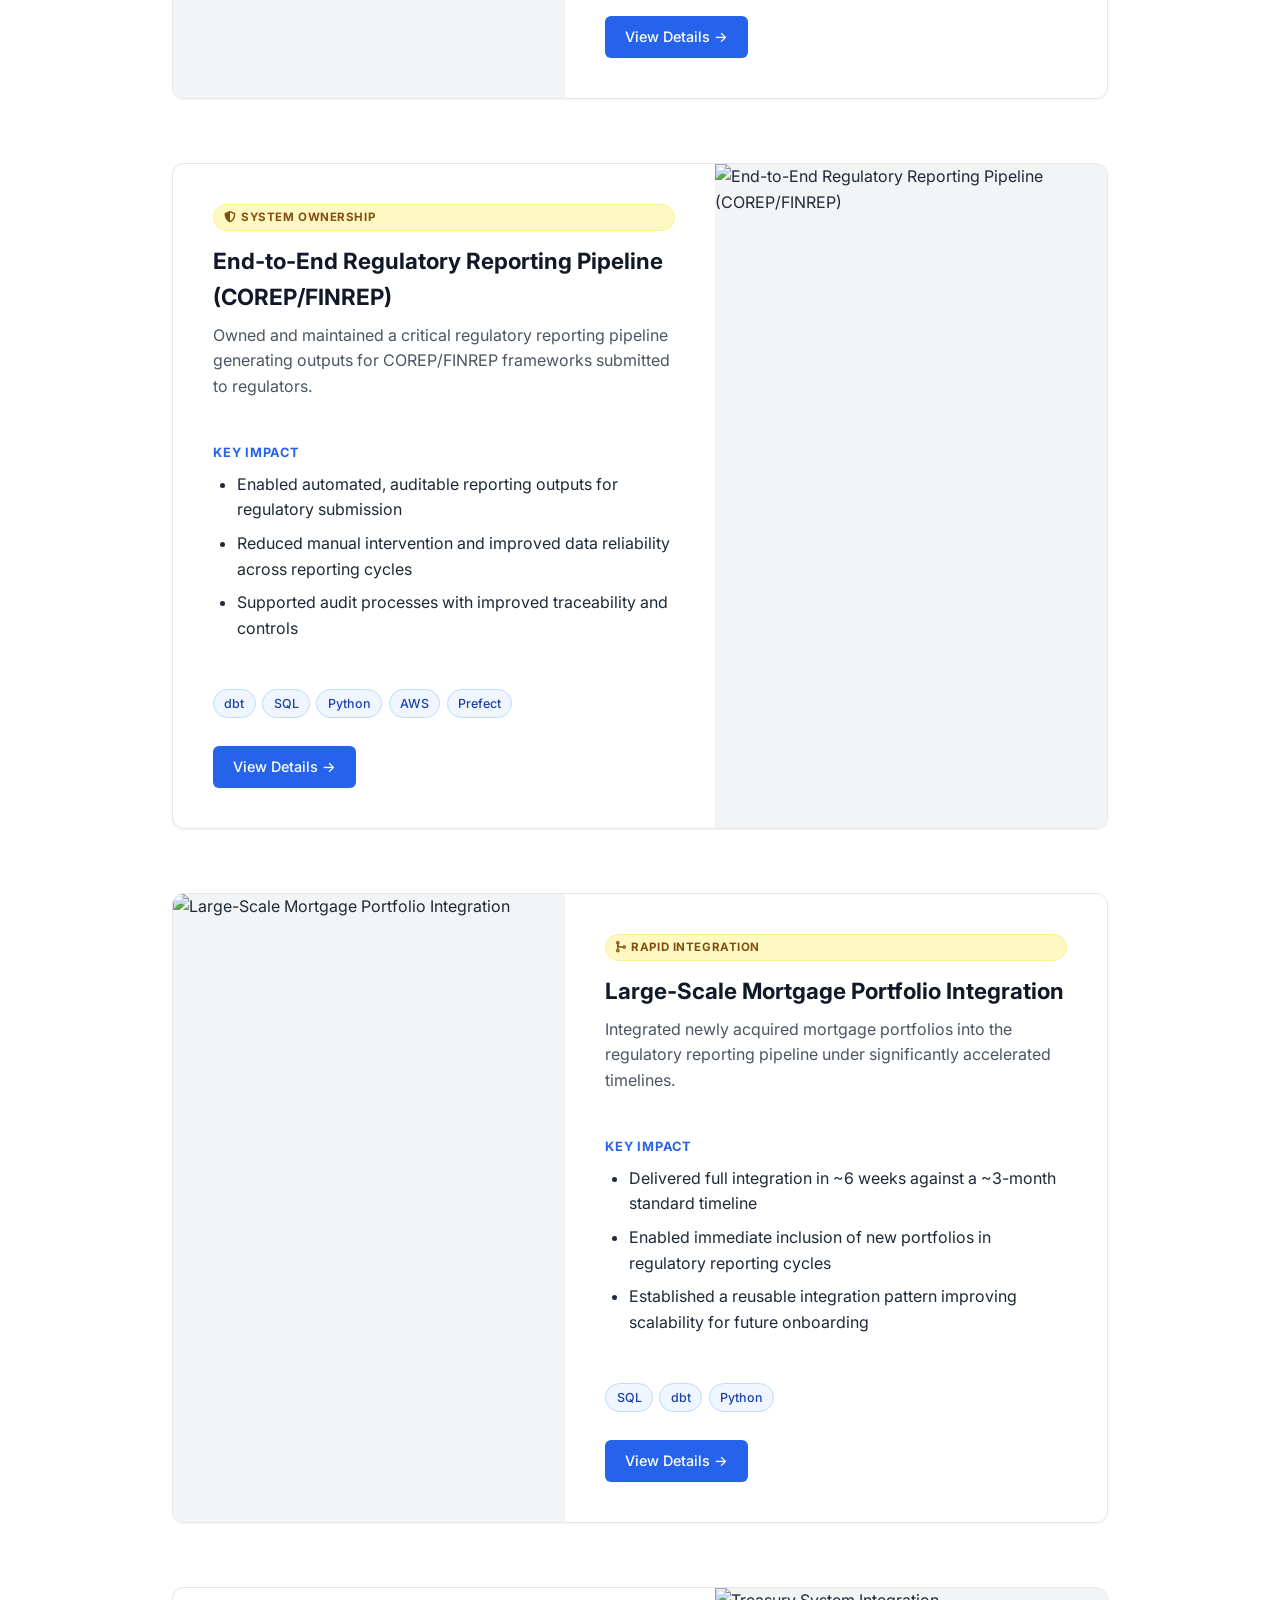
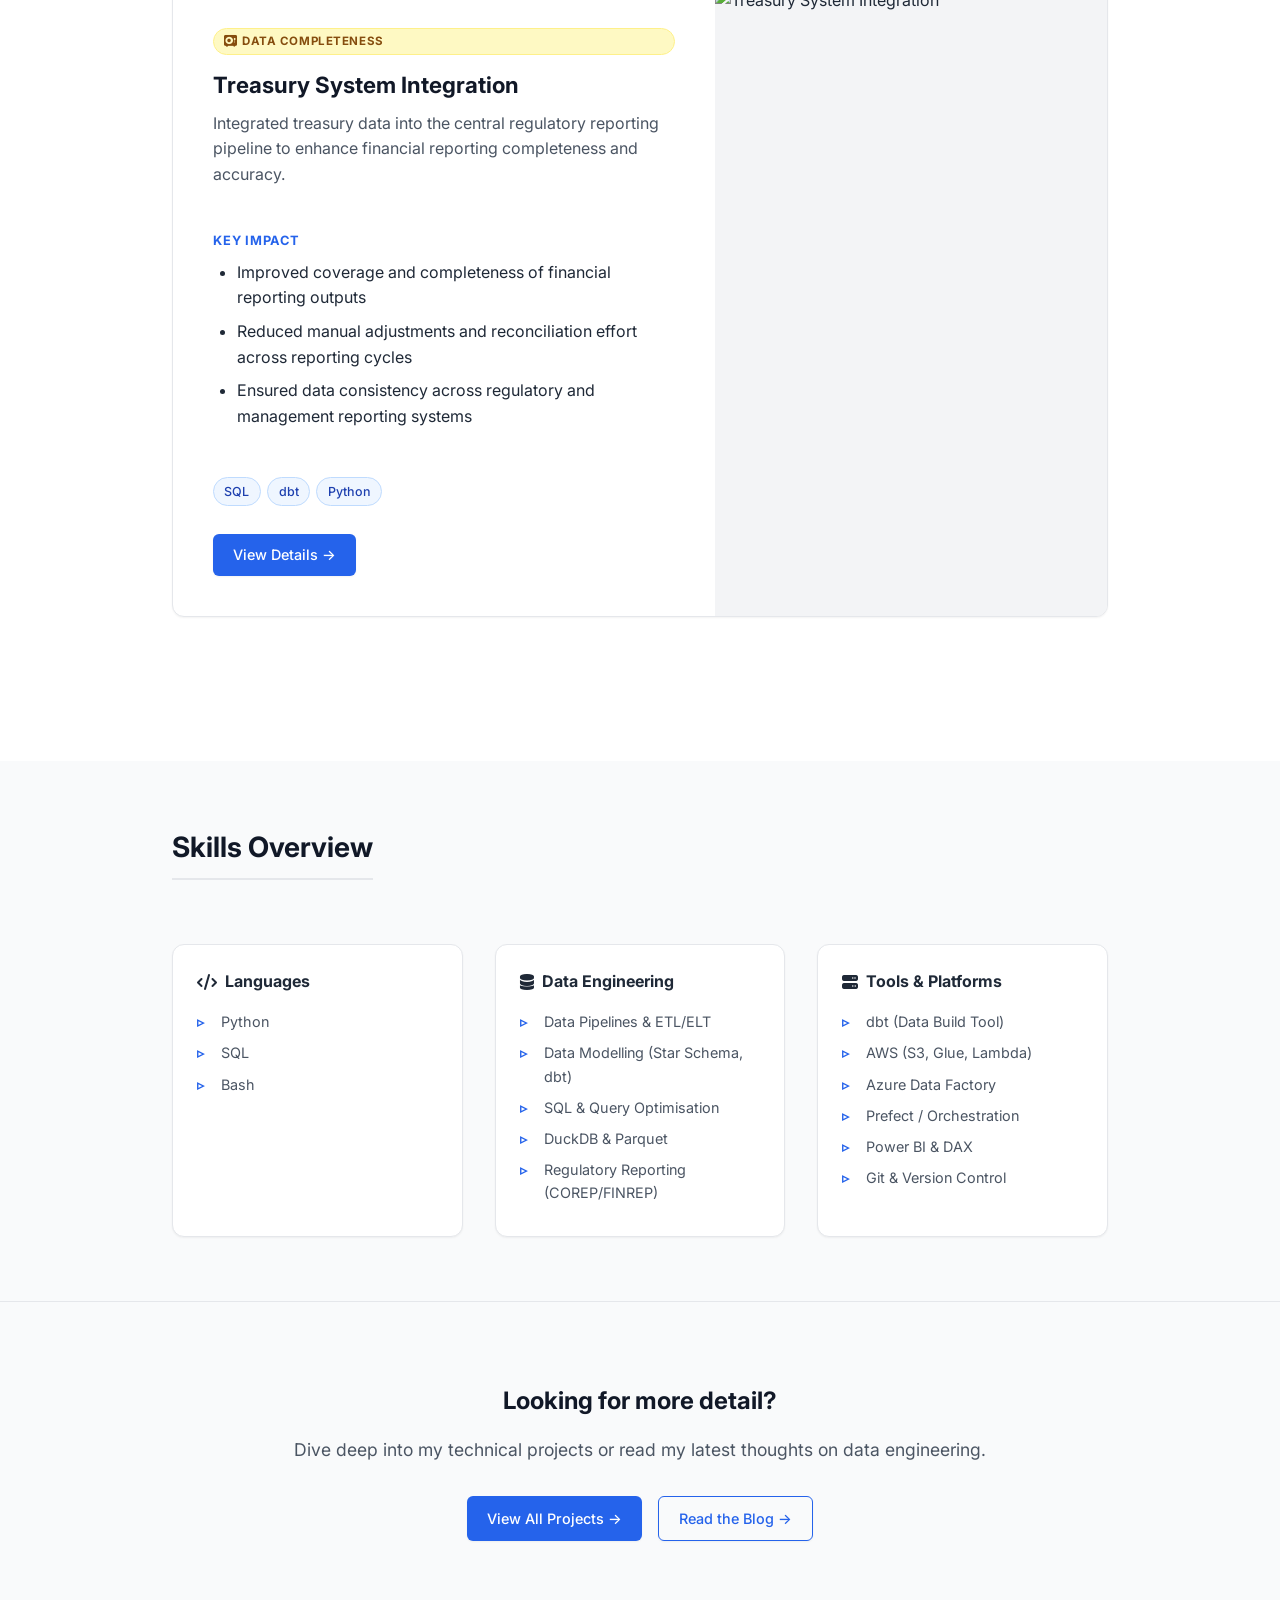
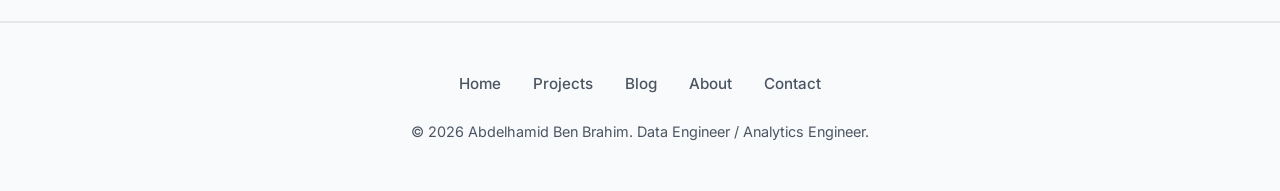
==== commit c8cde49f: "feat: upgrade portfolio to multi-page structure with blog and content system" ====
--- a/index.html
+++ b/index.html
@@ -4,15 +4,16 @@
     <meta charset="UTF-8">
     <meta name="viewport" content="width=device-width, initial-scale=1.0">
     <title>Abdelhamid Ben Brahim - Data Engineer / Analytics Engineer</title>
-    
+    <meta name="description" content="Data Engineer specialising in scalable data pipelines and regulatory reporting systems in financial services. UK-based.">
+
     <!-- Google Fonts -->
     <link rel="preconnect" href="https://fonts.googleapis.com">
     <link rel="preconnect" href="https://fonts.gstatic.com" crossorigin>
     <link href="https://fonts.googleapis.com/css2?family=Inter:wght@400;500;600;700;800&display=swap" rel="stylesheet">
-    
+
     <!-- FontAwesome -->
     <link rel="stylesheet" href="https://cdnjs.cloudflare.com/ajax/libs/font-awesome/6.4.0/css/all.min.css">
-    
+
     <!-- Custom CSS -->
     <link rel="stylesheet" href="assets/css/styles.css">
 </head>
@@ -21,11 +22,13 @@
     <!-- Navbar -->
     <nav class="navbar">
         <div class="container">
+            <a href="index.html" class="nav-brand">AB</a>
             <ul class="nav-links">
-                <li><a href="#about">About</a></li>
-                <li><a href="#skills">Skills</a></li>
-                <li><a href="#projects">Projects</a></li>
-                <li><a href="#contact">Contact</a></li>
+                <li><a href="index.html" class="nav-active">Home</a></li>
+                <li><a href="projects.html">Projects</a></li>
+                <li><a href="blog.html">Blog</a></li>
+                <li><a href="about.html">About</a></li>
+                <li><a href="contact.html">Contact</a></li>
             </ul>
         </div>
     </nav>
@@ -33,512 +36,165 @@
     <!-- Hero Section -->
     <section class="hero">
         <div class="container">
-            <h1>Hi, I'm Abdelhamid.</h1>
-            <h2>Data Engineer / Analytics Engineer</h2>
-            <div class="hero-statement">
-                Building scalable data pipelines and regulatory reporting systems in financial services.
-            </div>
-        </div>
-    </section>
-
-    <!-- About Section -->
-    <section id="about">
-        <div class="container">
-            <h2 class="section-title">About Me</h2>
-            <div class="about-content">
-                <p>
-                    I am a Data / Analytics Engineer specializing in the financial services sector. I have extensive experience in designing, building, and maintaining end-to-end data pipelines that support reliable and scalable regulatory reporting. 
-                </p>
-                <p>
-                    My work is driven by business impact—whether it’s accelerating portfolio integrations from months down to weeks, optimizing data orchestration for significantly faster pipeline runtimes, or taking ownership of complex RRA (Regulatory Reporting Application) architectures.
-                </p>
-                <p>
-                    I thrive in strict regulatory environments where traceability, consistency, and automated validation are critical. I focus on developing modular, auditable data architectures using modern tools like dbt, Python, and SQL.
-                </p>
+            <h1 id="hero-name">Hi, I'm Abdel.</h1>
+            <h2 id="hero-title">Data Engineer | Analytics Engineering | Financial Services</h2>
+            <div class="hero-statement" id="hero-tagline">
+                I build scalable data pipelines and regulatory reporting systems that deliver reliable, high-impact insights.
+            </div>
+            <div class="cta-buttons" style="justify-content: flex-start; margin-top: 2.5rem;">
+                <a href="#featured-projects" class="btn">View Projects</a>
+                <a href="blog.html" class="btn btn-outline">Read the Blog</a>
+            </div>
+        </div>
+    </section>
+
+    <!-- About (Short) -->
+    <section id="about" style="padding-top: 2.5rem; padding-bottom: 2.5rem; background-color: var(--bg-card);">
+        <div class="container">
+            <div class="about-content" id="about-short">
+                <p>I specialise in building robust, auditable data pipelines for the financial services sector — taking full ownership of regulatory reporting systems from orchestration through to delivery. My focus is on reliable data, strong controls, and measurable performance impact.</p>
+                <div class="cta-buttons" style="justify-content: flex-start; margin-top: 1rem;">
+                    <a href="about.html" class="btn btn-outline">Full Experience &rarr;</a>
+                </div>
+            </div>
+        </div>
+    </section>
+
+    <!-- Featured Projects Section -->
+    <section id="featured-projects">
+        <div class="container">
+            <h2 class="section-title" style="margin-bottom: 0.5rem;">Featured Projects</h2>
+            <p style="color: var(--text-muted); margin-bottom: 4rem;">Selected work demonstrating impact, ownership, and technical depth.</p>
+
+            <div id="featured-projects-list">
+                <!-- Populated by JS -->
+                <div class="loading-placeholder">Loading projects&hellip;</div>
             </div>
         </div>
     </section>
 
     <!-- Skills Section -->
-    <section id="skills" style="background-color: var(--bg-card);">
-        <div class="container">
-            <h2 class="section-title">Skills & Expertise</h2>
-            <div class="skills-grid">
-                
+    <section id="skills" style="background-color: var(--bg-card); padding: 4rem 0;">
+        <div class="container">
+            <h2 class="section-title">Skills Overview</h2>
+            <div class="skills-grid" id="skills-grid">
+                <!-- Populated by JS -->
+            </div>
+        </div>
+    </section>
+
+    <!-- CTA Section -->
+    <section class="cta-section">
+        <div class="container">
+            <h2 style="margin-bottom: 1rem;">Looking for more detail?</h2>
+            <p style="color: var(--text-muted); font-size: 1.1rem;">Dive deep into my technical projects or read my latest thoughts on data engineering.</p>
+            <div class="cta-buttons">
+                <a href="projects.html" class="btn">View All Projects &rarr;</a>
+                <a href="blog.html" class="btn btn-outline">Read the Blog &rarr;</a>
+            </div>
+        </div>
+    </section>
+
+    <!-- Footer -->
+    <footer>
+        <div class="container">
+            <ul class="nav-links" style="justify-content: center; margin-bottom: 1.5rem;">
+                <li><a href="index.html">Home</a></li>
+                <li><a href="projects.html">Projects</a></li>
+                <li><a href="blog.html">Blog</a></li>
+                <li><a href="about.html">About</a></li>
+                <li><a href="contact.html">Contact</a></li>
+            </ul>
+            <p>&copy; 2026 Abdelhamid Ben Brahim. Data Engineer / Analytics Engineer.</p>
+        </div>
+    </footer>
+
+    <script>
+        // Render a featured project card (homepage version — compact)
+        function renderFeaturedCard(p, index) {
+            const isEven = index % 2 === 1; // alternate layout handled by CSS nth-child
+            return `
+                <div class="project-card">
+                    <div class="project-img">
+                        <img src="${p.image}" alt="${p.title}" loading="lazy">
+                    </div>
+                    <div class="project-content">
+                        <span class="featured-label">
+                            <i class="fa-solid ${p.labelIcon}"></i> ${p.label}
+                        </span>
+                        <h3 class="project-title">${p.title}</h3>
+                        <div class="project-summary">${p.summary}</div>
+
+                        <h4 class="project-section-title">Key Impact</h4>
+                        <ul class="bullet-list">
+                            ${p.impact.map(i => `<li>${i}</li>`).join('')}
+                        </ul>
+
+                        <div class="project-tags">
+                            ${p.tech.map(t => `<span class="tag">${t}</span>`).join('')}
+                        </div>
+
+                        <div class="project-links">
+                            <a href="projects.html#${p.id}" class="btn">View Details &rarr;</a>
+                        </div>
+                    </div>
+                </div>
+            `;
+        }
+
+        function renderSkills(skills) {
+            return `
+                <div class="skill-category">
+                    <h3><i class="fa-solid fa-code"></i> Languages</h3>
+                    <ul class="skill-list">
+                        ${skills.languages.map(s => `<li>${s}</li>`).join('')}
+                    </ul>
+                </div>
                 <div class="skill-category">
                     <h3><i class="fa-solid fa-database"></i> Data Engineering</h3>
                     <ul class="skill-list">
-                        <li>Data Pipelines & ETL/ELT</li>
-                        <li>Data Modeling (Star Schema)</li>
-                        <li>SQL & Query Optimization</li>
-                        <li>Python Transformation</li>
+                        ${skills.dataEngineering.map(s => `<li>${s}</li>`).join('')}
                     </ul>
                 </div>
-                
                 <div class="skill-category">
-                    <h3><i class="fa-solid fa-server"></i> Platforms</h3>
+                    <h3><i class="fa-solid fa-server"></i> Tools & Platforms</h3>
                     <ul class="skill-list">
-                        <li>AWS (SageMaker, S3)</li>
-                        <li>Azure Data Factory</li>
-                        <li>Google BigQuery</li>
-                        <li>Moody's RRA System</li>
+                        ${skills.toolsPlatforms.map(s => `<li>${s}</li>`).join('')}
                     </ul>
                 </div>
-
-                <div class="skill-category">
-                    <h3><i class="fa-solid fa-chart-line"></i> BI & Reporting</h3>
-                    <ul class="skill-list">
-                        <li>Power BI & DAX</li>
-                        <li>Power Query</li>
-                        <li>Looker</li>
-                        <li>Regulatory Frameworks (COREP, FINREP)</li>
-                    </ul>
-                </div>
-
-                <div class="skill-category">
-                    <h3><i class="fa-solid fa-screwdriver-wrench"></i> Tools & Practices</h3>
-                    <ul class="skill-list">
-                        <li>dbt (Data Build Tool)</li>
-                        <li>Git & Version Control</li>
-                        <li>Automated Data Validation</li>
-                        <li>Object-Oriented Programming</li>
-                    </ul>
-                </div>
-
-            </div>
-        </div>
-    </section>
-
-    <!-- Projects Section -->
-    <section id="projects">
-        <div class="container">
-            <h2 class="section-title" style="margin-bottom: 0.5rem;">Featured Work</h2>
-            <p style="color: var(--text-muted); margin-bottom: 4rem;">A selection of major implementations highlighting system ownership, architectural design, and direct business value.</p>
-            
-            <!-- Project 1: Movie Rec (Old Project 3) -->
-            <div class="project-card">
-                <div class="project-img">
-                    <img src="images/movies_cover.webp" alt="Movie Recommendation System" onerror="this.src='https://images.unsplash.com/photo-1543536448-d209d2d13a1c?auto=format&fit=crop&w=800&q=80'">
-                </div>
-                <div class="project-content">
-                    <span class="featured-label"><i class="fa-solid fa-star"></i> Featured ML Project</span>
-                    <h3 class="project-title">Movie Recommendation System</h3>
-                    <div class="project-summary">A personalised movie recommendation system designed to enhance user experience through predictive modelling.</div>
-                    
-                    <h4 class="project-section-title">Key Impact</h4>
-                    <ul class="bullet-list">
-                        <li>Improved baseline model performance (loss reduction) by 36%.</li>
-                        <li>Successfully benchmarked SVD, Regression, SVR, and Neural Network models against each other.</li>
-                    </ul>
-
-                    <h4 class="project-section-title">What I Did</h4>
-                    <p>Designed and implemented foundational SVD models, scaling up to advanced algorithms including Random Forest and PyTorch neural networks. Engineered features from raw datasets following comprehensive exploratory data analysis.</p>
-
-                    <div class="project-tags">
-                        <span class="tag">Python</span>
-                        <span class="tag">PyTorch</span>
-                        <span class="tag">Machine Learning</span>
-                        <span class="tag">Random Forest</span>
-                        <span class="tag">Data Pipeline</span>
-                    </div>
-
-                    <div class="project-links">
-                        <a href="https://github.com/TonpaZoldyck/Moviematcher" target="_blank" class="btn"><i class="fab fa-github"></i> View Repository</a>
-                    </div>
-                </div>
-            </div>
-
-            <!-- Project 2: IMDb NLP (Old Project 2) -->
-            <div class="project-card">
-                <div class="project-img">
-                    <img src="https://usustatesman.com/wp-content/uploads/2017/01/movie-reviews-design-1050x492.jpg" alt="IMDb NLP Model">
-                </div>
-                <div class="project-content">
-                    <span class="featured-label"><i class="fa-solid fa-star"></i> Featured Analytics</span>
-                    <h3 class="project-title">IMDb NLP Sentiment Analysis</h3>
-                    <div class="project-summary">An NLP pipeline classifying cinematic reviews into positive and negative sentiments using BigQuery and Google Colab.</div>
-                    
-                    <h4 class="project-section-title">Key Impact</h4>
-                    <ul class="bullet-list">
-                        <li>Achieved an 87% predictive accuracy rate with a custom Convolutional Neural Network (CNN).</li>
-                    </ul>
-
-                    <h4 class="project-section-title">What I Did</h4>
-                    <p>Extracted extensive datasets using complex Google BigQuery SQL queries. Preprocessed text using Count Vectorization. Engineered a CNN model to automate sentiment classification.</p>
-
-                    <div class="project-tags">
-                        <span class="tag">Python</span>
-                        <span class="tag">SQL / BigQuery</span>
-                        <span class="tag">NLP</span>
-                        <span class="tag">Neural Networks</span>
-                        <span class="tag">Looker</span>
-                    </div>
-
-                    <div class="project-links">
-                        <a href="https://github.com/TonpaZoldyck/moviereviewsNLPmodeling" target="_blank" class="btn"><i class="fab fa-github"></i> View Repository</a>
-                    </div>
-                </div>
-            </div>
-
-            <!-- Project 3: RRA (NEW) -->
-            <div class="project-card">
-                <div class="project-img">
-                    <!-- Generic tech placeholder -->
-                    <img src="https://images.unsplash.com/photo-1551288049-bebda4e38f71?auto=format&fit=crop&w=800&q=80" alt="Regulatory Pipeline">
-                </div>
-                <div class="project-content">
-                    <span class="featured-label"><i class="fa-solid fa-star"></i> Featured System Ownership</span>
-                    <h3 class="project-title">End-to-End Regulatory Reporting Pipeline (RRA System)</h3>
-                    <div class="project-summary">An automated pipeline producing accurate, auditable regulatory outputs for COREP and FINREP frameworks feeding into Moody’s.</div>
-                    
-                    <h4 class="project-section-title">Key Impact</h4>
-                    <ul class="bullet-list">
-                        <li>System became a reliable, scalable backbone for reporting, significantly reducing manual intervention.</li>
-                        <li>Enabled faster turnaround of reporting cycles and increased confidence in submitted data under audit conditions.</li>
-                    </ul>
-
-                    <h4 class="project-section-title">What I Did</h4>
-                    <p>Took ownership of the end-to-end data pipeline layer orchestration and transformation logic using dbt. Engaged stakeholders, mapped business rules, and handled BAU onboarding. Implemented validation controls to guarantee output integrity and resolve complex data issues swiftly.</p>
-
-                    <div class="project-tags">
-                        <span class="tag">dbt (Data Build Tool)</span>
-                        <span class="tag">ETL / ELT</span>
-                        <span class="tag">Moody's RRA</span>
-                        <span class="tag">Data Governance</span>
-                        <span class="tag">Financial Data</span>
-                    </div>
-
-                    <div class="project-links">
-                        <span class="btn disabled"><i class="fa-solid fa-lock"></i> Client Confidential</span>
-                    </div>
-                </div>
-            </div>
-
-            <!-- Project 4: Mortgage Portfolio (NEW) -->
-            <div class="project-card">
-                <div class="project-img">
-                    <!-- Generic placeholder -->
-                    <img src="https://images.unsplash.com/photo-1460925895917-afdab827c52f?auto=format&fit=crop&w=800&q=80" alt="Mortgage Data Integration">
-                </div>
-                <div class="project-content">
-                    <span class="featured-label"><i class="fa-solid fa-star"></i> Featured Execution</span>
-                    <h3 class="project-title">Large-Scale Mortgage Portfolio Integration (Flow & Octane)</h3>
-                    <div class="project-summary">Seamlessly integrated multiple newly acquired large-scale mortgage source systems into the existing reporting architecture.</div>
-                    
-                    <h4 class="project-section-title">Key Impact</h4>
-                    <ul class="bullet-list">
-                        <li>Successfully delivered the integration in just 6 weeks, beating the historical 3-month organizational delivery benchmark.</li>
-                        <li>Significantly reduced onboarding time for acquisitions, improving organizational responsiveness.</li>
-                    </ul>
-
-                    <h4 class="project-section-title">What I Did</h4>
-                    <p>Led the end-to-end integration by analyzing source structures, mapping schemas, and establishing target transformation logic. Authored dbt models to assure dataset consistency with existing compliance outputs. Hardened the pipeline with requisite automated data reconciliation checks.</p>
-
-                    <div class="project-tags">
-                        <span class="tag">dbt</span>
-                        <span class="tag">Data Integration</span>
-                        <span class="tag">Data Mapping</span>
-                        <span class="tag">SQL</span>
-                    </div>
-
-                    <div class="project-links">
-                        <span class="btn disabled"><i class="fa-solid fa-lock"></i> Client Confidential</span>
-                    </div>
-                </div>
-            </div>
-
-            <!-- Project 5: Treasury Integration (NEW) -->
-               <div class="project-card">
-                <div class="project-img">
-                    <img src="https://images.unsplash.com/photo-1504868584819-f8e8b4b6d7e3?auto=format&fit=crop&w=800&q=80" alt="Treasury Integration">
-                </div>
-                <div class="project-content">
-                    <span class="featured-label"><i class="fa-solid fa-star"></i> Featured Integration</span>
-                    <h3 class="project-title">Treasury System Integration</h3>
-                    <div class="project-summary">Incorporation of a new treasury system directly into internal and regulatory reporting downstream analytics ecosystems.</div>
-                    
-                    <h4 class="project-section-title">Key Impact</h4>
-                    <ul class="bullet-list">
-                        <li>Eliminated manual processes and provided full visibility of treasury statistics.</li>
-                        <li>Enhanced completeness and verifiable precision of overarching regulatory financial output.</li>
-                    </ul>
-
-                    <h4 class="project-section-title">What I Did</h4>
-                    <p>Orchestrated treasury data ingestion, mapping, and transformation routines. Implemented extensive dbt transformation models to align with central architectures constraints, ensuring data flows remained strictly auditable against rigid compliance guidelines.</p>
-
-                    <div class="project-tags">
-                        <span class="tag">dbt</span>
-                        <span class="tag">Data Ingestion</span>
-                        <span class="tag">Validation Layer</span>
-                        <span class="tag">Treasury Metrics</span>
-                    </div>
-
-                    <div class="project-links">
-                        <span class="btn disabled"><i class="fa-solid fa-lock"></i> Client Confidential</span>
-                    </div>
-                </div>
-            </div>
-
-            <!-- Project 6: Pipeline Optimisation (NEW) -->
-             <div class="project-card">
-                <div class="project-img">
-                    <img src="https://images.unsplash.com/photo-1518770660439-4636190af475?auto=format&fit=crop&w=800&q=80" alt="Pipeline Optimisation">
-                </div>
-                <div class="project-content">
-                    <span class="featured-label"><i class="fa-solid fa-star"></i> Performance Engineering</span>
-                    <h3 class="project-title">Data Pipeline Optimisation</h3>
-                    <div class="project-summary">Architectural rebuilds addressing systemic bottlenecks to significantly decrease processing overhead and accelerate delivery.</div>
-                    
-                    <h4 class="project-section-title">Key Impact</h4>
-                    <ul class="bullet-list">
-                        <li>Slashed GL import times by 67% (1.5 hours down to 30 minutes).</li>
-                        <li>Accelerated entire monthly pipeline runtime from 2.5 hours to 1 hour consistently, vastly reducing operational overhead.</li>
-                    </ul>
-
-                    <h4 class="project-section-title">What I Did</h4>
-                    <p>Audited current pipeline orchestration constraints. Overhauled critical SQL queries and refactored underlying dbt transformation logic. Reconfigured general ledger import operations to ensure smooth reporting cadences.</p>
-
-                    <div class="project-tags">
-                        <span class="tag">Query Optimization</span>
-                        <span class="tag">Performance Tuning</span>
-                        <span class="tag">Data Engineering</span>
-                        <span class="tag">SQL</span>
-                    </div>
-
-                    <div class="project-links">
-                        <span class="btn disabled"><i class="fa-solid fa-lock"></i> Client Confidential</span>
-                    </div>
-                </div>
-            </div>
-
-
-            <!-- ADDITIONAL PROJECTS: START -->
-
-            <!-- Project 7: Credit Default Model -->
-            <div class="project-card">
-                <div class="project-img">
-                    <img src="images/creditcard.jpg" alt="Credit Risk Prediction">
-                </div>
-                <div class="project-content">
-                    <h3 class="project-title">Credit Card Defaults Application</h3>
-                    <div class="project-summary">A machine learning model designed to assess default likelihood for credit card holders and mitigate financial risk.</div>
-                    
-                    <h4 class="project-section-title">Key Impact</h4>
-                    <ul class="bullet-list">
-                        <li>Achieved an 82% overall accuracy and 43% recall rate on proactive default identification.</li>
-                    </ul>
-
-                    <h4 class="project-section-title">What I Did</h4>
-                    <p>Managed data wrangling and preparation, handled classification imbalances, and built an ensemble architecture utilizing Naive Bayes, Logistic Regression, XGBoost, and SVM with extensive hyperparameter tuning.</p>
-
-                    <div class="project-tags">
-                        <span class="tag">Python</span>
-                        <span class="tag">XGBoost</span>
-                        <span class="tag">Machine Learning</span>
-                    </div>
-
-                    <div class="project-links">
-                        <a href="https://github.com/TonpaZoldyck/CreditCardDefualtsProject" target="_blank" class="btn"><i class="fab fa-github"></i> View Repository</a>
-                    </div>
-                </div>
-            </div>
-
-            <!-- Project 8: Revenue Dashboard -->
-             <div class="project-card">
-                <div class="project-img">
-                    <img src="images/powerbi.png" alt="Revenue Sampling Dashboard">
-                </div>
-                <div class="project-content">
-                    <h3 class="project-title">Revenue Testing & Sampling Automation</h3>
-                    <div class="project-summary">Overhaul of the receivables and revenue testing process for a prominent UK-based property client.</div>
-                    
-                    <h4 class="project-section-title">Key Impact</h4>
-                    <ul class="bullet-list">
-                        <li>Reduced manual sampling and testing duration from 8 days to just 2 days.</li>
-                        <li>Implemented targeted sampling logic for high-risk areas, significantly boosting audit precision.</li>
-                    </ul>
-
-                    <h4 class="project-section-title">What I Did</h4>
-                    <p>Established a robust, repeatable data model using Power Query. Engineered sophisticated DAX measures to drive an automated dynamic reporting application, centralizing disparate data extraction processes.</p>
-
-                    <div class="project-tags">
-                        <span class="tag">Power BI</span>
-                        <span class="tag">DAX</span>
-                        <span class="tag">Power Query</span>
-                    </div>
-
-                    <div class="project-links">
-                        <span class="btn disabled"><i class="fa-solid fa-lock"></i> Client Confidential</span>
-                    </div>
-                </div>
-            </div>
-
-            <!-- Project 9: Retail Dashboard -->
-            <div class="project-card">
-                <div class="project-img">
-                    <img src="images/revenue-dashboard.PNG" alt="Retail Analytics Parameters">
-                </div>
-                <div class="project-content">
-                    <h3 class="project-title">Dynamic Parameters Interface for Retail Analytics</h3>
-                    <div class="project-summary">Comprehensive dynamic parameters dashboard distributing real-time revenue and operational insights.</div>
-                    
-                    <h4 class="project-section-title">Key Impact</h4>
-                    <ul class="bullet-list">
-                        <li>Migrated cumbersome manual extraction functions into an automated intuitive visualization interface.</li>
-                        <li>Accelerated granular decision-making via complex drill-through analysis across stores, regions, and periods.</li>
-                    </ul>
-
-                    <h4 class="project-section-title">What I Did</h4>
-                    <p>Developed the visualization framework incorporating complex dynamic parameters using DAX variables. Built responsive drill-through routing to empower operational stakeholders.</p>
-
-                    <div class="project-tags">
-                        <span class="tag">Power BI</span>
-                        <span class="tag">SQL</span>
-                        <span class="tag">Data Visualization</span>
-                    </div>
-
-                    <div class="project-links">
-                        <span class="btn disabled"><i class="fa-solid fa-lock"></i> Client Confidential</span>
-                    </div>
-                </div>
-            </div>
-
-            <!-- Project 10: Flight Analytics -->
-            <div class="project-card">
-                <div class="project-img">
-                    <img src="images/Flightdelay.jpg" alt="Flight Analytics">
-                </div>
-                <div class="project-content">
-                    <h3 class="project-title">Domestic Flight Delay Analytics</h3>
-                    <div class="project-summary">Granular analytical review of US domestic flight delay permutations testing temporal and regional capabilities.</div>
-                    
-                    <h4 class="project-section-title">Key Impact</h4>
-                    <ul class="bullet-list">
-                        <li>Uncovered crucial delay drivers attributing causes to NAS networks, weather events, and specific carriers during peak holiday seasons.</li>
-                    </ul>
-
-                    <h4 class="project-section-title">What I Did</h4>
-                    <p>Cleaned datasets executing complex table queries through SQL. Programmed visual dashboards representing distributions across operational phases. Constructed baseline predictive components using Python machine learning capabilities.</p>
-
-                    <div class="project-tags">
-                        <span class="tag">SQL</span>
-                        <span class="tag">Python</span>
-                        <span class="tag">Data Analytics</span>
-                    </div>
-
-                    <div class="project-links">
-                        <a href="https://github.com/TonpaZoldyck/FlightDelaysAnalysis" target="_blank" class="btn"><i class="fab fa-github"></i> View Repository</a>
-                    </div>
-                </div>
-            </div>
-
-            <!-- Project 11: Computer Vision -->
-            <div class="project-card">
-                <div class="project-img">
-                    <img src="images/what_is_Computer_Vision.jpg.webp" alt="Computer Vision">
-                </div>
-                <div class="project-content">
-                    <h3 class="project-title">PyTorch Image Recognition Neural Network</h3>
-                    <div class="project-summary">Deep learning computer vision project classifying the Fashion MNIST and legacy MNIST databases.</div>
-                    
-                    <h4 class="project-section-title">Key Impact</h4>
-                    <ul class="bullet-list">
-                        <li>Trained multi-layer networks capable of accurately classifying 88% of validation imagery.</li>
-                        <li>Optimized data ingestion functions to maintain efficient batch loading velocities.</li>
-                    </ul>
-
-                    <h4 class="project-section-title">What I Did</h4>
-                    <p>Led dataset normalizations dictating image resizing parameters. Built, iterated, trained, and monitored various tensor architectures escalating from linear boundaries to full Convolutional Neural Networks (CNNs).</p>
-
-                    <div class="project-tags">
-                        <span class="tag">Python</span>
-                        <span class="tag">PyTorch</span>
-                        <span class="tag">Computer Vision</span>
-                        <span class="tag">CNNs</span>
-                    </div>
-
-                    <div class="project-links">
-                        <a href="https://github.com/TonpaZoldyck/Computervisionpytorch/blob/main" target="_blank" class="btn"><i class="fab fa-github"></i> View Repository</a>
-                    </div>
-                </div>
-            </div>
-
-            <!-- Project 12: Automation Bot -->
-            <div class="project-card">
-                <div class="project-img">
-                    <img src="images/chatbotimage.jpg" alt="Automation Web Bot" style="object-position: top;">
-                </div>
-                <div class="project-content">
-                    <h3 class="project-title">Selenium Web Automation Bot</h3>
-                    <div class="project-summary">Object-oriented web utility bot programmed to intercept DOM nodes and execute perpetual processes.</div>
-                    
-                    <h4 class="project-section-title">Key Impact</h4>
-                    <ul class="bullet-list">
-                        <li>Showcased scalable, modular DOM interaction engineering suitable for headless data scraping deployments.</li>
-                    </ul>
-
-                    <h4 class="project-section-title">What I Did</h4>
-                    <p>Incorporated Selenium WebDriver logic with Python environments manipulating standard browser instances. Transitioned monolithic scripts into robust, encapsulated OOP classes to simulate automated behavior structures.</p>
-
-                    <div class="project-tags">
-                        <span class="tag">Python</span>
-                        <span class="tag">Selenium</span>
-                        <span class="tag">WebDriver</span>
-                        <span class="tag">OOP</span>
-                    </div>
-
-                    <div class="project-links">
-                        <a href="https://github.com/TonpaZoldyck/seleniumCookieclickerbot" target="_blank" class="btn"><i class="fab fa-github"></i> View Repository</a>
-                    </div>
-                </div>
-            </div>
-
-            <!-- Project 13: Trading Productivity -->
-            <div class="project-card">
-                <div class="project-img">
-                    <img src="images/Productivity background.jpg" alt="Trading Dashboard">
-                </div>
-                <div class="project-content">
-                    <h3 class="project-title">Azure Trading & Productivity Engineering</h3>
-                    <div class="project-summary">End-to-end data pipeline displacing manual Excel dependency for tracking utilization and global weekly trading metrics.</div>
-                    
-                    <h4 class="project-section-title">Key Impact</h4>
-                    <ul class="bullet-list">
-                        <li>Demolished manual extraction lags, enabling genuine daily dashboard intelligence for partners.</li>
-                        <li>Exponentially improved visibility around critical KPIs—billings, operational capacity, and pipeline work-in-progress (WIP).</li>
-                    </ul>
-
-                    <h4 class="project-section-title">What I Did</h4>
-                    <p>Re-engineered legacy requirements generating a dimensional star-schema output. Formulated Azure Data Factory workflows to ingest unstructured operations logs. Enacted automated validation metrics via Python scripts culminating in a secure semantic Power BI layer.</p>
-
-                    <div class="project-tags">
-                        <span class="tag">Azure Data Factory</span>
-                        <span class="tag">Data Modeling</span>
-                        <span class="tag">Python</span>
-                        <span class="tag">Power BI</span>
-                    </div>
-
-                    <div class="project-links">
-                        <span class="btn disabled"><i class="fa-solid fa-lock"></i> Client Confidential</span>
-                    </div>
-                </div>
-            </div>
-
-        </div>
-    </section>
-
-    <!-- Footer -->
-    <footer id="contact">
-        <div class="container">
-            <ul class="social-links">
-                <li><a href="https://github.com/TonpaZoldyck" target="_blank"><i class="fab fa-github"></i></a></li>
-                <li><a href="https://www.linkedin.com/in/abdelhamid-ben-brahim-b66560173/" target="_blank"><i class="fab fa-linkedin"></i></a></li>
-                <li><a href="mailto:abdelhamidbenbrahim45@gmail.com"><i class="fa-solid fa-envelope"></i></a></li>
-                <li><a href="abdelhamid (DS) CV 5.docx"><i class="fa-solid fa-file-word"></i></a></li>
-            </ul>
-            <p>&copy; Abdelhamid Ben Brahim. Data Engineer / Analytics Engineer.</p>
-        </div>
-    </footer>
+            `;
+        }
+
+        fetch('content/content.json')
+            .then(r => r.json())
+            .then(data => {
+                // Hero (already static in HTML, could override here)
+                if (data.profile) {
+                    document.getElementById('hero-name').textContent = `Hi, I'm ${data.profile.shortName}.`;
+                    document.getElementById('hero-title').textContent = data.profile.title;
+                    document.getElementById('hero-tagline').textContent = data.profile.tagline;
+                }
+
+                // Featured Projects
+                const featuredEl = document.getElementById('featured-projects-list');
+                if (data.featuredProjects) {
+                    featuredEl.innerHTML = data.featuredProjects
+                        .map((p, i) => renderFeaturedCard(p, i))
+                        .join('');
+                }
+
+                // Skills
+                const skillsEl = document.getElementById('skills-grid');
+                if (data.skills) {
+                    skillsEl.innerHTML = renderSkills(data.skills);
+                }
+            })
+            .catch(err => {
+                console.error('Failed to load content.json:', err);
+                document.getElementById('featured-projects-list').innerHTML =
+                    '<p style="color:var(--text-muted)">Unable to load projects.</p>';
+            });
+    </script>
 
 </body>
 </html>
--- a/assets/css/styles.css
+++ b/assets/css/styles.css
@@ -1,9 +1,13 @@
+/* ─────────────────────────────────────────
+   DESIGN TOKENS
+───────────────────────────────────────── */
 :root {
   --primary-color: #2563eb;
+  --primary-hover: #1d4ed8;
   --text-main: #1f2937;
   --text-muted: #4b5563;
   --bg-main: #ffffff;
-  --bg-card: #ffffff;
+  --bg-card: #f9fafb;
   --border-color: #e5e7eb;
   --shadow-sm: 0 1px 2px 0 rgba(0, 0, 0, 0.05);
   --shadow-md: 0 4px 6px -1px rgba(0, 0, 0, 0.1), 0 2px 4px -1px rgba(0, 0, 0, 0.06);
@@ -12,6 +16,9 @@
   --layout-width: 1000px;
 }
 
+/* ─────────────────────────────────────────
+   RESET & BASE
+───────────────────────────────────────── */
 * {
   box-sizing: border-box;
   margin: 0;
@@ -20,6 +27,7 @@
 
 html {
   scroll-behavior: smooth;
+  scroll-padding-top: 5rem;
 }
 
 body {
@@ -30,7 +38,9 @@
   -webkit-font-smoothing: antialiased;
 }
 
-/* Typography */
+/* ─────────────────────────────────────────
+   TYPOGRAPHY
+───────────────────────────────────────── */
 h1, h2, h3, h4 {
   color: #111827;
   font-weight: 700;
@@ -55,11 +65,14 @@
   padding-left: 1.5rem;
   margin-bottom: 1rem;
 }
+
 ul.bullet-list li {
   margin-bottom: 0.5rem;
 }
 
-/* Layout */
+/* ─────────────────────────────────────────
+   LAYOUT
+───────────────────────────────────────── */
 .container {
   max-width: var(--layout-width);
   margin: 0 auto;
@@ -70,7 +83,9 @@
   padding: 5rem 0;
 }
 
-/* Navbar */
+/* ─────────────────────────────────────────
+   NAVBAR
+───────────────────────────────────────── */
 .navbar {
   position: sticky;
   top: 0;
@@ -82,9 +97,22 @@
 
 .navbar .container {
   display: flex;
-  justify-content: flex-end;
+  justify-content: space-between;
   align-items: center;
   height: 4rem;
+}
+
+.nav-brand {
+  font-weight: 800;
+  font-size: 1.1rem;
+  color: var(--primary-color);
+  letter-spacing: -0.02em;
+  text-decoration: none;
+}
+
+.nav-brand:hover {
+  text-decoration: none;
+  color: var(--primary-hover);
 }
 
 .nav-links {
@@ -99,16 +127,21 @@
   color: var(--text-muted);
   font-weight: 500;
   font-size: 0.95rem;
-}
-
-.nav-links a:hover {
+  text-decoration: none;
+  transition: color 0.2s;
+}
+
+.nav-links a:hover,
+.nav-links a.nav-active {
   color: var(--primary-color);
   text-decoration: none;
 }
 
-/* Hero Section */
+/* ─────────────────────────────────────────
+   HERO SECTION
+───────────────────────────────────────── */
 .hero {
-  padding: 8rem 0 4rem;
+  padding: 8rem 0 5rem;
 }
 
 .hero h1 {
@@ -120,38 +153,68 @@
 }
 
 .hero h2 {
-  font-size: 1.5rem;
+  font-size: 1.4rem;
   color: var(--primary-color);
   margin-bottom: 1.5rem;
   font-weight: 600;
 }
 
 .hero-statement {
-  font-size: 1.25rem;
-  color: var(--text-muted);
-  max-width: 800px;
+  font-size: 1.2rem;
+  color: var(--text-muted);
+  max-width: 700px;
   line-height: 1.7;
-  border-left: 4px solid var(--border-color);
+  border-left: 3px solid var(--primary-color);
   padding-left: 1.25rem;
-  font-style: italic;
-  margin-top: 2rem;
-}
-
-/* About & Skills */
+  margin-top: 1.5rem;
+}
+
+/* ─────────────────────────────────────────
+   PAGE HEADER (inner pages)
+───────────────────────────────────────── */
+.page-header {
+  padding: 5rem 0 3rem;
+  border-bottom: 1px solid var(--border-color);
+}
+
+.page-header h1 {
+  font-size: 2.75rem;
+  font-weight: 800;
+  letter-spacing: -0.02em;
+  margin-bottom: 0.75rem;
+}
+
+.page-subtitle {
+  color: var(--text-muted);
+  font-size: 1.1rem;
+  max-width: 680px;
+  line-height: 1.6;
+  margin-bottom: 0;
+}
+
+/* ─────────────────────────────────────────
+   SECTION TITLE
+───────────────────────────────────────── */
 .section-title {
-  font-size: 2rem;
+  font-size: 1.75rem;
   margin-bottom: 2rem;
   padding-bottom: 0.5rem;
   border-bottom: 2px solid var(--border-color);
   display: inline-block;
 }
 
+/* ─────────────────────────────────────────
+   ABOUT (SHORT - HOMEPAGE)
+───────────────────────────────────────── */
 .about-content {
-  font-size: 1.1rem;
+  font-size: 1.05rem;
   color: var(--text-main);
-  max-width: 800px;
-}
-
+  max-width: 760px;
+}
+
+/* ─────────────────────────────────────────
+   SKILLS GRID
+───────────────────────────────────────── */
 .skills-grid {
   display: grid;
   grid-template-columns: repeat(auto-fit, minmax(220px, 1fr));
@@ -160,7 +223,7 @@
 }
 
 .skill-category {
-  background: var(--bg-card);
+  background: var(--bg-main);
   padding: 1.5rem;
   border-radius: var(--radius);
   border: 1px solid var(--border-color);
@@ -168,7 +231,7 @@
 }
 
 .skill-category h3 {
-  font-size: 1.1rem;
+  font-size: 1rem;
   margin-bottom: 1rem;
   color: #1f2937;
   display: flex;
@@ -186,8 +249,9 @@
   color: var(--text-muted);
   position: relative;
   padding-left: 1.5rem;
-  font-size: 0.95rem;
-}
+  font-size: 0.9rem;
+}
+
 .skill-list li::before {
   content: '▹';
   position: absolute;
@@ -196,14 +260,12 @@
   font-weight: bold;
 }
 
-/* Projects Section */
-.projects-header {
-  margin-bottom: 3rem;
-}
-
+/* ─────────────────────────────────────────
+   PROJECT CARDS
+───────────────────────────────────────── */
 .project-card {
   display: flex;
-  background-color: var(--bg-card);
+  background-color: var(--bg-main);
   border: 1px solid var(--border-color);
   border-radius: var(--radius);
   overflow: hidden;
@@ -223,11 +285,11 @@
 }
 
 .project-img {
-  flex: 0 0 45%;
+  flex: 0 0 42%;
   overflow: hidden;
   background: #f3f4f6;
   position: relative;
-  min-height: 300px;
+  min-height: 280px;
 }
 
 .project-img img {
@@ -235,6 +297,11 @@
   height: 100%;
   object-fit: cover;
   display: block;
+  transition: transform 0.4s ease;
+}
+
+.project-card:hover .project-img img {
+  transform: scale(1.03);
 }
 
 .project-content {
@@ -246,48 +313,51 @@
 }
 
 .project-title {
-  font-size: 1.5rem;
+  font-size: 1.4rem;
   margin-bottom: 0.5rem;
 }
 
 .project-summary {
   color: var(--text-muted);
-  font-style: italic;
   margin-bottom: 1.5rem;
-  font-size: 1.05rem;
+  font-size: 1rem;
+  line-height: 1.6;
 }
 
 .project-section-title {
-  font-size: 0.85rem;
+  font-size: 0.8rem;
   text-transform: uppercase;
-  letter-spacing: 0.05em;
+  letter-spacing: 0.06em;
   color: var(--primary-color);
   margin-bottom: 0.5rem;
+  margin-top: 1.25rem;
+  font-weight: 700;
+}
+
+.project-tags {
+  display: flex;
+  flex-wrap: wrap;
+  gap: 0.4rem;
   margin-top: 1.5rem;
-  font-weight: 700;
-}
-
-.project-tags {
-  display: flex;
-  flex-wrap: wrap;
-  gap: 0.5rem;
-  margin-top: 2rem;
 }
 
 .tag {
-  background-color: #f3f4f6;
-  color: #374151;
-  border: 1px solid #d1d5db;
-  padding: 0.25rem 0.75rem;
+  background-color: #eff6ff;
+  color: #1e40af;
+  border: 1px solid #bfdbfe;
+  padding: 0.2rem 0.65rem;
   border-radius: 9999px;
-  font-size: 0.8rem;
+  font-size: 0.78rem;
   font-weight: 500;
 }
 
 .project-links {
-  margin-top: 2rem;
-}
-
+  margin-top: 1.75rem;
+}
+
+/* ─────────────────────────────────────────
+   BUTTONS
+───────────────────────────────────────── */
 .btn {
   display: inline-flex;
   align-items: center;
@@ -297,82 +367,538 @@
   padding: 0.6rem 1.25rem;
   border-radius: 6px;
   font-weight: 500;
-  font-size: 0.95rem;
-  transition: background-color 0.2s;
+  font-size: 0.9rem;
+  transition: all 0.2s ease;
+  box-shadow: var(--shadow-sm);
+  text-decoration: none;
 }
 
 .btn:hover {
-  background-color: #1d4ed8;
+  background-color: var(--primary-hover);
   color: white;
   text-decoration: none;
-}
+  transform: translateY(-2px);
+  box-shadow: var(--shadow-md);
+}
+
 .btn.disabled {
-  background-color: #e5e7eb;
+  background-color: #f3f4f6;
   color: #9ca3af;
-  cursor: not-allowed;
-}
-
+  border: 1px solid var(--border-color);
+  cursor: default;
+  pointer-events: none;
+  box-shadow: none;
+  transform: none;
+}
+
+.btn-outline {
+  background-color: transparent;
+  color: var(--primary-color);
+  border: 1.5px solid var(--primary-color);
+}
+
+.btn-outline:hover {
+  background-color: var(--primary-color);
+  color: white;
+}
+
+/* ─────────────────────────────────────────
+   FEATURED LABEL BADGE
+───────────────────────────────────────── */
 .featured-label {
   display: inline-flex;
   align-items: center;
-  gap: 0.25rem;
+  gap: 0.3rem;
   background-color: #fef9c3;
   color: #854d0e;
   border: 1px solid #fef08a;
-  font-size: 0.75rem;
+  font-size: 0.72rem;
   font-weight: 700;
-  padding: 0.25rem 0.6rem;
+  padding: 0.2rem 0.6rem;
   border-radius: 9999px;
-  margin-bottom: 1rem;
+  margin-bottom: 0.75rem;
   text-transform: uppercase;
   letter-spacing: 0.05em;
 }
 
-/* Footer */
+/* ─────────────────────────────────────────
+   CTA SECTION
+───────────────────────────────────────── */
+.cta-section {
+  text-align: center;
+  padding: 5rem 0;
+  background-color: var(--bg-card);
+  border-top: 1px solid var(--border-color);
+  border-bottom: 1px solid var(--border-color);
+}
+
+.cta-buttons {
+  display: flex;
+  justify-content: center;
+  gap: 1rem;
+  margin-top: 2rem;
+  flex-wrap: wrap;
+}
+
+/* ─────────────────────────────────────────
+   FOOTER
+───────────────────────────────────────── */
 footer {
   border-top: 1px solid var(--border-color);
   padding: 3rem 0;
   text-align: center;
   color: var(--text-muted);
-  background-color: #f9fafb;
-}
-
-.social-links {
-  display: flex;
-  justify-content: center;
+  background-color: var(--bg-card);
+}
+
+footer p {
+  font-size: 0.9rem;
+  margin-bottom: 0;
+}
+
+/* ─────────────────────────────────────────
+   BLOG STYLES
+───────────────────────────────────────── */
+.blog-list {
+  display: flex;
+  flex-direction: column;
+  gap: 0;
+}
+
+.blog-item {
+  border-bottom: 1px solid var(--border-color);
+  padding: 2.5rem 0;
+}
+
+.blog-item:last-child {
+  border-bottom: none;
+}
+
+.blog-date {
+  font-size: 0.8rem;
+  color: #6b7280;
+  font-weight: 600;
+  text-transform: uppercase;
+  letter-spacing: 0.06em;
+  margin-bottom: 0.6rem;
+  display: block;
+}
+
+.blog-title {
+  font-size: 1.6rem;
+  margin-bottom: 0.5rem;
+  line-height: 1.3;
+}
+
+.blog-title a {
+  color: #111827;
+  text-decoration: none;
+}
+
+.blog-title a:hover {
+  color: var(--primary-color);
+}
+
+.blog-summary {
+  color: var(--text-muted);
+  font-size: 1rem;
+  margin-bottom: 1rem;
+  max-width: 720px;
+  line-height: 1.6;
+}
+
+/* ─────────────────────────────────────────
+   BLOG POST TEMPLATE
+───────────────────────────────────────── */
+.back-link {
+  display: inline-flex;
+  align-items: center;
+  gap: 0.5rem;
+  color: var(--text-muted);
+  font-size: 0.9rem;
+  font-weight: 500;
+  margin-bottom: 1.5rem;
+  text-decoration: none;
+}
+
+.back-link:hover {
+  color: var(--primary-color);
+  text-decoration: none;
+}
+
+.post-meta-row {
+  display: flex;
+  align-items: center;
+  gap: 1rem;
+  margin-bottom: 1rem;
+  flex-wrap: wrap;
+}
+
+.post-content {
+  font-size: 1.05rem;
+  color: #374151;
+  max-width: 760px;
+  line-height: 1.85;
+}
+
+.post-content h2 {
+  font-size: 1.5rem;
+  margin-top: 2.5rem;
+  margin-bottom: 1rem;
+  color: #111827;
+}
+
+.post-content h3 {
+  font-size: 1.2rem;
+  margin-top: 2rem;
+  margin-bottom: 0.75rem;
+}
+
+.post-content p {
+  margin-bottom: 1.5rem;
+}
+
+.post-content ul.bullet-list {
+  margin-bottom: 1.5rem;
+}
+
+.post-content code {
+  background: #f3f4f6;
+  padding: 0.15em 0.4em;
+  border-radius: 4px;
+  font-size: 0.9em;
+  font-family: 'Courier New', monospace;
+  color: #d63384;
+}
+
+/* Code Blocks */
+.code-block {
+  background: #1f2937;
+  border-radius: var(--radius);
+  overflow: hidden;
+  margin: 2rem 0;
+  box-shadow: var(--shadow-md);
+}
+
+.code-label {
+  background: #374151;
+  color: #9ca3af;
+  font-size: 0.75rem;
+  font-weight: 600;
+  padding: 0.5rem 1.25rem;
+  text-transform: uppercase;
+  letter-spacing: 0.05em;
+}
+
+.code-block pre {
+  padding: 1.5rem 1.25rem;
+  overflow-x: auto;
+  margin: 0;
+}
+
+.code-block code {
+  background: none;
+  color: #e5e7eb;
+  font-family: 'Courier New', Consolas, monospace;
+  font-size: 0.9rem;
+  line-height: 1.7;
+  padding: 0;
+  border-radius: 0;
+}
+
+/* Result Table */
+.result-table {
+  margin: 2rem 0;
+  overflow-x: auto;
+}
+
+.result-table table {
+  width: 100%;
+  border-collapse: collapse;
+  font-size: 0.95rem;
+}
+
+.result-table th {
+  background: var(--bg-card);
+  color: var(--text-muted);
+  font-size: 0.8rem;
+  text-transform: uppercase;
+  letter-spacing: 0.05em;
+  padding: 0.75rem 1rem;
+  text-align: left;
+  border-bottom: 2px solid var(--border-color);
+}
+
+.result-table td {
+  padding: 0.75rem 1rem;
+  border-bottom: 1px solid var(--border-color);
+  color: var(--text-main);
+}
+
+.result-table tr:last-child td {
+  border-bottom: none;
+}
+
+/* Post tags row */
+.post-tags {
+  display: flex;
+  gap: 0.4rem;
+  flex-wrap: wrap;
+}
+
+.post-footer {
+  display: flex;
+  gap: 1rem;
+  margin-top: 3rem;
+  padding-top: 2rem;
+  border-top: 1px solid var(--border-color);
+  flex-wrap: wrap;
+}
+
+/* ─────────────────────────────────────────
+   ABOUT PAGE
+───────────────────────────────────────── */
+.about-page-section {
+  padding: 4rem 0 6rem;
+}
+
+.about-page-grid {
+  display: grid;
+  grid-template-columns: 1fr 300px;
+  gap: 4rem;
+  align-items: start;
+}
+
+.about-block {
+  margin-bottom: 3rem;
+}
+
+.about-block p {
+  font-size: 1.05rem;
+  color: #374151;
+  line-height: 1.75;
+}
+
+/* Timeline */
+.timeline {
+  display: flex;
+  flex-direction: column;
+  gap: 0;
+}
+
+.timeline-item {
+  padding: 1.5rem 0 1.5rem 1.75rem;
+  border-left: 2px solid var(--border-color);
+  position: relative;
+}
+
+.timeline-item::before {
+  content: '';
+  position: absolute;
+  left: -5px;
+  top: 1.75rem;
+  width: 8px;
+  height: 8px;
+  border-radius: 50%;
+  background: var(--primary-color);
+}
+
+.timeline-meta {
+  display: flex;
+  align-items: center;
+  gap: 0.75rem;
+  margin-bottom: 0.4rem;
+}
+
+.timeline-date {
+  font-size: 0.8rem;
+  color: var(--text-muted);
+  font-weight: 600;
+  text-transform: uppercase;
+  letter-spacing: 0.04em;
+}
+
+.timeline-badge {
+  background: #dcfce7;
+  color: #166534;
+  font-size: 0.7rem;
+  font-weight: 700;
+  padding: 0.1rem 0.5rem;
+  border-radius: 9999px;
+  text-transform: uppercase;
+  letter-spacing: 0.04em;
+}
+
+.timeline-title {
+  font-size: 1.05rem;
+  font-weight: 700;
+  margin-bottom: 0.2rem;
+}
+
+.timeline-company {
+  color: var(--text-muted);
+  font-size: 0.9rem;
+  margin-bottom: 0.75rem;
+}
+
+/* About Sidebar */
+.about-sidebar {
+  display: flex;
+  flex-direction: column;
   gap: 1.5rem;
-  margin-bottom: 1.5rem;
-  list-style: none;
-  padding: 0;
-}
-
-.social-links a {
-  color: var(--text-muted);
-  font-size: 1.5rem;
-  transition: color 0.2s;
-}
-
-.social-links a:hover {
+  position: sticky;
+  top: 6rem;
+}
+
+.sidebar-card {
+  background: var(--bg-card);
+  border: 1px solid var(--border-color);
+  border-radius: var(--radius);
+  padding: 1.25rem;
+  box-shadow: var(--shadow-sm);
+}
+
+.sidebar-card h3 {
+  font-size: 0.9rem;
+  font-weight: 700;
+  color: var(--text-main);
+  margin-bottom: 0.75rem;
+  display: flex;
+  align-items: center;
+  gap: 0.5rem;
+}
+
+.tag-group {
+  display: flex;
+  flex-wrap: wrap;
+  gap: 0.4rem;
+}
+
+/* ─────────────────────────────────────────
+   CONTACT PAGE
+───────────────────────────────────────── */
+.contact-section {
+  padding: 4rem 0 6rem;
+}
+
+.contact-grid {
+  display: grid;
+  grid-template-columns: repeat(auto-fit, minmax(220px, 1fr));
+  gap: 1.5rem;
+  margin-bottom: 3rem;
+}
+
+.contact-card {
+  background: var(--bg-card);
+  border: 1px solid var(--border-color);
+  border-radius: var(--radius);
+  padding: 2rem 1.5rem;
+  text-align: center;
+  transition: transform 0.2s ease, box-shadow 0.2s ease;
+  box-shadow: var(--shadow-sm);
+}
+
+.contact-card:hover {
+  transform: translateY(-4px);
+  box-shadow: var(--shadow-md);
+}
+
+.contact-icon {
+  font-size: 2rem;
   color: var(--primary-color);
-}
-
-/* Responsive */
+  margin-bottom: 1rem;
+}
+
+.contact-card h3 {
+  font-size: 1.1rem;
+  margin-bottom: 0.5rem;
+}
+
+.contact-card p {
+  color: var(--text-muted);
+  font-size: 0.9rem;
+  margin-bottom: 1.25rem;
+}
+
+.contact-note {
+  text-align: center;
+  color: var(--text-muted);
+  font-size: 0.95rem;
+  padding: 1.5rem;
+  background: var(--bg-card);
+  border-radius: var(--radius);
+  border: 1px solid var(--border-color);
+}
+
+/* ─────────────────────────────────────────
+   LOADING PLACEHOLDER
+───────────────────────────────────────── */
+.loading-placeholder {
+  color: var(--text-muted);
+  font-size: 0.95rem;
+  padding: 2rem 0;
+}
+
+/* ─────────────────────────────────────────
+   RESPONSIVE
+───────────────────────────────────────── */
 @media (max-width: 768px) {
   .project-card,
   .project-card:nth-child(even) {
     flex-direction: column;
   }
-  
+
   .project-img {
-    height: 250px;
+    height: 220px;
     flex: none;
   }
-  
+
   .project-content {
     padding: 1.5rem;
   }
-  
+
   .hero h1 {
-    font-size: 2.5rem;
-  }
-}
+    font-size: 2.25rem;
+  }
+
+  .hero h2 {
+    font-size: 1.1rem;
+  }
+
+  .page-header h1 {
+    font-size: 2rem;
+  }
+
+  .about-page-grid {
+    grid-template-columns: 1fr;
+    gap: 2rem;
+  }
+
+  .about-sidebar {
+    position: static;
+  }
+
+  .nav-links {
+    gap: 1.25rem;
+  }
+
+  .cta-buttons {
+    flex-direction: column;
+    align-items: center;
+  }
+
+  .post-footer {
+    flex-direction: column;
+  }
+}
+
+@media (max-width: 480px) {
+  .hero {
+    padding: 5rem 0 3rem;
+  }
+
+  .nav-links {
+    gap: 0.9rem;
+    font-size: 0.85rem;
+  }
+}
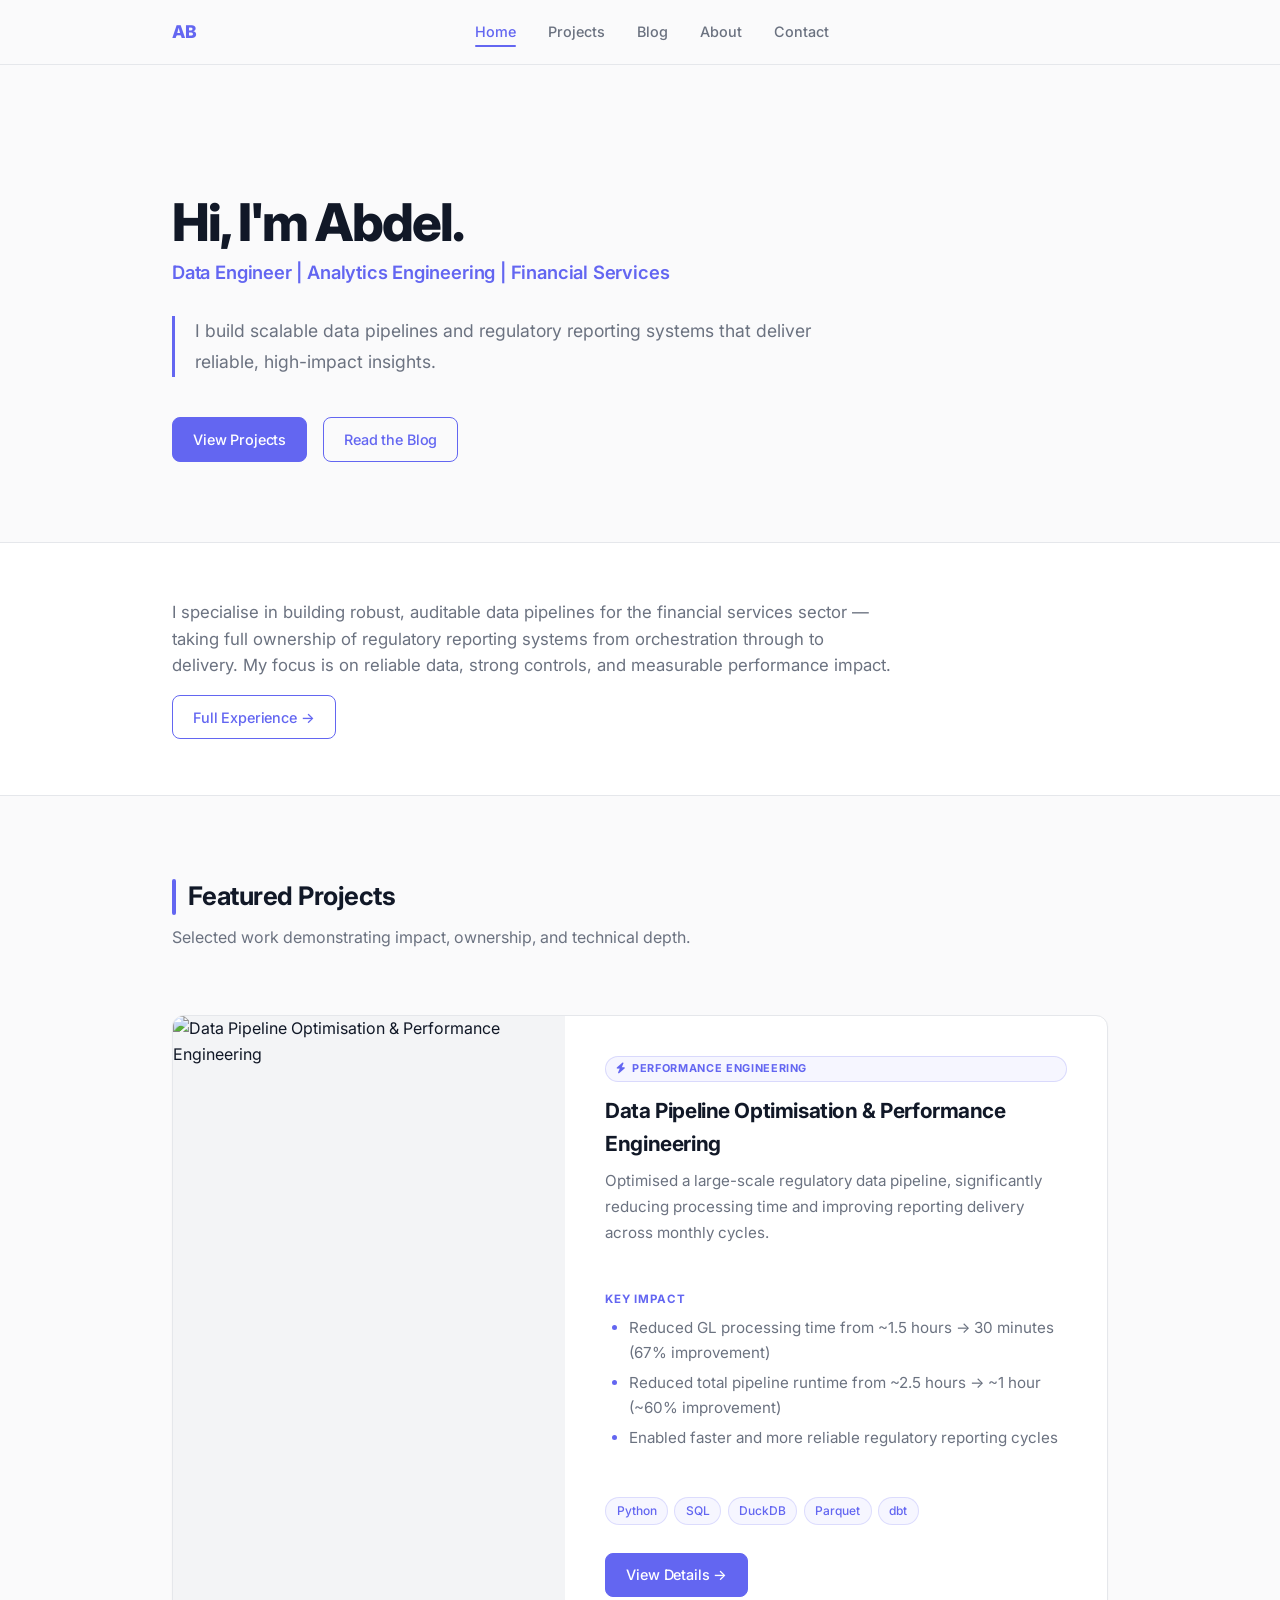
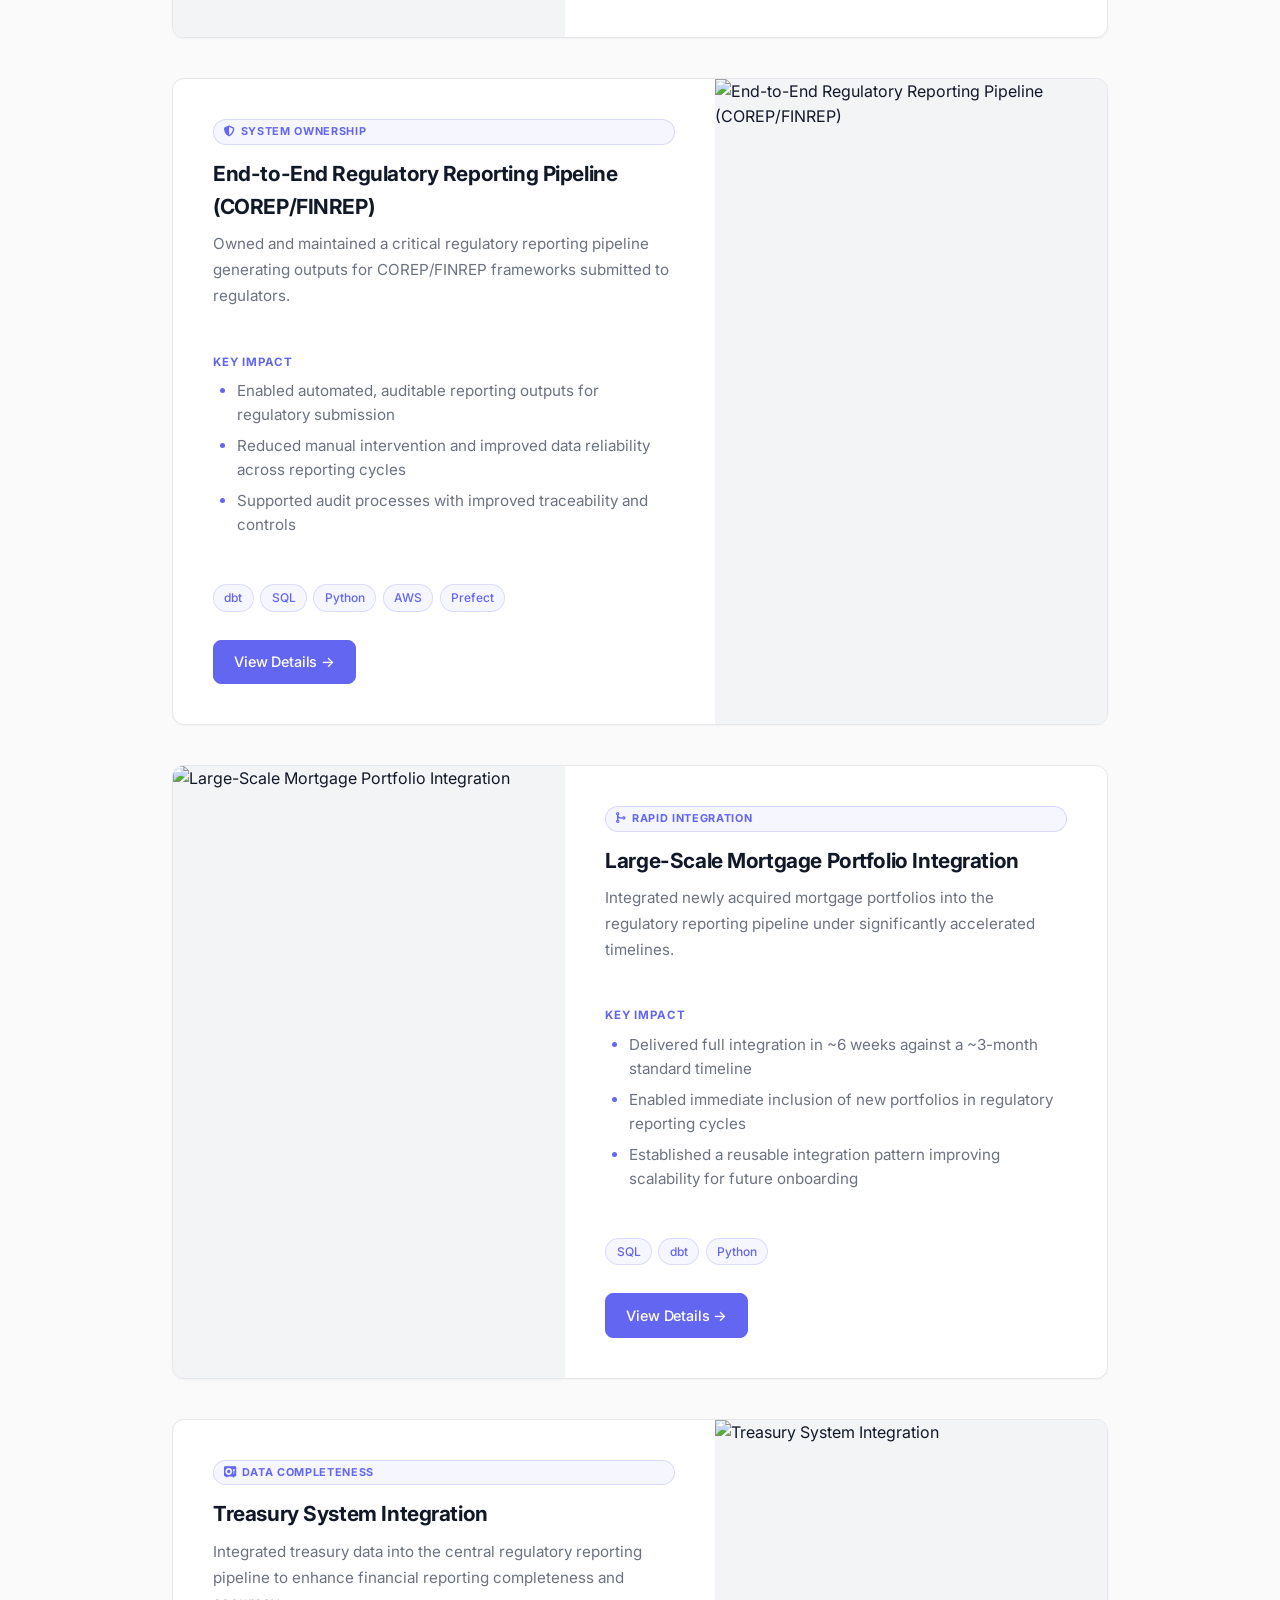
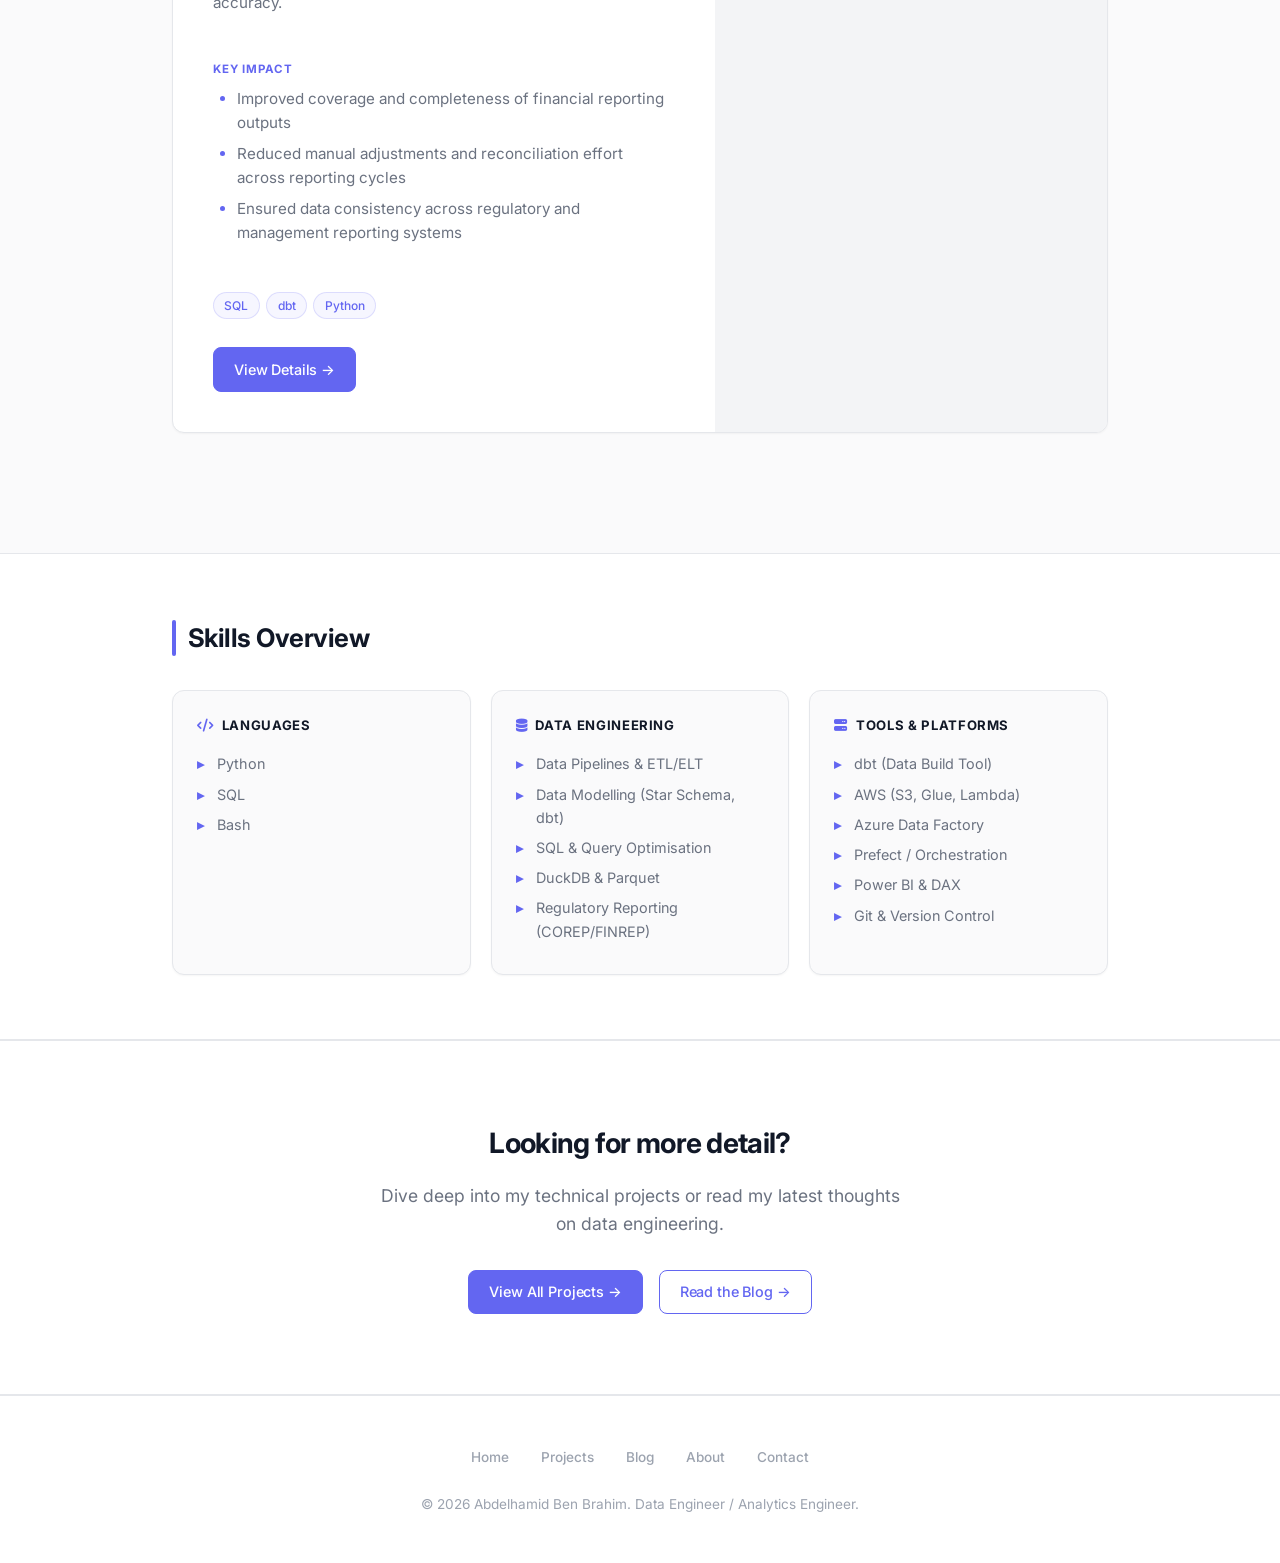
==== commit d0017b13: "feat: implement mobile-responsive navigation and add new blog post on pipeline optimization" ====
--- a/index.html
+++ b/index.html
@@ -23,13 +23,19 @@
     <nav class="navbar">
         <div class="container">
             <a href="index.html" class="nav-brand">AB</a>
-            <ul class="nav-links">
+            <button class="nav-toggle" id="nav-toggle" aria-label="Toggle navigation">
+                <span></span>
+                <span></span>
+                <span></span>
+            </button>
+            <ul class="nav-links" id="nav-links">
                 <li><a href="index.html" class="nav-active">Home</a></li>
                 <li><a href="projects.html">Projects</a></li>
                 <li><a href="blog.html">Blog</a></li>
                 <li><a href="about.html">About</a></li>
                 <li><a href="contact.html">Contact</a></li>
             </ul>
+            <div class="nav-overlay" id="nav-overlay"></div>
         </div>
     </nav>
 
@@ -49,7 +55,7 @@
     </section>
 
     <!-- About (Short) -->
-    <section id="about" style="padding-top: 2.5rem; padding-bottom: 2.5rem; background-color: var(--bg-card);">
+    <section id="about" class="about-short-section">
         <div class="container">
             <div class="about-content" id="about-short">
                 <p>I specialise in building robust, auditable data pipelines for the financial services sector — taking full ownership of regulatory reporting systems from orchestration through to delivery. My focus is on reliable data, strong controls, and measurable performance impact.</p>
@@ -64,7 +70,7 @@
     <section id="featured-projects">
         <div class="container">
             <h2 class="section-title" style="margin-bottom: 0.5rem;">Featured Projects</h2>
-            <p style="color: var(--text-muted); margin-bottom: 4rem;">Selected work demonstrating impact, ownership, and technical depth.</p>
+            <p style="color: var(--text-secondary); margin-bottom: 4rem;">Selected work demonstrating impact, ownership, and technical depth.</p>
 
             <div id="featured-projects-list">
                 <!-- Populated by JS -->
@@ -74,7 +80,7 @@
     </section>
 
     <!-- Skills Section -->
-    <section id="skills" style="background-color: var(--bg-card); padding: 4rem 0;">
+    <section id="skills" class="skills-section">
         <div class="container">
             <h2 class="section-title">Skills Overview</h2>
             <div class="skills-grid" id="skills-grid">
@@ -86,8 +92,8 @@
     <!-- CTA Section -->
     <section class="cta-section">
         <div class="container">
-            <h2 style="margin-bottom: 1rem;">Looking for more detail?</h2>
-            <p style="color: var(--text-muted); font-size: 1.1rem;">Dive deep into my technical projects or read my latest thoughts on data engineering.</p>
+            <h2>Looking for more detail?</h2>
+            <p style="font-size: 1.1rem;">Dive deep into my technical projects or read my latest thoughts on data engineering.</p>
             <div class="cta-buttons">
                 <a href="projects.html" class="btn">View All Projects &rarr;</a>
                 <a href="blog.html" class="btn btn-outline">Read the Blog &rarr;</a>
@@ -110,6 +116,21 @@
     </footer>
 
     <script>
+        // Mobile nav toggle
+        const navToggle = document.getElementById('nav-toggle');
+        const navLinks = document.getElementById('nav-links');
+        const navOverlay = document.getElementById('nav-overlay');
+
+        navToggle.addEventListener('click', () => {
+            navLinks.classList.toggle('active');
+            navOverlay.classList.toggle('active');
+        });
+
+        navOverlay.addEventListener('click', () => {
+            navLinks.classList.remove('active');
+            navOverlay.classList.remove('active');
+        });
+
         // Render a featured project card (homepage version — compact)
         function renderFeaturedCard(p, index) {
             const isEven = index % 2 === 1; // alternate layout handled by CSS nth-child
--- a/assets/css/styles.css
+++ b/assets/css/styles.css
@@ -1,19 +1,42 @@
 /* ─────────────────────────────────────────
-   DESIGN TOKENS
+   DESIGN TOKENS — LIGHT MINIMAL SYSTEM
+   Inspired by: Notion / Linear / Stripe docs
 ───────────────────────────────────────── */
 :root {
-  --primary-color: #2563eb;
-  --primary-hover: #1d4ed8;
-  --text-main: #1f2937;
-  --text-muted: #4b5563;
-  --bg-main: #ffffff;
-  --bg-card: #f9fafb;
-  --border-color: #e5e7eb;
-  --shadow-sm: 0 1px 2px 0 rgba(0, 0, 0, 0.05);
-  --shadow-md: 0 4px 6px -1px rgba(0, 0, 0, 0.1), 0 2px 4px -1px rgba(0, 0, 0, 0.06);
-  --shadow-lg: 0 10px 15px -3px rgba(0, 0, 0, 0.1), 0 4px 6px -2px rgba(0, 0, 0, 0.05);
+  /* Backgrounds */
+  --bg-main: #FAFAFB;
+  --bg-card: #FFFFFF;
+  --bg-surface: #F3F4F6;
+
+  /* Accent — Indigo only */
+  --accent: #6366F1;
+  --accent-hover: #4F46E5;
+  --accent-subtle: rgba(99, 102, 241, 0.06);
+  --accent-subtle-mid: rgba(99, 102, 241, 0.12);
+
+  /* Text */
+  --text-primary: #111827;
+  --text-secondary: #6B7280;
+  --text-muted: #9CA3AF;
+
+  /* Borders */
+  --border-color: #E5E7EB;
+  --border-hover: rgba(99, 102, 241, 0.35);
+
+  /* Shadows — very restrained */
+  --shadow-sm: 0 1px 2px rgba(0, 0, 0, 0.04);
+  --shadow-md: 0 4px 12px rgba(0, 0, 0, 0.06);
+  --shadow-lg: 0 8px 24px rgba(0, 0, 0, 0.08);
+
+  /* Radius */
   --radius: 12px;
+  --radius-sm: 8px;
+
+  /* Layout */
   --layout-width: 1000px;
+
+  /* Transitions */
+  --transition: 180ms ease;
 }
 
 /* ─────────────────────────────────────────
@@ -31,34 +54,38 @@
 }
 
 body {
-  font-family: 'Inter', sans-serif;
-  color: var(--text-main);
+  font-family: 'Inter', -apple-system, BlinkMacSystemFont, 'Segoe UI', sans-serif;
+  color: var(--text-primary);
   background-color: var(--bg-main);
   line-height: 1.6;
   -webkit-font-smoothing: antialiased;
+  -moz-osx-font-smoothing: grayscale;
 }
 
 /* ─────────────────────────────────────────
    TYPOGRAPHY
 ───────────────────────────────────────── */
 h1, h2, h3, h4 {
-  color: #111827;
+  color: var(--text-primary);
   font-weight: 700;
   margin-bottom: 0.5rem;
+  letter-spacing: -0.02em;
 }
 
 p {
   margin-bottom: 1rem;
+  color: var(--text-secondary);
 }
 
 a {
-  color: var(--primary-color);
+  color: var(--accent);
   text-decoration: none;
-  transition: color 0.2s;
+  transition: color var(--transition);
 }
 
 a:hover {
-  text-decoration: underline;
+  color: var(--accent-hover);
+  text-decoration: none;
 }
 
 ul.bullet-list {
@@ -67,7 +94,13 @@
 }
 
 ul.bullet-list li {
-  margin-bottom: 0.5rem;
+  margin-bottom: 0.4rem;
+  color: var(--text-secondary);
+  font-size: 0.95rem;
+}
+
+ul.bullet-list li::marker {
+  color: var(--accent);
 }
 
 /* ─────────────────────────────────────────
@@ -89,8 +122,9 @@
 .navbar {
   position: sticky;
   top: 0;
-  background-color: rgba(255, 255, 255, 0.95);
-  backdrop-filter: blur(8px);
+  background-color: rgba(250, 250, 251, 0.9);
+  backdrop-filter: blur(12px);
+  -webkit-backdrop-filter: blur(12px);
   border-bottom: 1px solid var(--border-color);
   z-index: 1000;
 }
@@ -105,14 +139,15 @@
 .nav-brand {
   font-weight: 800;
   font-size: 1.1rem;
-  color: var(--primary-color);
+  color: var(--accent);
   letter-spacing: -0.02em;
   text-decoration: none;
+  transition: color var(--transition);
 }
 
 .nav-brand:hover {
   text-decoration: none;
-  color: var(--primary-hover);
+  color: var(--accent-hover);
 }
 
 .nav-links {
@@ -124,17 +159,61 @@
 }
 
 .nav-links a {
-  color: var(--text-muted);
+  color: var(--text-secondary);
   font-weight: 500;
-  font-size: 0.95rem;
+  font-size: 0.9rem;
   text-decoration: none;
-  transition: color 0.2s;
+  transition: color var(--transition);
+  position: relative;
+  padding: 0.15rem 0;
+}
+
+/* Underline indicator */
+.nav-links a::after {
+  content: '';
+  position: absolute;
+  bottom: -4px;
+  left: 0;
+  width: 0;
+  height: 2px;
+  background: var(--accent);
+  border-radius: 2px;
+  transition: width var(--transition);
+}
+
+.nav-links a:hover::after,
+.nav-links a.nav-active::after {
+  width: 100%;
 }
 
 .nav-links a:hover,
 .nav-links a.nav-active {
-  color: var(--primary-color);
+  color: var(--text-primary);
   text-decoration: none;
+}
+
+.nav-links a.nav-active {
+  color: var(--accent);
+}
+
+/* Mobile Nav Toggle */
+.nav-toggle {
+  display: none;
+  background: none;
+  border: none;
+  cursor: pointer;
+  padding: 0.5rem;
+  z-index: 1001;
+}
+
+.nav-toggle span {
+  display: block;
+  width: 22px;
+  height: 2px;
+  background: var(--text-primary);
+  margin: 5px 0;
+  transition: all var(--transition);
+  border-radius: 2px;
 }
 
 /* ─────────────────────────────────────────
@@ -142,31 +221,35 @@
 ───────────────────────────────────────── */
 .hero {
   padding: 8rem 0 5rem;
+  border-bottom: 1px solid var(--border-color);
 }
 
 .hero h1 {
-  font-size: 3.5rem;
+  font-size: 3.25rem;
   font-weight: 800;
-  letter-spacing: -0.025em;
-  margin-bottom: 0.5rem;
-  color: #111827;
+  letter-spacing: -0.035em;
+  margin-bottom: 0.35rem;
+  color: var(--text-primary);
+  line-height: 1.15;
 }
 
 .hero h2 {
-  font-size: 1.4rem;
-  color: var(--primary-color);
+  font-size: 1.15rem;
+  color: var(--accent);
   margin-bottom: 1.5rem;
   font-weight: 600;
-}
-
+  letter-spacing: -0.01em;
+}
+
+/* Accent left-border statement */
 .hero-statement {
-  font-size: 1.2rem;
-  color: var(--text-muted);
-  max-width: 700px;
-  line-height: 1.7;
-  border-left: 3px solid var(--primary-color);
+  font-size: 1.1rem;
+  color: var(--text-secondary);
+  max-width: 640px;
+  line-height: 1.75;
+  border-left: 3px solid var(--accent);
   padding-left: 1.25rem;
-  margin-top: 1.5rem;
+  margin-top: 1.75rem;
 }
 
 /* ─────────────────────────────────────────
@@ -178,47 +261,78 @@
 }
 
 .page-header h1 {
-  font-size: 2.75rem;
+  font-size: 2.5rem;
   font-weight: 800;
+  letter-spacing: -0.025em;
+  margin-bottom: 0.75rem;
+}
+
+.page-subtitle {
+  color: var(--text-secondary);
+  font-size: 1.05rem;
+  max-width: 600px;
+  line-height: 1.65;
+  margin-bottom: 0;
+}
+
+/* ─────────────────────────────────────────
+   SECTION TITLE — with accent left-border
+───────────────────────────────────────── */
+.section-title {
+  font-size: 1.6rem;
+  margin-bottom: 2rem;
+  color: var(--text-primary);
+  display: flex;
+  align-items: center;
+  gap: 0.75rem;
   letter-spacing: -0.02em;
-  margin-bottom: 0.75rem;
-}
-
-.page-subtitle {
-  color: var(--text-muted);
-  font-size: 1.1rem;
-  max-width: 680px;
-  line-height: 1.6;
-  margin-bottom: 0;
-}
-
-/* ─────────────────────────────────────────
-   SECTION TITLE
-───────────────────────────────────────── */
-.section-title {
-  font-size: 1.75rem;
-  margin-bottom: 2rem;
-  padding-bottom: 0.5rem;
-  border-bottom: 2px solid var(--border-color);
+}
+
+/* Accent line micro-accent */
+.section-title::before {
+  content: '';
   display: inline-block;
+  width: 4px;
+  height: 1.4em;
+  background: var(--accent);
+  border-radius: 2px;
+  flex-shrink: 0;
 }
 
 /* ─────────────────────────────────────────
    ABOUT (SHORT - HOMEPAGE)
 ───────────────────────────────────────── */
+.about-short-section {
+  padding-top: 3.5rem;
+  padding-bottom: 3.5rem;
+  background-color: var(--bg-card);
+  border-bottom: 1px solid var(--border-color);
+}
+
 .about-content {
   font-size: 1.05rem;
-  color: var(--text-main);
-  max-width: 760px;
+  color: var(--text-secondary);
+  max-width: 720px;
+}
+
+.about-content p {
+  color: var(--text-secondary);
 }
 
 /* ─────────────────────────────────────────
    SKILLS GRID
 ───────────────────────────────────────── */
+.skills-section {
+  background-color: var(--bg-card);
+  padding: 4rem 0;
+  border-top: 1px solid var(--border-color);
+  border-bottom: 1px solid var(--border-color);
+}
+
 .skills-grid {
   display: grid;
   grid-template-columns: repeat(auto-fit, minmax(220px, 1fr));
-  gap: 2rem;
+  gap: 1.25rem;
   margin-top: 2rem;
 }
 
@@ -228,15 +342,28 @@
   border-radius: var(--radius);
   border: 1px solid var(--border-color);
   box-shadow: var(--shadow-sm);
+  transition: border-color var(--transition), box-shadow var(--transition);
+}
+
+.skill-category:hover {
+  border-color: var(--border-hover);
+  box-shadow: var(--shadow-md);
 }
 
 .skill-category h3 {
-  font-size: 1rem;
+  font-size: 0.82rem;
   margin-bottom: 1rem;
-  color: #1f2937;
+  color: var(--text-primary);
   display: flex;
   align-items: center;
   gap: 0.5rem;
+  text-transform: uppercase;
+  letter-spacing: 0.05em;
+  font-weight: 700;
+}
+
+.skill-category h3 i {
+  color: var(--accent);
 }
 
 .skill-list {
@@ -245,18 +372,18 @@
 }
 
 .skill-list li {
-  margin-bottom: 0.5rem;
-  color: var(--text-muted);
+  margin-bottom: 0.45rem;
+  color: var(--text-secondary);
   position: relative;
-  padding-left: 1.5rem;
+  padding-left: 1.25rem;
   font-size: 0.9rem;
 }
 
 .skill-list li::before {
-  content: '▹';
+  content: '▸';
   position: absolute;
   left: 0;
-  color: var(--primary-color);
+  color: var(--accent);
   font-weight: bold;
 }
 
@@ -265,18 +392,19 @@
 ───────────────────────────────────────── */
 .project-card {
   display: flex;
-  background-color: var(--bg-main);
+  background-color: var(--bg-card);
   border: 1px solid var(--border-color);
   border-radius: var(--radius);
   overflow: hidden;
-  margin-bottom: 4rem;
-  transition: transform 0.2s ease, box-shadow 0.2s ease;
+  margin-bottom: 2.5rem;
   box-shadow: var(--shadow-sm);
+  transition: border-color var(--transition), box-shadow var(--transition), transform var(--transition);
 }
 
 .project-card:hover {
-  transform: translateY(-4px);
+  border-color: var(--border-hover);
   box-shadow: var(--shadow-md);
+  transform: translateY(-2px);
 }
 
 /* Alternating Layout */
@@ -287,7 +415,7 @@
 .project-img {
   flex: 0 0 42%;
   overflow: hidden;
-  background: #f3f4f6;
+  background: var(--bg-surface);
   position: relative;
   min-height: 280px;
 }
@@ -313,22 +441,24 @@
 }
 
 .project-title {
-  font-size: 1.4rem;
+  font-size: 1.3rem;
   margin-bottom: 0.5rem;
+  color: var(--text-primary);
+  letter-spacing: -0.02em;
 }
 
 .project-summary {
-  color: var(--text-muted);
+  color: var(--text-secondary);
   margin-bottom: 1.5rem;
-  font-size: 1rem;
-  line-height: 1.6;
+  font-size: 0.95rem;
+  line-height: 1.7;
 }
 
 .project-section-title {
-  font-size: 0.8rem;
+  font-size: 0.72rem;
   text-transform: uppercase;
-  letter-spacing: 0.06em;
-  color: var(--primary-color);
+  letter-spacing: 0.07em;
+  color: var(--accent);
   margin-bottom: 0.5rem;
   margin-top: 1.25rem;
   font-weight: 700;
@@ -342,13 +472,19 @@
 }
 
 .tag {
-  background-color: #eff6ff;
-  color: #1e40af;
-  border: 1px solid #bfdbfe;
+  background-color: var(--accent-subtle);
+  color: var(--accent);
+  border: 1px solid rgba(99, 102, 241, 0.18);
   padding: 0.2rem 0.65rem;
   border-radius: 9999px;
-  font-size: 0.78rem;
+  font-size: 0.75rem;
   font-weight: 500;
+  transition: background-color var(--transition), color var(--transition);
+}
+
+.tag:hover {
+  background-color: var(--accent-subtle-mid);
+  color: var(--accent-hover);
 }
 
 .project-links {
@@ -362,44 +498,44 @@
   display: inline-flex;
   align-items: center;
   gap: 0.5rem;
-  background-color: var(--primary-color);
-  color: white;
+  background-color: var(--accent);
+  color: #ffffff;
   padding: 0.6rem 1.25rem;
-  border-radius: 6px;
+  border-radius: var(--radius-sm);
   font-weight: 500;
   font-size: 0.9rem;
-  transition: all 0.2s ease;
-  box-shadow: var(--shadow-sm);
+  transition: all var(--transition);
   text-decoration: none;
+  border: 1.5px solid var(--accent);
+  letter-spacing: -0.01em;
 }
 
 .btn:hover {
-  background-color: var(--primary-hover);
-  color: white;
+  background-color: var(--accent-hover);
+  border-color: var(--accent-hover);
+  color: #ffffff;
   text-decoration: none;
-  transform: translateY(-2px);
-  box-shadow: var(--shadow-md);
+  transform: translateY(-1px);
 }
 
 .btn.disabled {
-  background-color: #f3f4f6;
-  color: #9ca3af;
+  background-color: var(--bg-surface);
+  color: var(--text-muted);
   border: 1px solid var(--border-color);
   cursor: default;
   pointer-events: none;
-  box-shadow: none;
   transform: none;
 }
 
 .btn-outline {
   background-color: transparent;
-  color: var(--primary-color);
-  border: 1.5px solid var(--primary-color);
+  color: var(--accent);
+  border: 1.5px solid var(--accent);
 }
 
 .btn-outline:hover {
-  background-color: var(--primary-color);
-  color: white;
+  background-color: var(--accent);
+  color: #ffffff;
 }
 
 /* ─────────────────────────────────────────
@@ -408,17 +544,17 @@
 .featured-label {
   display: inline-flex;
   align-items: center;
-  gap: 0.3rem;
-  background-color: #fef9c3;
-  color: #854d0e;
-  border: 1px solid #fef08a;
-  font-size: 0.72rem;
+  gap: 0.35rem;
+  background-color: var(--accent-subtle);
+  color: var(--accent);
+  border: 1px solid rgba(99, 102, 241, 0.2);
+  font-size: 0.68rem;
   font-weight: 700;
   padding: 0.2rem 0.6rem;
   border-radius: 9999px;
   margin-bottom: 0.75rem;
   text-transform: uppercase;
-  letter-spacing: 0.05em;
+  letter-spacing: 0.06em;
 }
 
 /* ─────────────────────────────────────────
@@ -432,6 +568,18 @@
   border-bottom: 1px solid var(--border-color);
 }
 
+.cta-section h2 {
+  color: var(--text-primary);
+  font-size: 1.75rem;
+  letter-spacing: -0.025em;
+}
+
+.cta-section p {
+  color: var(--text-secondary);
+  max-width: 520px;
+  margin: 1rem auto 0;
+}
+
 .cta-buttons {
   display: flex;
   justify-content: center;
@@ -452,8 +600,22 @@
 }
 
 footer p {
-  font-size: 0.9rem;
+  font-size: 0.85rem;
   margin-bottom: 0;
+  color: var(--text-muted);
+}
+
+footer .nav-links a {
+  color: var(--text-muted);
+  font-size: 0.85rem;
+}
+
+footer .nav-links a:hover {
+  color: var(--accent);
+}
+
+footer .nav-links a::after {
+  display: none;
 }
 
 /* ─────────────────────────────────────────
@@ -468,6 +630,7 @@
 .blog-item {
   border-bottom: 1px solid var(--border-color);
   padding: 2.5rem 0;
+  transition: background var(--transition);
 }
 
 .blog-item:last-child {
@@ -475,36 +638,38 @@
 }
 
 .blog-date {
-  font-size: 0.8rem;
-  color: #6b7280;
+  font-size: 0.75rem;
+  color: var(--text-muted);
   font-weight: 600;
   text-transform: uppercase;
-  letter-spacing: 0.06em;
-  margin-bottom: 0.6rem;
+  letter-spacing: 0.07em;
+  margin-bottom: 0.5rem;
   display: block;
 }
 
 .blog-title {
-  font-size: 1.6rem;
+  font-size: 1.45rem;
   margin-bottom: 0.5rem;
   line-height: 1.3;
+  letter-spacing: -0.02em;
 }
 
 .blog-title a {
-  color: #111827;
+  color: var(--text-primary);
   text-decoration: none;
+  transition: color var(--transition);
 }
 
 .blog-title a:hover {
-  color: var(--primary-color);
+  color: var(--accent);
 }
 
 .blog-summary {
-  color: var(--text-muted);
-  font-size: 1rem;
+  color: var(--text-secondary);
+  font-size: 0.95rem;
   margin-bottom: 1rem;
-  max-width: 720px;
-  line-height: 1.6;
+  max-width: 680px;
+  line-height: 1.7;
 }
 
 /* ─────────────────────────────────────────
@@ -514,15 +679,16 @@
   display: inline-flex;
   align-items: center;
   gap: 0.5rem;
-  color: var(--text-muted);
+  color: var(--text-secondary);
   font-size: 0.9rem;
   font-weight: 500;
   margin-bottom: 1.5rem;
   text-decoration: none;
+  transition: color var(--transition);
 }
 
 .back-link:hover {
-  color: var(--primary-color);
+  color: var(--accent);
   text-decoration: none;
 }
 
@@ -536,26 +702,29 @@
 
 .post-content {
   font-size: 1.05rem;
-  color: #374151;
-  max-width: 760px;
+  color: var(--text-secondary);
+  max-width: 720px;
   line-height: 1.85;
 }
 
 .post-content h2 {
-  font-size: 1.5rem;
+  font-size: 1.45rem;
   margin-top: 2.5rem;
   margin-bottom: 1rem;
-  color: #111827;
+  color: var(--text-primary);
+  letter-spacing: -0.02em;
 }
 
 .post-content h3 {
-  font-size: 1.2rem;
+  font-size: 1.15rem;
   margin-top: 2rem;
   margin-bottom: 0.75rem;
+  color: var(--text-primary);
 }
 
 .post-content p {
   margin-bottom: 1.5rem;
+  color: var(--text-secondary);
 }
 
 .post-content ul.bullet-list {
@@ -563,31 +732,33 @@
 }
 
 .post-content code {
-  background: #f3f4f6;
+  background: var(--accent-subtle);
   padding: 0.15em 0.4em;
   border-radius: 4px;
-  font-size: 0.9em;
-  font-family: 'Courier New', monospace;
-  color: #d63384;
+  font-size: 0.88em;
+  font-family: 'JetBrains Mono', 'Fira Code', 'Courier New', monospace;
+  color: var(--accent-hover);
 }
 
 /* Code Blocks */
 .code-block {
-  background: #1f2937;
+  background: #1E2130;
   border-radius: var(--radius);
   overflow: hidden;
   margin: 2rem 0;
-  box-shadow: var(--shadow-md);
+  border: 1px solid var(--border-color);
+  box-shadow: var(--shadow-sm);
 }
 
 .code-label {
-  background: #374151;
-  color: #9ca3af;
-  font-size: 0.75rem;
+  background: rgba(255, 255, 255, 0.05);
+  color: #9CA3AF;
+  font-size: 0.72rem;
   font-weight: 600;
   padding: 0.5rem 1.25rem;
   text-transform: uppercase;
   letter-spacing: 0.05em;
+  border-bottom: 1px solid rgba(255,255,255,0.08);
 }
 
 .code-block pre {
@@ -598,9 +769,9 @@
 
 .code-block code {
   background: none;
-  color: #e5e7eb;
-  font-family: 'Courier New', Consolas, monospace;
-  font-size: 0.9rem;
+  color: #E5E7EB;
+  font-family: 'JetBrains Mono', 'Fira Code', 'Courier New', Consolas, monospace;
+  font-size: 0.88rem;
   line-height: 1.7;
   padding: 0;
   border-radius: 0;
@@ -616,23 +787,32 @@
   width: 100%;
   border-collapse: collapse;
   font-size: 0.95rem;
+  background: var(--bg-card);
+  border: 1px solid var(--border-color);
+  border-radius: var(--radius);
+  overflow: hidden;
 }
 
 .result-table th {
-  background: var(--bg-card);
-  color: var(--text-muted);
-  font-size: 0.8rem;
+  background: var(--bg-surface);
+  color: var(--accent);
+  font-size: 0.75rem;
   text-transform: uppercase;
-  letter-spacing: 0.05em;
+  letter-spacing: 0.06em;
   padding: 0.75rem 1rem;
   text-align: left;
-  border-bottom: 2px solid var(--border-color);
+  border-bottom: 1px solid var(--border-color);
+  font-weight: 700;
 }
 
 .result-table td {
   padding: 0.75rem 1rem;
   border-bottom: 1px solid var(--border-color);
-  color: var(--text-main);
+  color: var(--text-secondary);
+}
+
+.result-table td strong {
+  color: var(--accent);
 }
 
 .result-table tr:last-child td {
@@ -659,27 +839,52 @@
    ABOUT PAGE
 ───────────────────────────────────────── */
 .about-page-section {
-  padding: 4rem 0 6rem;
+  padding: 3.5rem 0 6rem;
+}
+
+.about-page-section .container {
+  max-width: 1120px;
 }
 
 .about-page-grid {
   display: grid;
-  grid-template-columns: 1fr 300px;
-  gap: 4rem;
+  grid-template-columns: 1fr 320px;
+  gap: 2.5rem;
   align-items: start;
 }
 
-.about-block {
-  margin-bottom: 3rem;
-}
-
-.about-block p {
-  font-size: 1.05rem;
-  color: #374151;
-  line-height: 1.75;
-}
-
-/* Timeline */
+/* ── Left Column Cards ── */
+.about-card {
+  background: var(--bg-card);
+  border: 1px solid var(--border-color);
+  border-radius: var(--radius);
+  padding: 2rem 2.25rem;
+  margin-bottom: 1.75rem;
+  box-shadow: var(--shadow-sm);
+  transition: border-color var(--transition), box-shadow var(--transition);
+}
+
+.about-card:last-child {
+  margin-bottom: 0;
+}
+
+.about-card:hover {
+  border-color: var(--border-hover);
+  box-shadow: var(--shadow-md);
+}
+
+.about-card p {
+  font-size: 1.02rem;
+  color: var(--text-secondary);
+  line-height: 1.78;
+}
+
+.about-card .section-title {
+  font-size: 1.4rem;
+  margin-bottom: 1.5rem;
+}
+
+/* ── Timeline ── */
 .timeline {
   display: flex;
   flex-direction: column;
@@ -690,6 +895,11 @@
   padding: 1.5rem 0 1.5rem 1.75rem;
   border-left: 2px solid var(--border-color);
   position: relative;
+  transition: border-color var(--transition);
+}
+
+.timeline-item:hover {
+  border-left-color: var(--accent);
 }
 
 .timeline-item::before {
@@ -700,7 +910,13 @@
   width: 8px;
   height: 8px;
   border-radius: 50%;
-  background: var(--primary-color);
+  background: var(--accent);
+  box-shadow: 0 0 0 3px var(--accent-subtle-mid);
+  transition: box-shadow var(--transition);
+}
+
+.timeline-item:hover::before {
+  box-shadow: 0 0 0 5px var(--accent-subtle-mid);
 }
 
 .timeline-meta {
@@ -708,44 +924,75 @@
   align-items: center;
   gap: 0.75rem;
   margin-bottom: 0.4rem;
+  flex-wrap: wrap;
 }
 
 .timeline-date {
-  font-size: 0.8rem;
+  font-size: 0.75rem;
   color: var(--text-muted);
   font-weight: 600;
   text-transform: uppercase;
-  letter-spacing: 0.04em;
+  letter-spacing: 0.05em;
 }
 
 .timeline-badge {
-  background: #dcfce7;
-  color: #166534;
-  font-size: 0.7rem;
+  background: var(--accent-subtle);
+  color: var(--accent);
+  font-size: 0.68rem;
   font-weight: 700;
-  padding: 0.1rem 0.5rem;
+  padding: 0.1rem 0.55rem;
   border-radius: 9999px;
   text-transform: uppercase;
   letter-spacing: 0.04em;
+  border: 1px solid rgba(99, 102, 241, 0.18);
 }
 
 .timeline-title {
-  font-size: 1.05rem;
+  font-size: 1.02rem;
   font-weight: 700;
   margin-bottom: 0.2rem;
+  color: var(--text-primary);
+  letter-spacing: -0.01em;
 }
 
 .timeline-company {
-  color: var(--text-muted);
-  font-size: 0.9rem;
+  color: var(--text-secondary);
+  font-size: 0.88rem;
   margin-bottom: 0.75rem;
 }
 
-/* About Sidebar */
+/* ── Compact Timeline (sidebar) ── */
+.timeline--compact .timeline-item {
+  padding: 0.75rem 0 0.75rem 1.25rem;
+  border-left-width: 2px;
+}
+
+.timeline--compact .timeline-item::before {
+  width: 6px;
+  height: 6px;
+  left: -4px;
+  top: 1rem;
+}
+
+.timeline--compact .timeline-title {
+  font-size: 0.92rem;
+  margin-bottom: 0.1rem;
+}
+
+.timeline--compact .timeline-company {
+  font-size: 0.82rem;
+  margin-bottom: 0.25rem;
+}
+
+.timeline--compact .timeline-date {
+  font-size: 0.7rem;
+}
+
+/* ── About Sidebar ── */
 .about-sidebar {
   display: flex;
   flex-direction: column;
-  gap: 1.5rem;
+  gap: 1.25rem;
   position: sticky;
   top: 6rem;
 }
@@ -754,24 +1001,49 @@
   background: var(--bg-card);
   border: 1px solid var(--border-color);
   border-radius: var(--radius);
-  padding: 1.25rem;
+  padding: 1.25rem 1.5rem;
   box-shadow: var(--shadow-sm);
+  transition: border-color var(--transition), box-shadow var(--transition);
+}
+
+.sidebar-card:hover {
+  border-color: var(--border-hover);
+  box-shadow: var(--shadow-md);
 }
 
 .sidebar-card h3 {
-  font-size: 0.9rem;
+  font-size: 0.78rem;
   font-weight: 700;
-  color: var(--text-main);
+  color: var(--text-primary);
   margin-bottom: 0.75rem;
   display: flex;
   align-items: center;
   gap: 0.5rem;
-}
-
+  text-transform: uppercase;
+  letter-spacing: 0.05em;
+}
+
+.sidebar-card h3 i {
+  color: var(--accent);
+  font-size: 0.88rem;
+}
+
+/* Education card styling — accent left border */
+.sidebar-card--education {
+  border-left: 3px solid var(--accent);
+}
+
+/* Tag groups (compact skill grid) */
 .tag-group {
   display: flex;
   flex-wrap: wrap;
   gap: 0.4rem;
+}
+
+/* CV Download button */
+.btn--cv {
+  width: 100%;
+  justify-content: center;
 }
 
 /* ─────────────────────────────────────────
@@ -784,8 +1056,8 @@
 .contact-grid {
   display: grid;
   grid-template-columns: repeat(auto-fit, minmax(220px, 1fr));
-  gap: 1.5rem;
-  margin-bottom: 3rem;
+  gap: 1.25rem;
+  margin-bottom: 2.5rem;
 }
 
 .contact-card {
@@ -794,35 +1066,46 @@
   border-radius: var(--radius);
   padding: 2rem 1.5rem;
   text-align: center;
-  transition: transform 0.2s ease, box-shadow 0.2s ease;
   box-shadow: var(--shadow-sm);
+  transition: border-color var(--transition), box-shadow var(--transition), transform var(--transition);
 }
 
 .contact-card:hover {
-  transform: translateY(-4px);
+  transform: translateY(-2px);
+  border-color: var(--border-hover);
   box-shadow: var(--shadow-md);
 }
 
 .contact-icon {
-  font-size: 2rem;
-  color: var(--primary-color);
+  font-size: 1.75rem;
+  color: var(--accent);
   margin-bottom: 1rem;
+  display: flex;
+  align-items: center;
+  justify-content: center;
+  width: 3rem;
+  height: 3rem;
+  background: var(--accent-subtle);
+  border-radius: 50%;
+  margin: 0 auto 1rem;
 }
 
 .contact-card h3 {
-  font-size: 1.1rem;
+  font-size: 1.05rem;
   margin-bottom: 0.5rem;
+  color: var(--text-primary);
+  letter-spacing: -0.01em;
 }
 
 .contact-card p {
-  color: var(--text-muted);
+  color: var(--text-secondary);
   font-size: 0.9rem;
   margin-bottom: 1.25rem;
 }
 
 .contact-note {
   text-align: center;
-  color: var(--text-muted);
+  color: var(--text-secondary);
   font-size: 0.95rem;
   padding: 1.5rem;
   background: var(--bg-card);
@@ -830,6 +1113,10 @@
   border: 1px solid var(--border-color);
 }
 
+.contact-note p {
+  margin-bottom: 0;
+}
+
 /* ─────────────────────────────────────────
    LOADING PLACEHOLDER
 ───────────────────────────────────────── */
@@ -843,6 +1130,56 @@
    RESPONSIVE
 ───────────────────────────────────────── */
 @media (max-width: 768px) {
+  /* Mobile Nav */
+  .nav-toggle {
+    display: block;
+  }
+
+  .nav-links {
+    position: fixed;
+    top: 0;
+    right: -100%;
+    width: 280px;
+    height: 100vh;
+    background: var(--bg-card);
+    flex-direction: column;
+    padding: 5rem 2rem 2rem;
+    gap: 1.5rem;
+    transition: right 0.3s ease;
+    border-left: 1px solid var(--border-color);
+    z-index: 999;
+    box-shadow: var(--shadow-lg);
+  }
+
+  .nav-links.active {
+    right: 0;
+  }
+
+  .nav-links a::after {
+    display: none;
+  }
+
+  .nav-links a {
+    font-size: 1rem;
+  }
+
+  /* Mobile overlay */
+  .nav-overlay {
+    display: none;
+    position: fixed;
+    top: 0;
+    left: 0;
+    width: 100%;
+    height: 100%;
+    background: rgba(17, 24, 39, 0.4);
+    z-index: 998;
+  }
+
+  .nav-overlay.active {
+    display: block;
+  }
+
+  /* Cards & layout */
   .project-card,
   .project-card:nth-child(even) {
     flex-direction: column;
@@ -862,7 +1199,7 @@
   }
 
   .hero h2 {
-    font-size: 1.1rem;
+    font-size: 1.05rem;
   }
 
   .page-header h1 {
@@ -871,15 +1208,19 @@
 
   .about-page-grid {
     grid-template-columns: 1fr;
-    gap: 2rem;
+    gap: 1.75rem;
+  }
+
+  .about-card {
+    padding: 1.5rem;
   }
 
   .about-sidebar {
     position: static;
   }
 
-  .nav-links {
-    gap: 1.25rem;
+  .sidebar-card--education {
+    border-left-width: 3px;
   }
 
   .cta-buttons {
@@ -890,6 +1231,20 @@
   .post-footer {
     flex-direction: column;
   }
+
+  footer .nav-links {
+    position: static;
+    width: auto;
+    height: auto;
+    background: none;
+    flex-direction: row;
+    flex-wrap: wrap;
+    padding: 0;
+    gap: 1.25rem;
+    justify-content: center;
+    border-left: none;
+    box-shadow: none;
+  }
 }
 
 @media (max-width: 480px) {
@@ -897,8 +1252,11 @@
     padding: 5rem 0 3rem;
   }
 
-  .nav-links {
-    gap: 0.9rem;
-    font-size: 0.85rem;
-  }
-}
+  .nav-links a {
+    font-size: 1rem;
+  }
+
+  .section-title {
+    font-size: 1.35rem;
+  }
+}
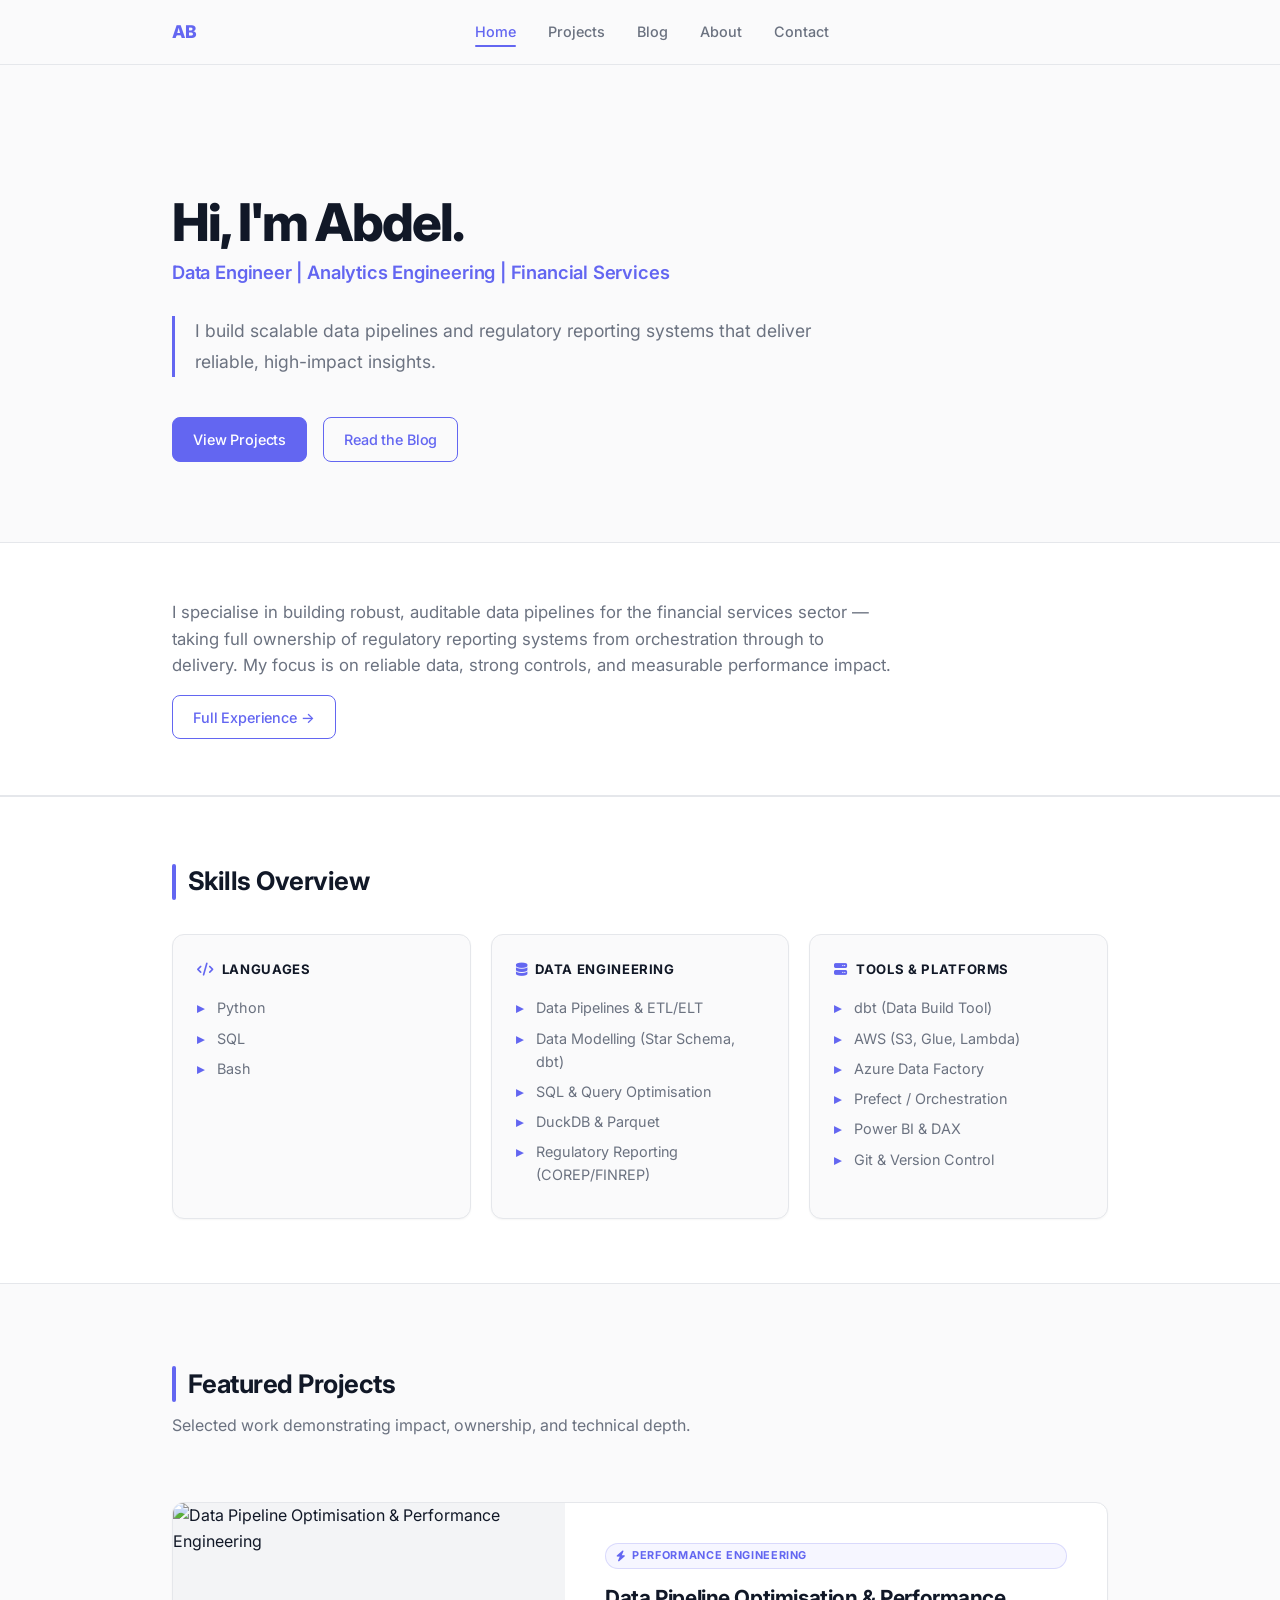
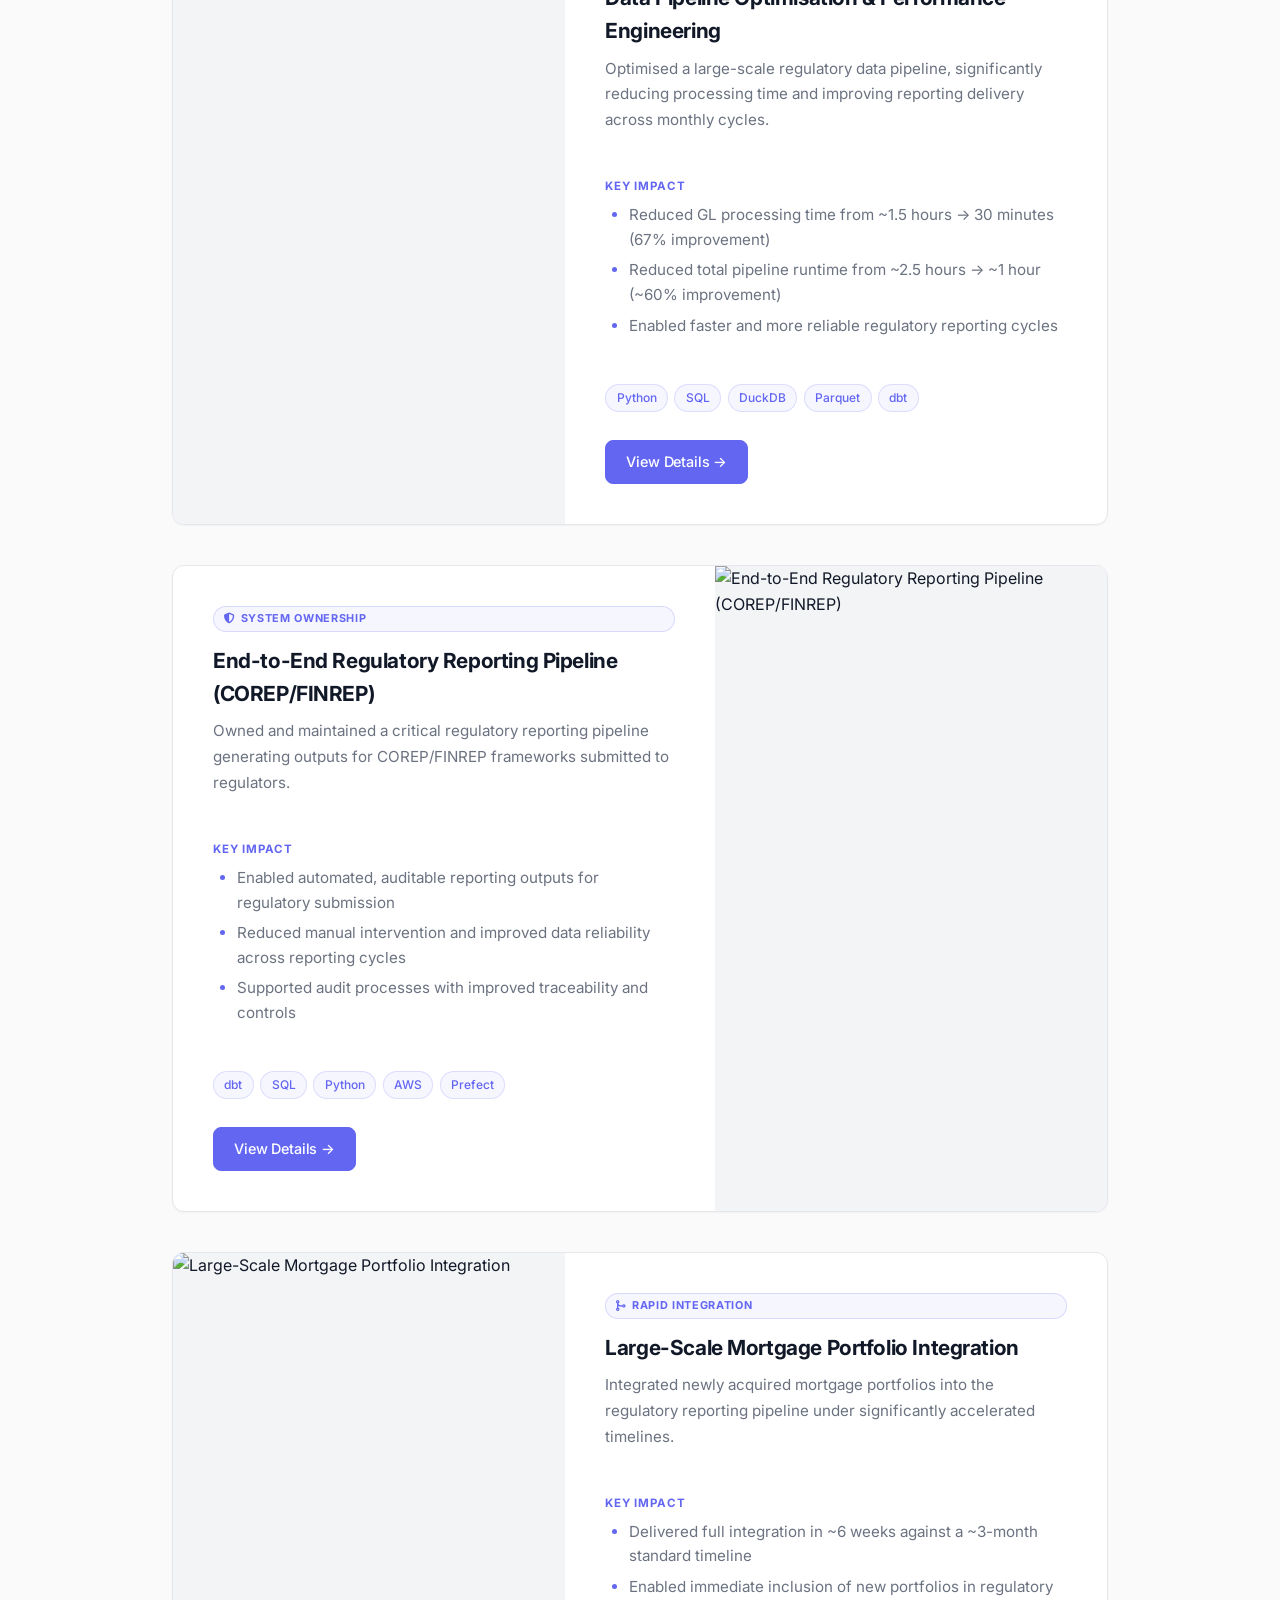
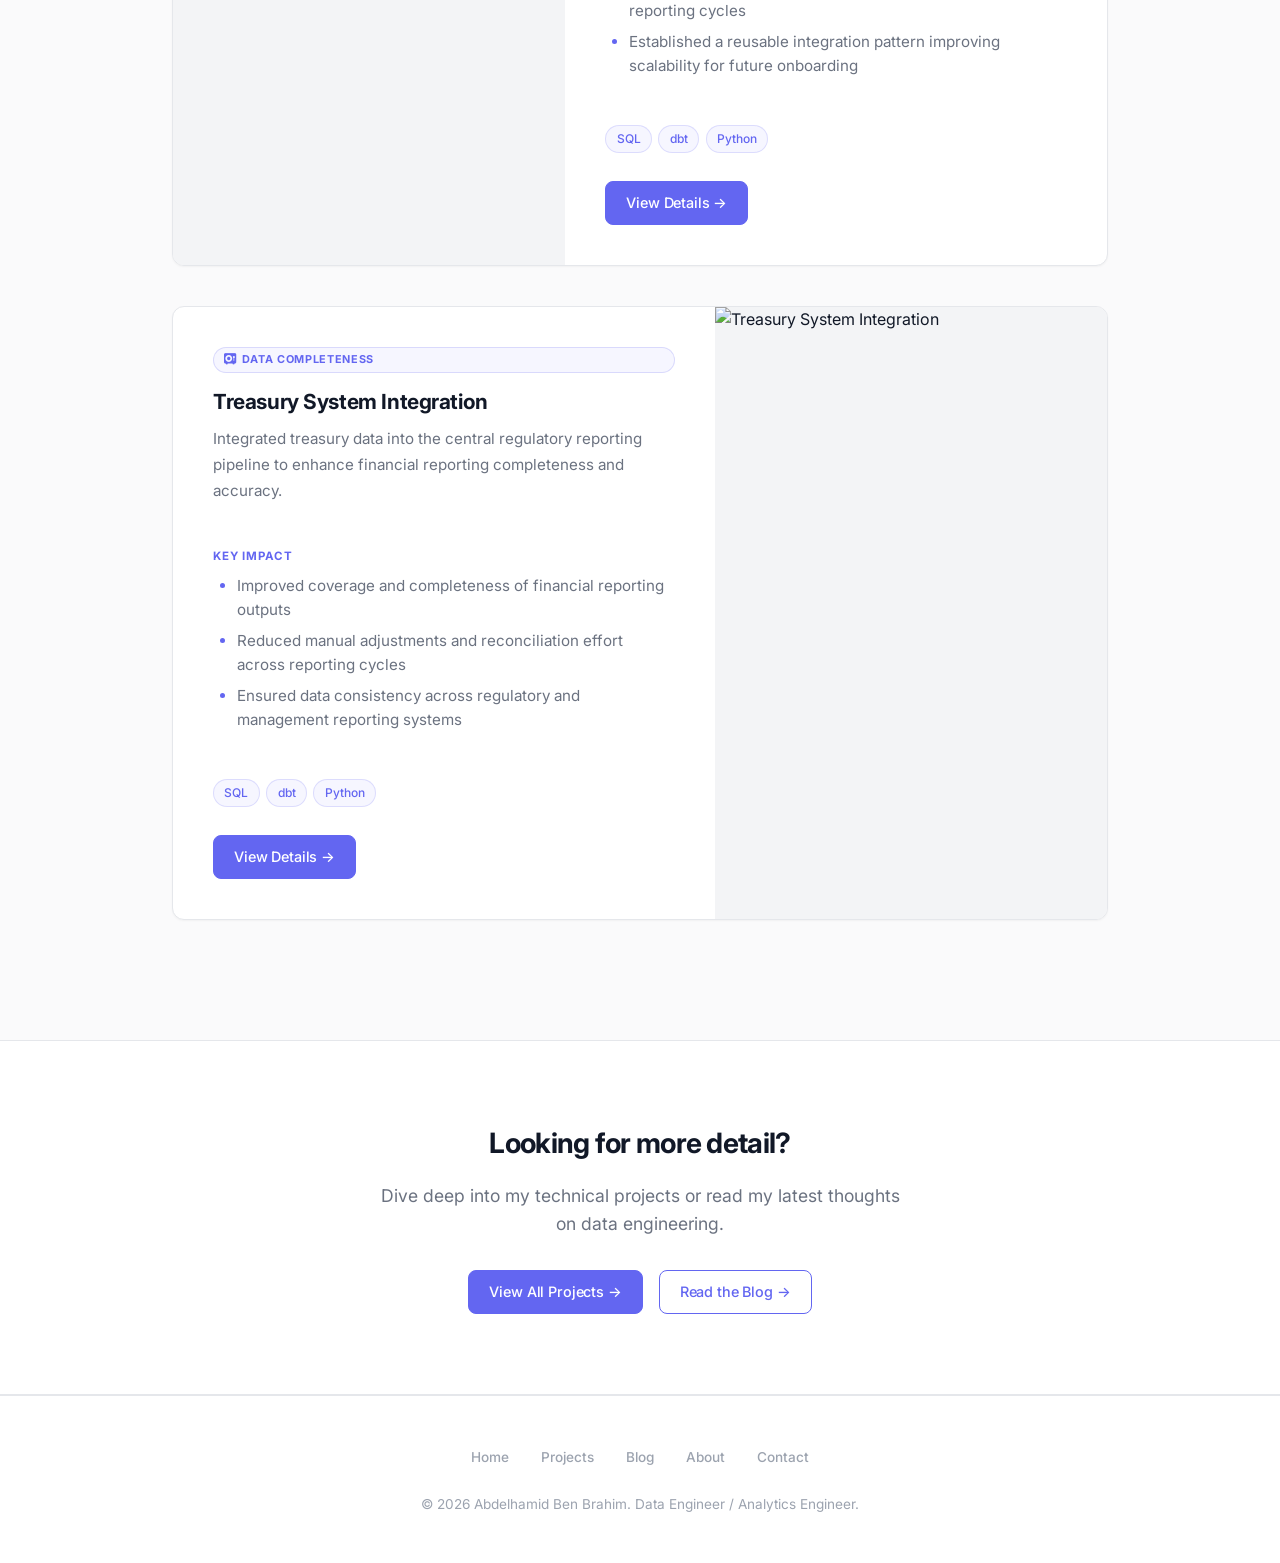
==== commit dd7c666c: "feat: reorder skills section to appear before featured projects in index.html" ====
--- a/index.html
+++ b/index.html
@@ -66,6 +66,16 @@
         </div>
     </section>
 
+    <!-- Skills Section -->
+    <section id="skills" class="skills-section">
+        <div class="container">
+            <h2 class="section-title">Skills Overview</h2>
+            <div class="skills-grid" id="skills-grid">
+                <!-- Populated by JS -->
+            </div>
+        </div>
+    </section>
+
     <!-- Featured Projects Section -->
     <section id="featured-projects">
         <div class="container">
@@ -75,16 +85,6 @@
             <div id="featured-projects-list">
                 <!-- Populated by JS -->
                 <div class="loading-placeholder">Loading projects&hellip;</div>
-            </div>
-        </div>
-    </section>
-
-    <!-- Skills Section -->
-    <section id="skills" class="skills-section">
-        <div class="container">
-            <h2 class="section-title">Skills Overview</h2>
-            <div class="skills-grid" id="skills-grid">
-                <!-- Populated by JS -->
             </div>
         </div>
     </section>
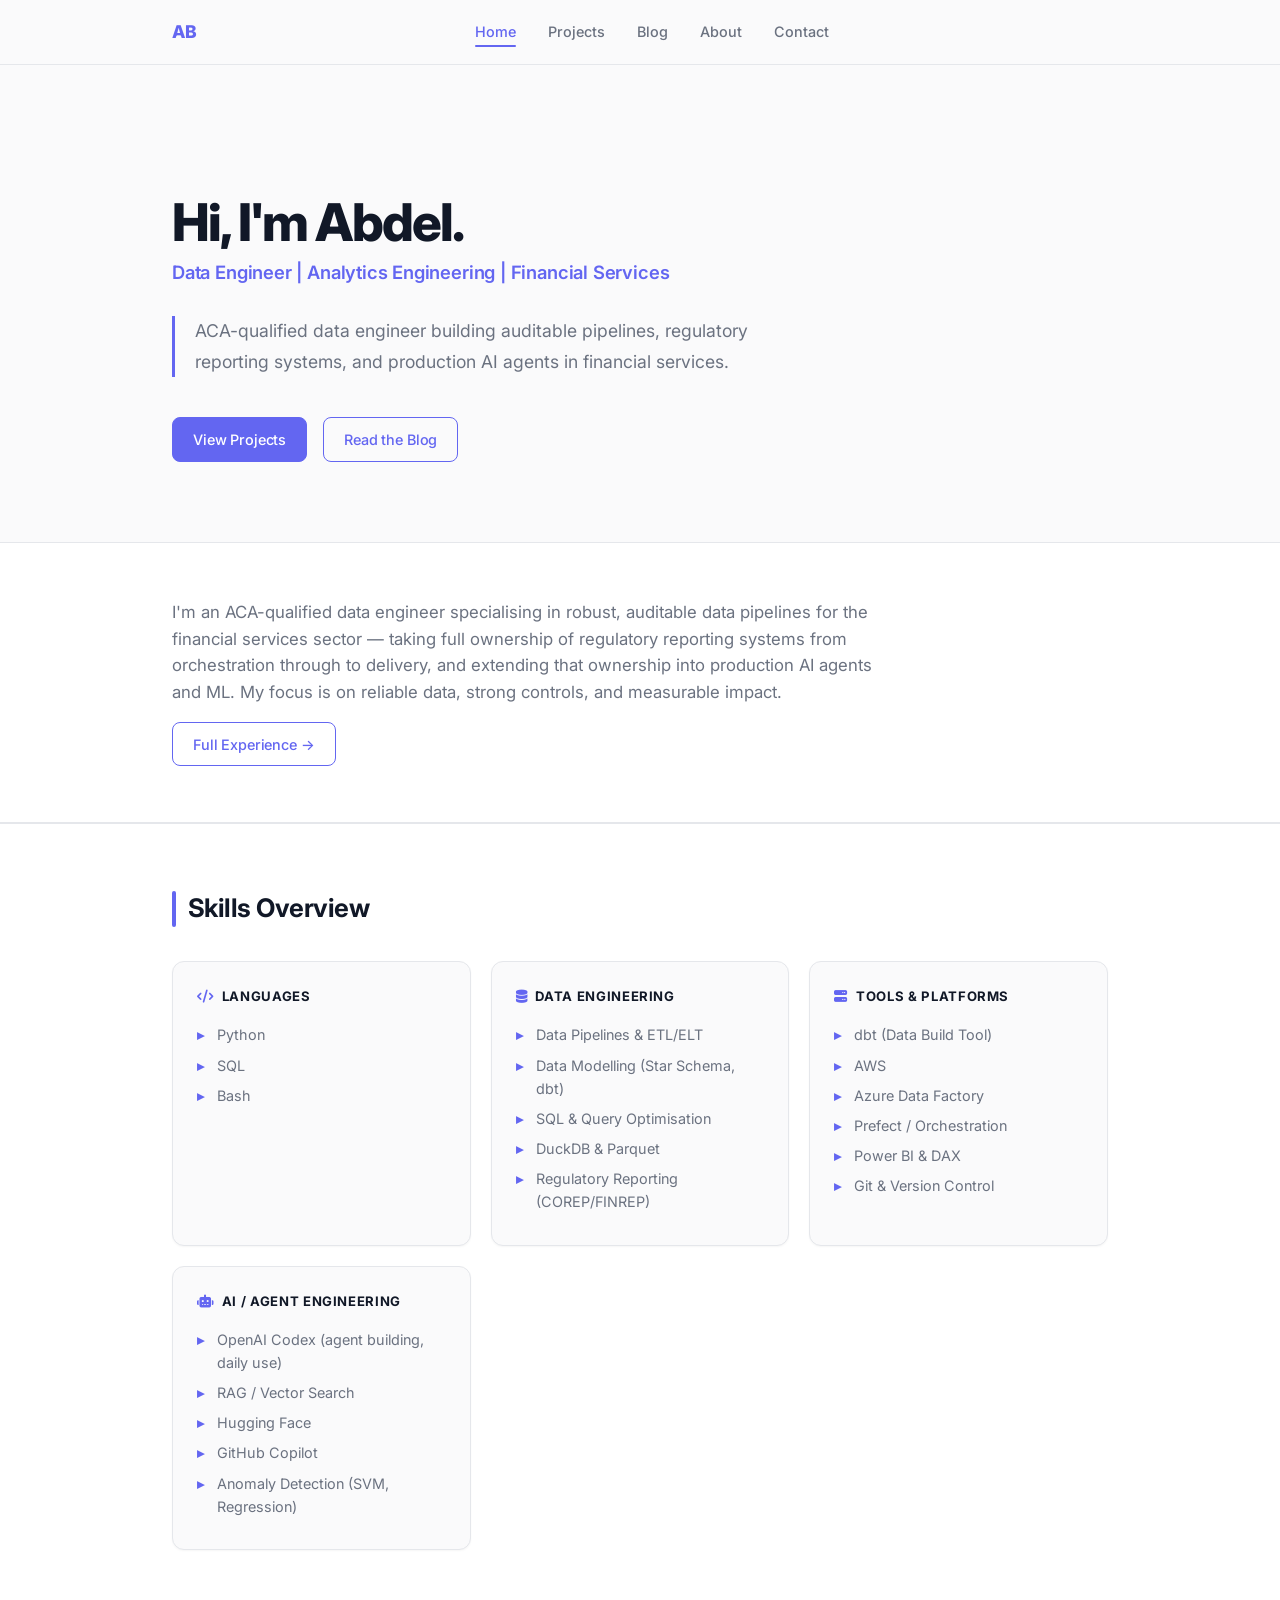
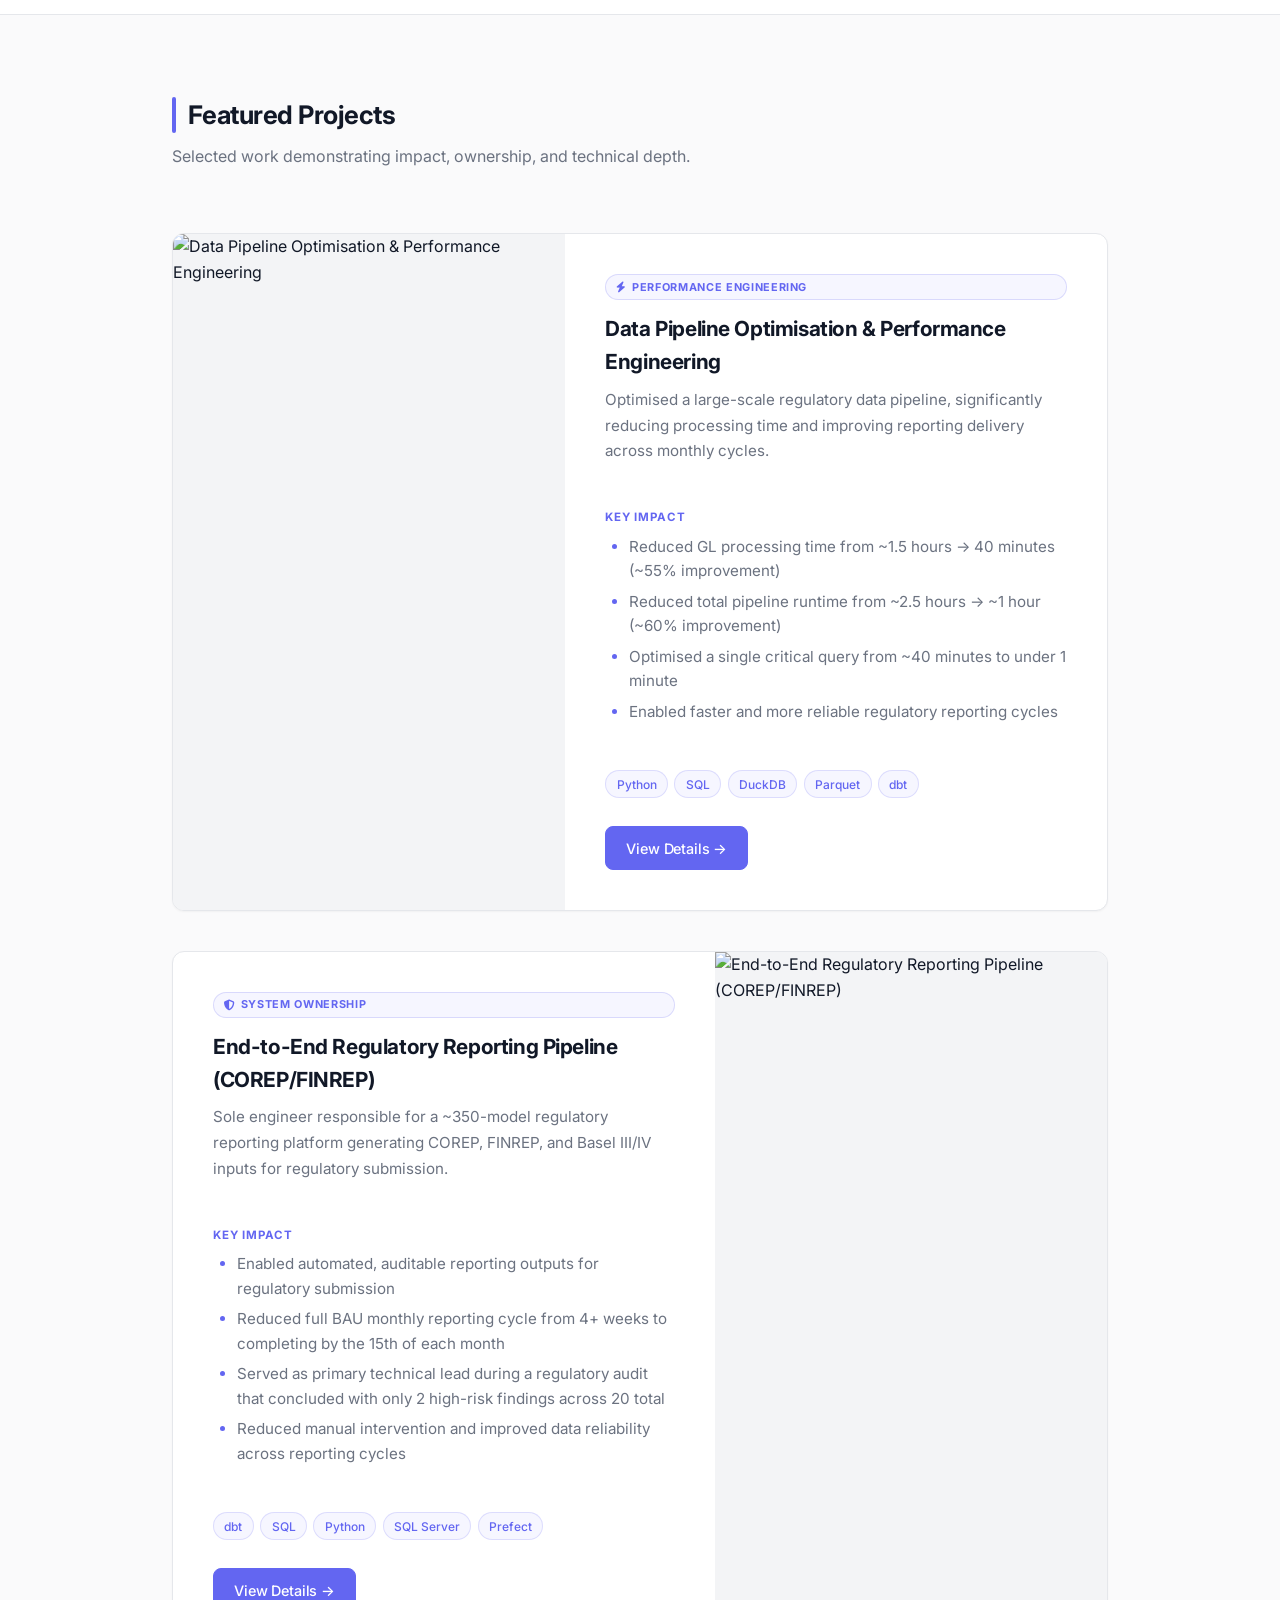
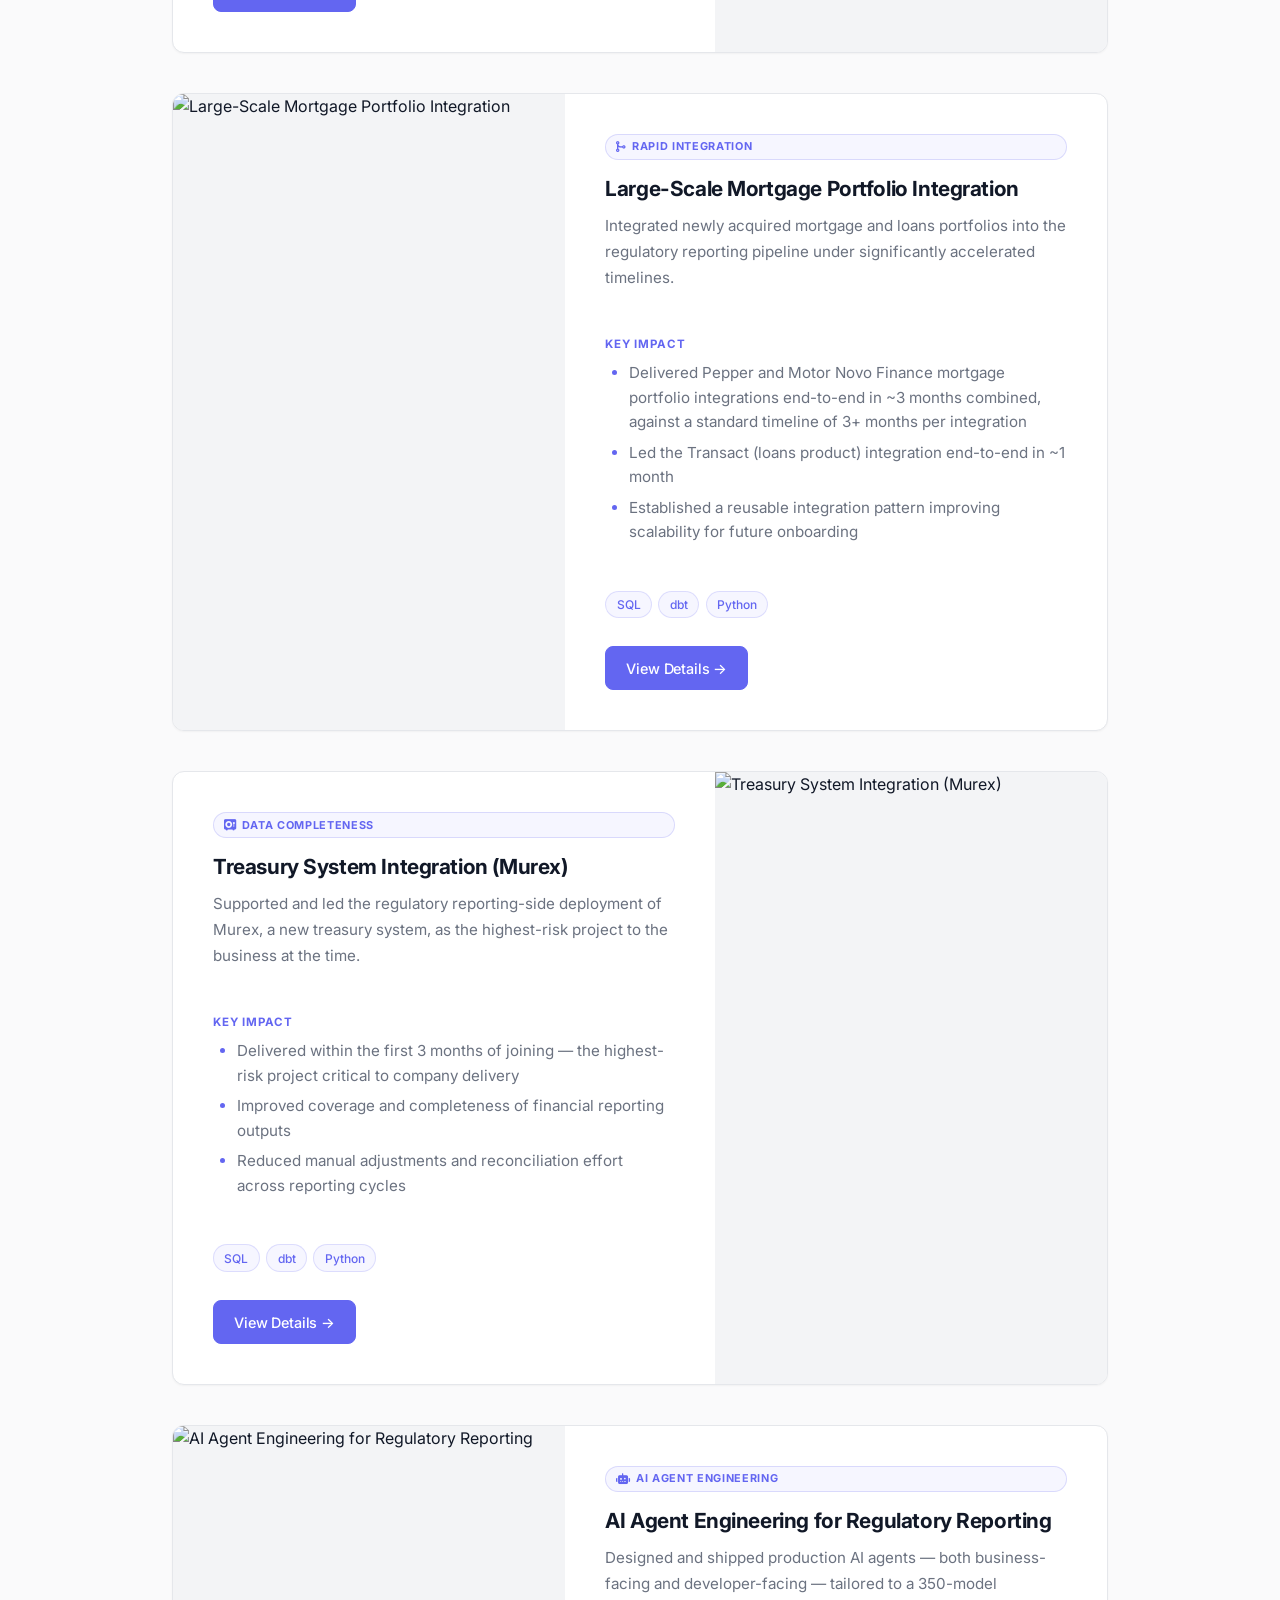
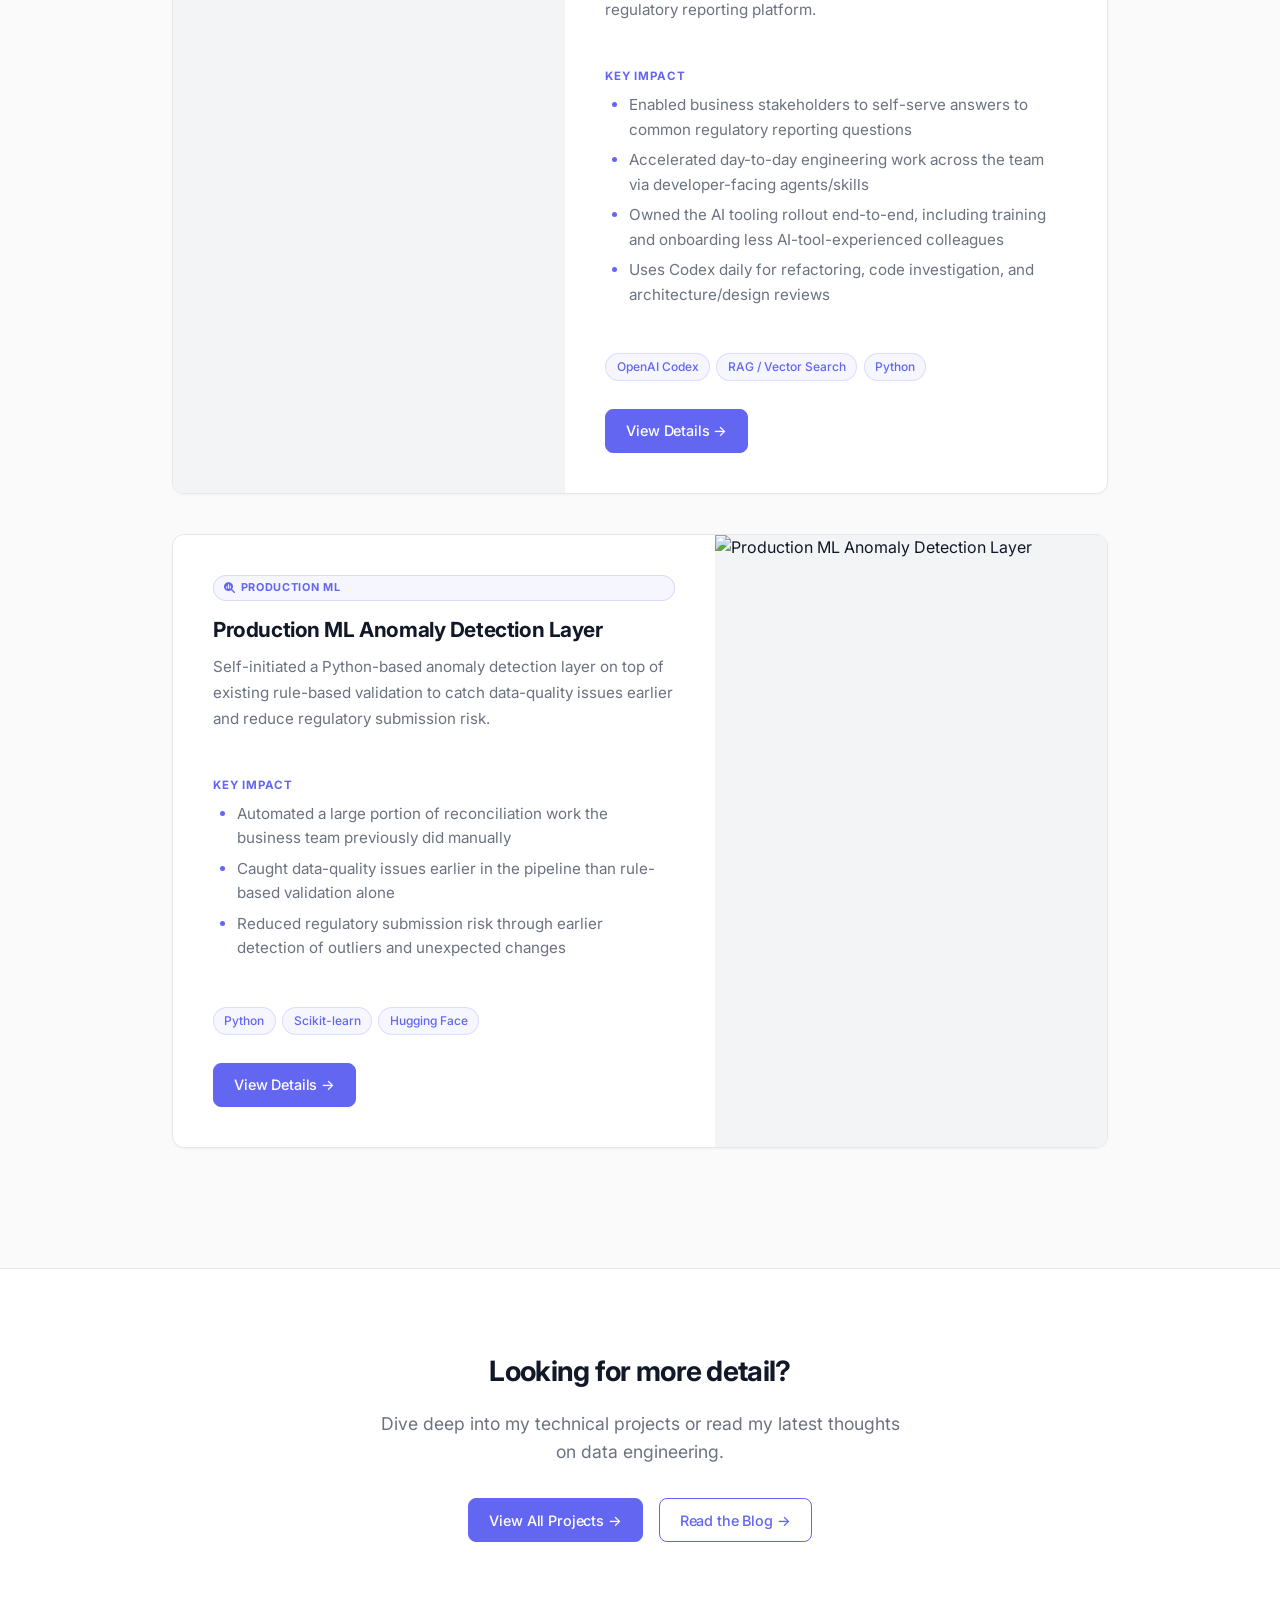
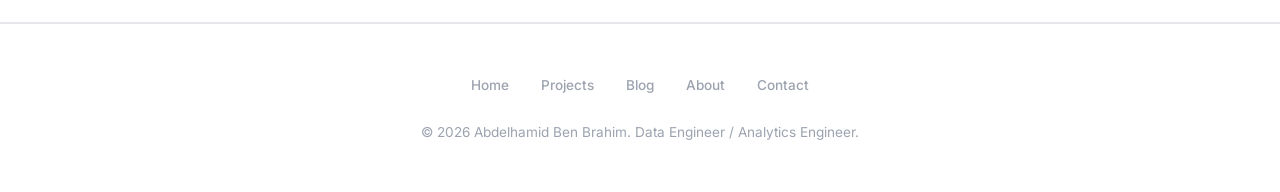
==== commit af8e62be: "feat: refresh site content with accurate CV details and AI agent work Corrects employment/education " ====
--- a/index.html
+++ b/index.html
@@ -45,7 +45,7 @@
             <h1 id="hero-name">Hi, I'm Abdel.</h1>
             <h2 id="hero-title">Data Engineer | Analytics Engineering | Financial Services</h2>
             <div class="hero-statement" id="hero-tagline">
-                I build scalable data pipelines and regulatory reporting systems that deliver reliable, high-impact insights.
+                ACA-qualified data engineer building auditable pipelines, regulatory reporting systems, and production AI agents in financial services.
             </div>
             <div class="cta-buttons" style="justify-content: flex-start; margin-top: 2.5rem;">
                 <a href="#featured-projects" class="btn">View Projects</a>
@@ -58,7 +58,7 @@
     <section id="about" class="about-short-section">
         <div class="container">
             <div class="about-content" id="about-short">
-                <p>I specialise in building robust, auditable data pipelines for the financial services sector — taking full ownership of regulatory reporting systems from orchestration through to delivery. My focus is on reliable data, strong controls, and measurable performance impact.</p>
+                <p>I'm an ACA-qualified data engineer specialising in robust, auditable data pipelines for the financial services sector — taking full ownership of regulatory reporting systems from orchestration through to delivery, and extending that ownership into production AI agents and ML. My focus is on reliable data, strong controls, and measurable impact.</p>
                 <div class="cta-buttons" style="justify-content: flex-start; margin-top: 1rem;">
                     <a href="about.html" class="btn btn-outline">Full Experience &rarr;</a>
                 </div>
@@ -183,6 +183,12 @@
                         ${skills.toolsPlatforms.map(s => `<li>${s}</li>`).join('')}
                     </ul>
                 </div>
+                <div class="skill-category">
+                    <h3><i class="fa-solid fa-robot"></i> AI / Agent Engineering</h3>
+                    <ul class="skill-list">
+                        ${skills.aiAgentEngineering.map(s => `<li>${s}</li>`).join('')}
+                    </ul>
+                </div>
             `;
         }
 
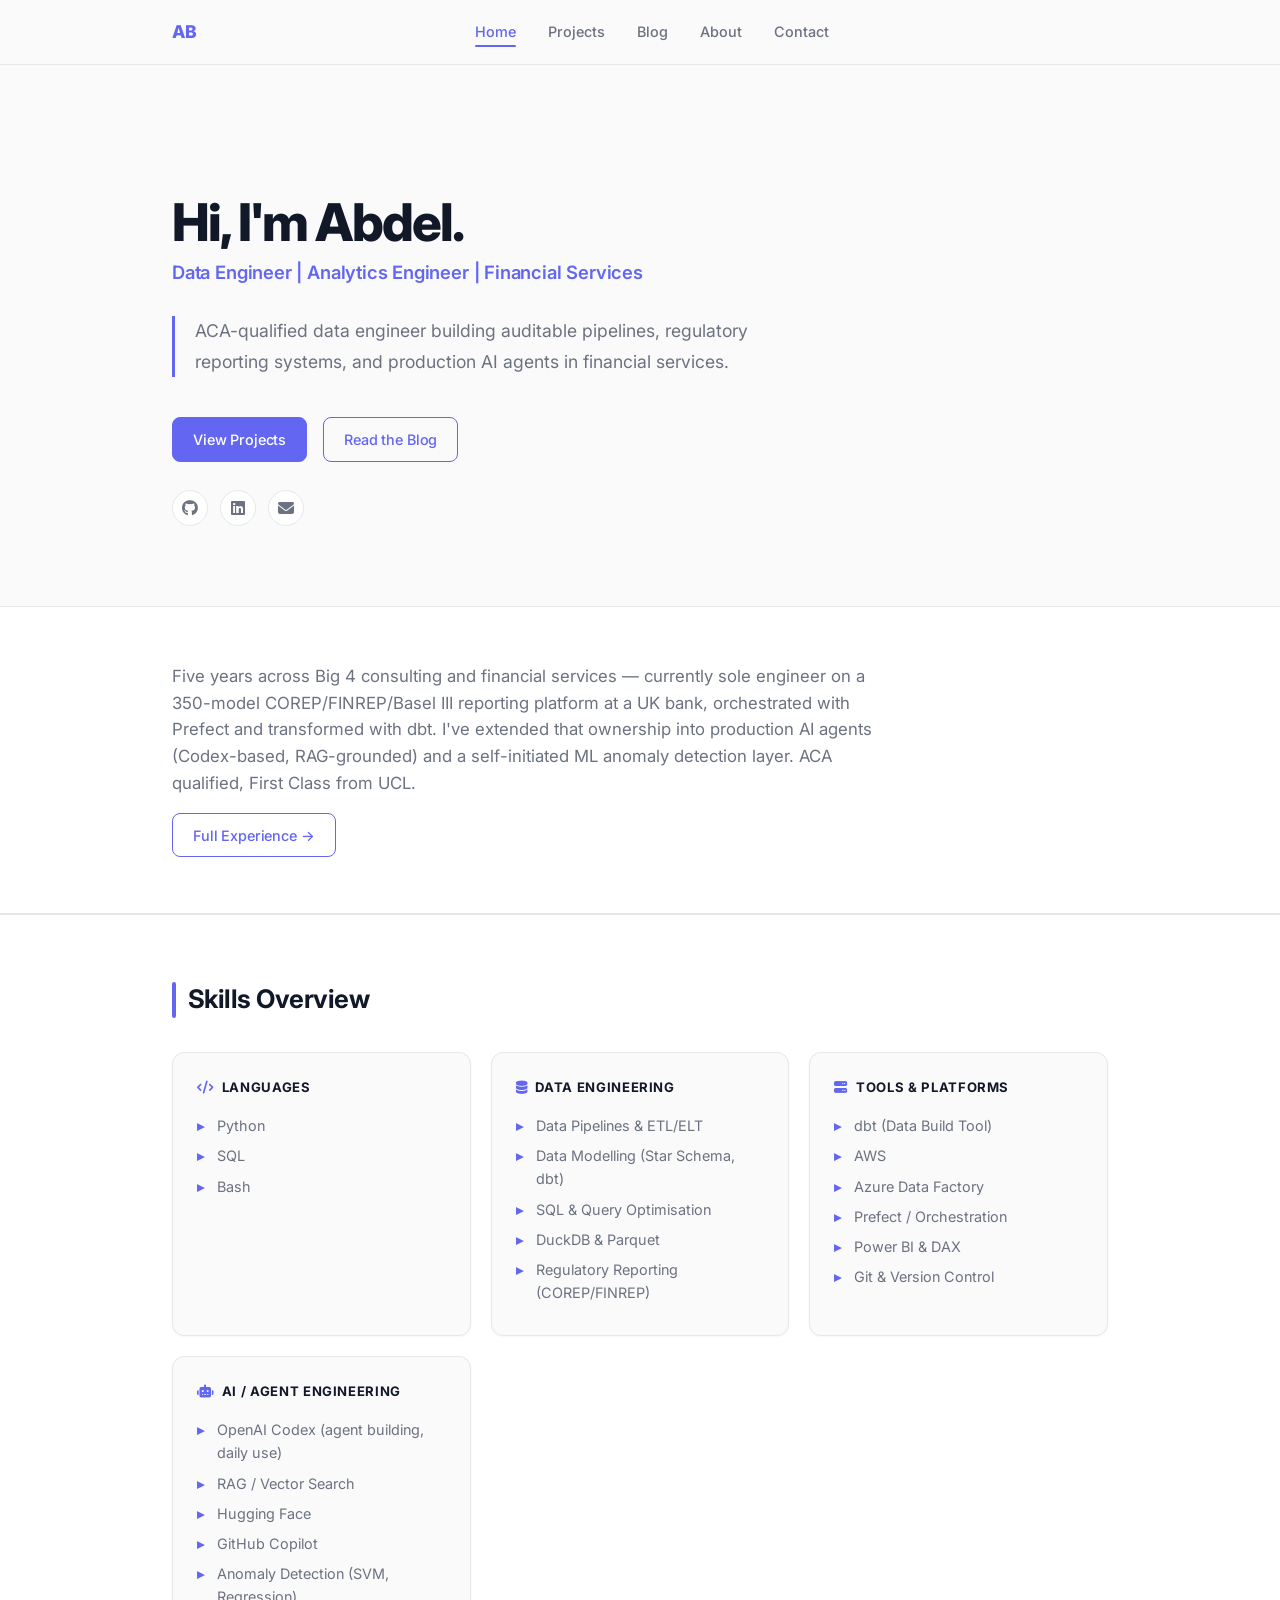
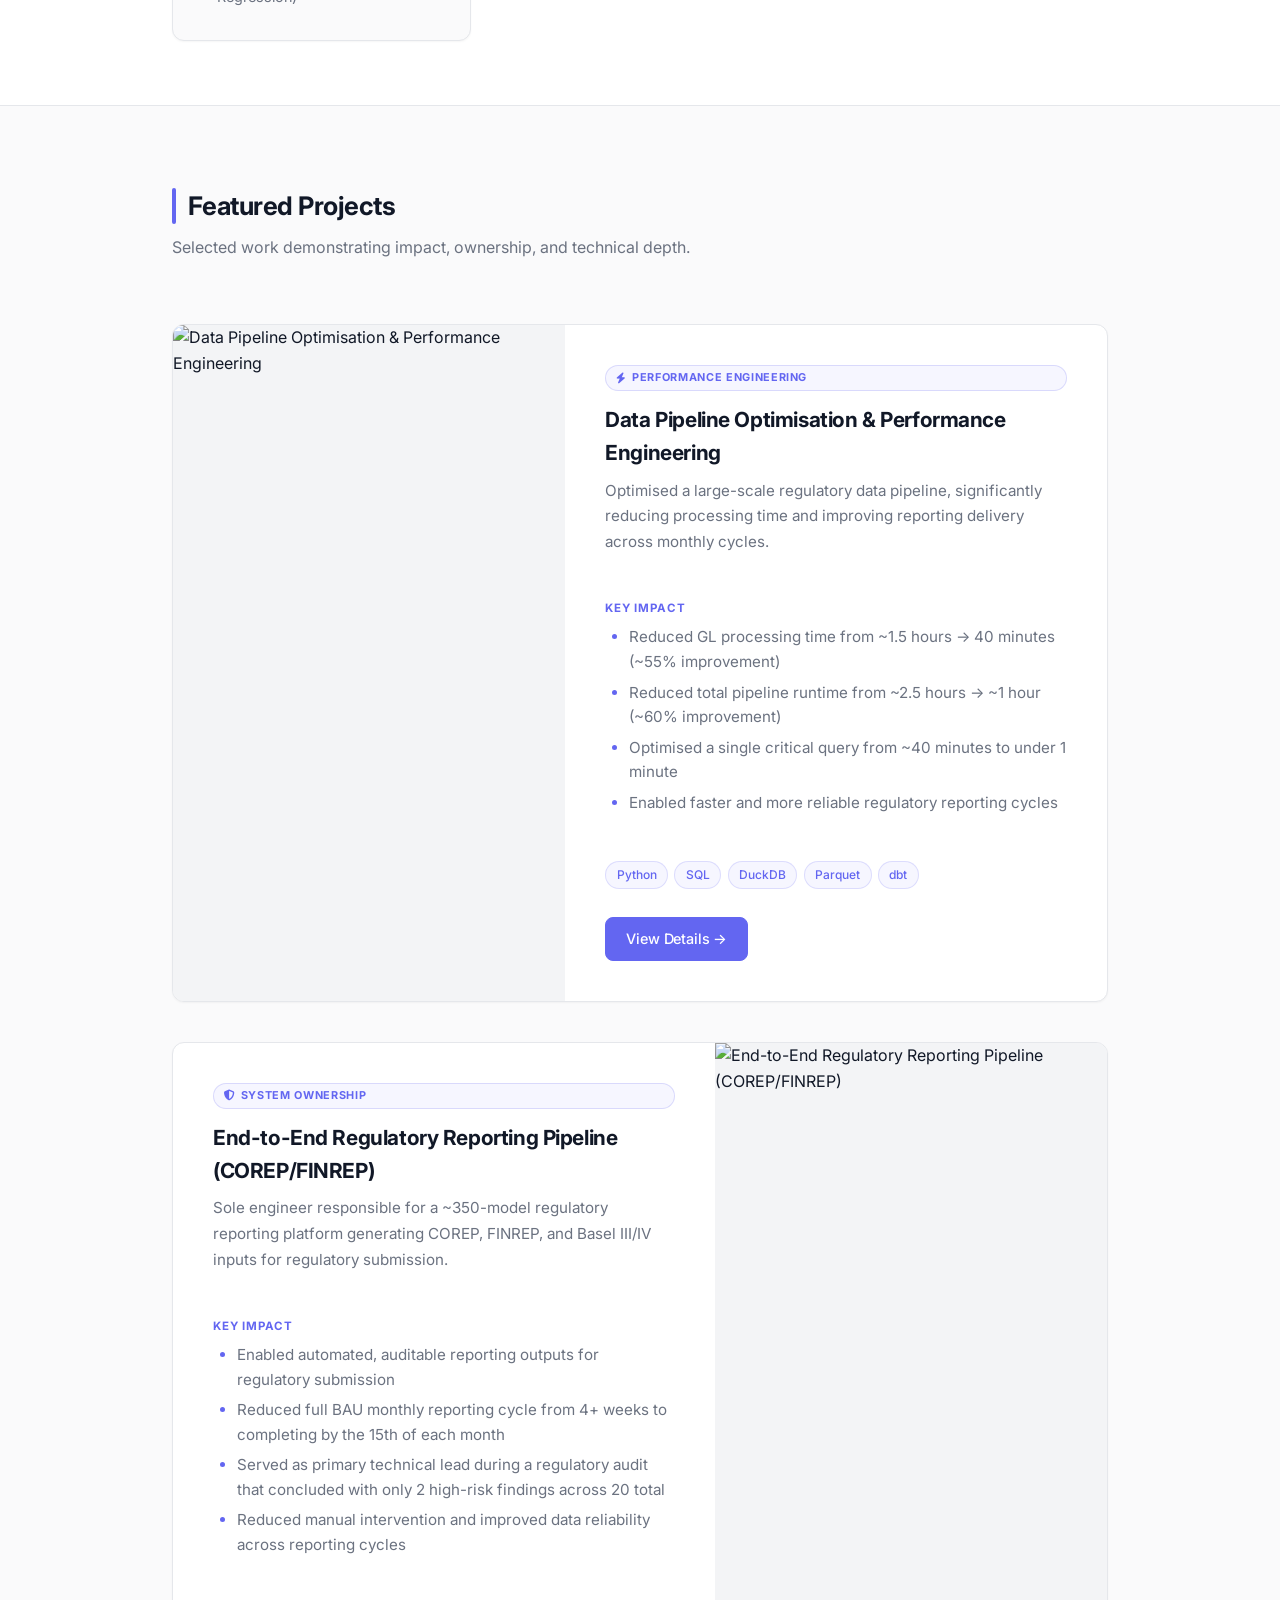
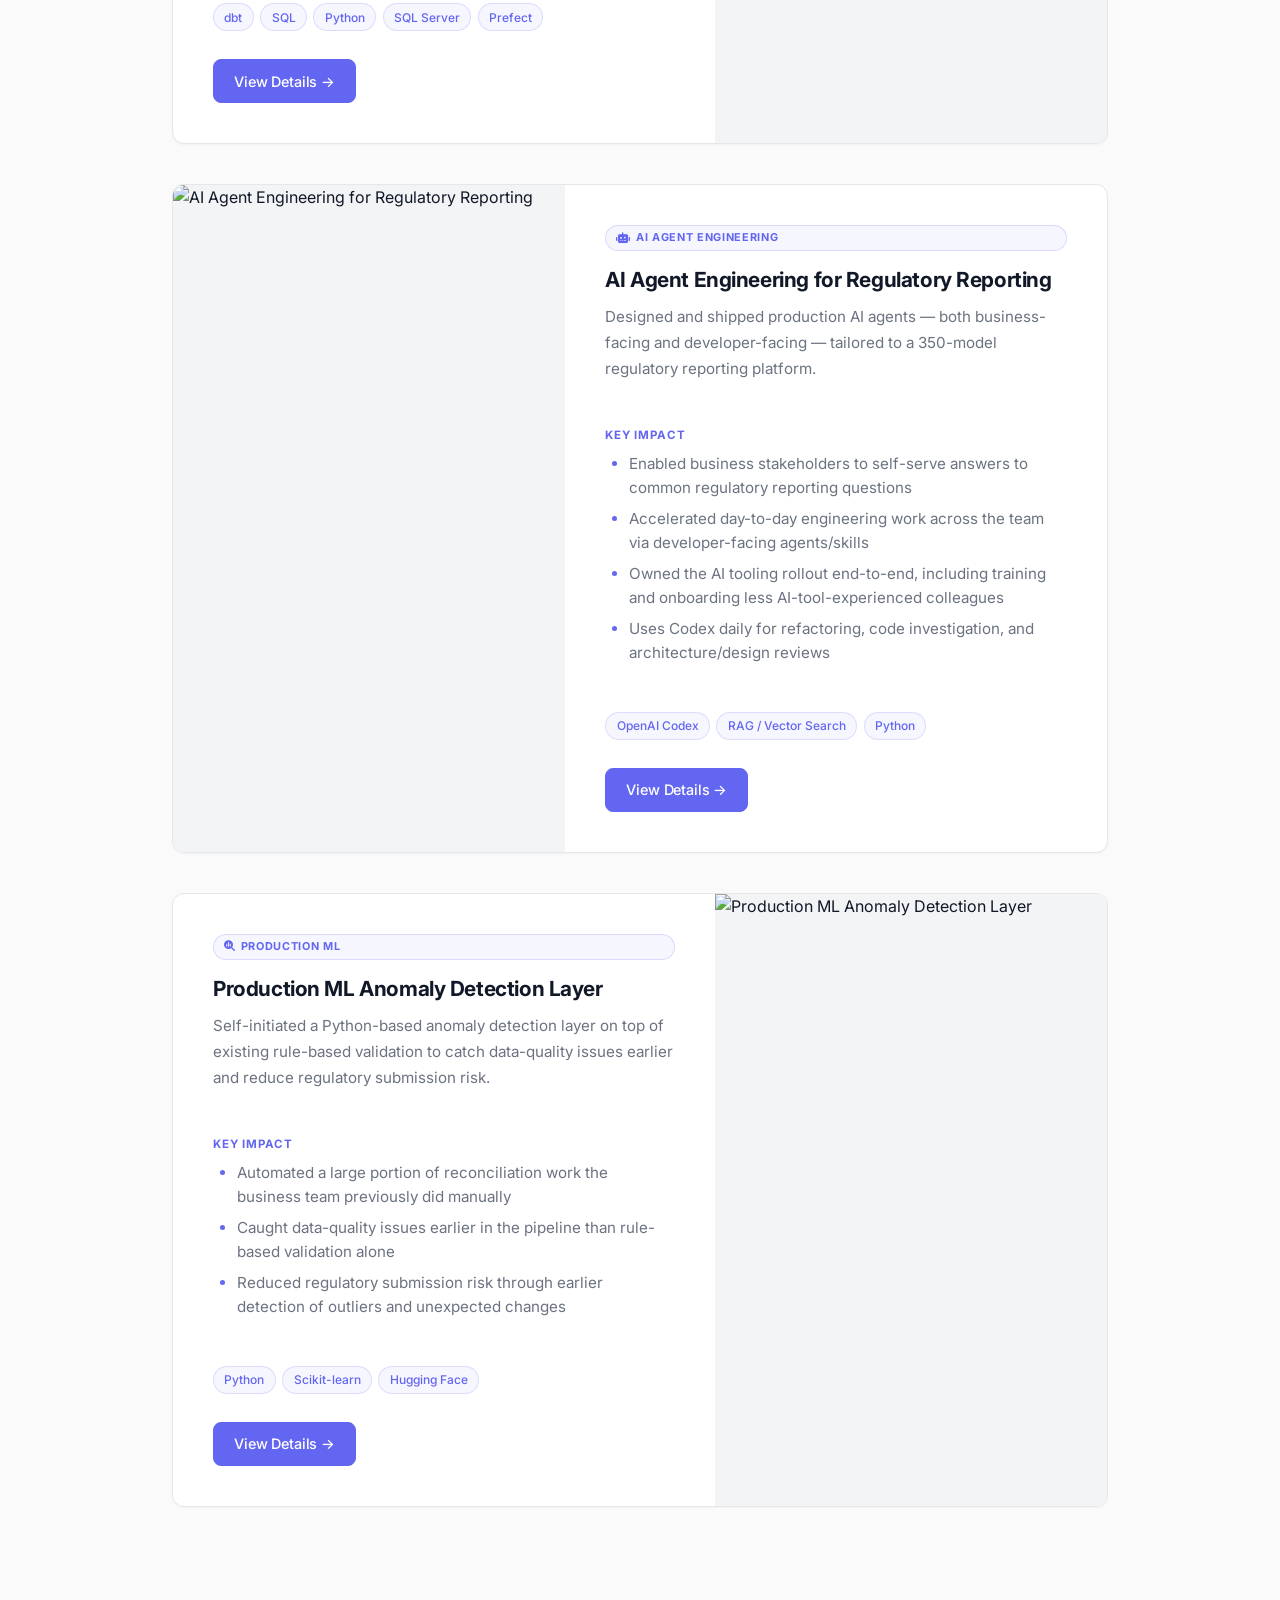
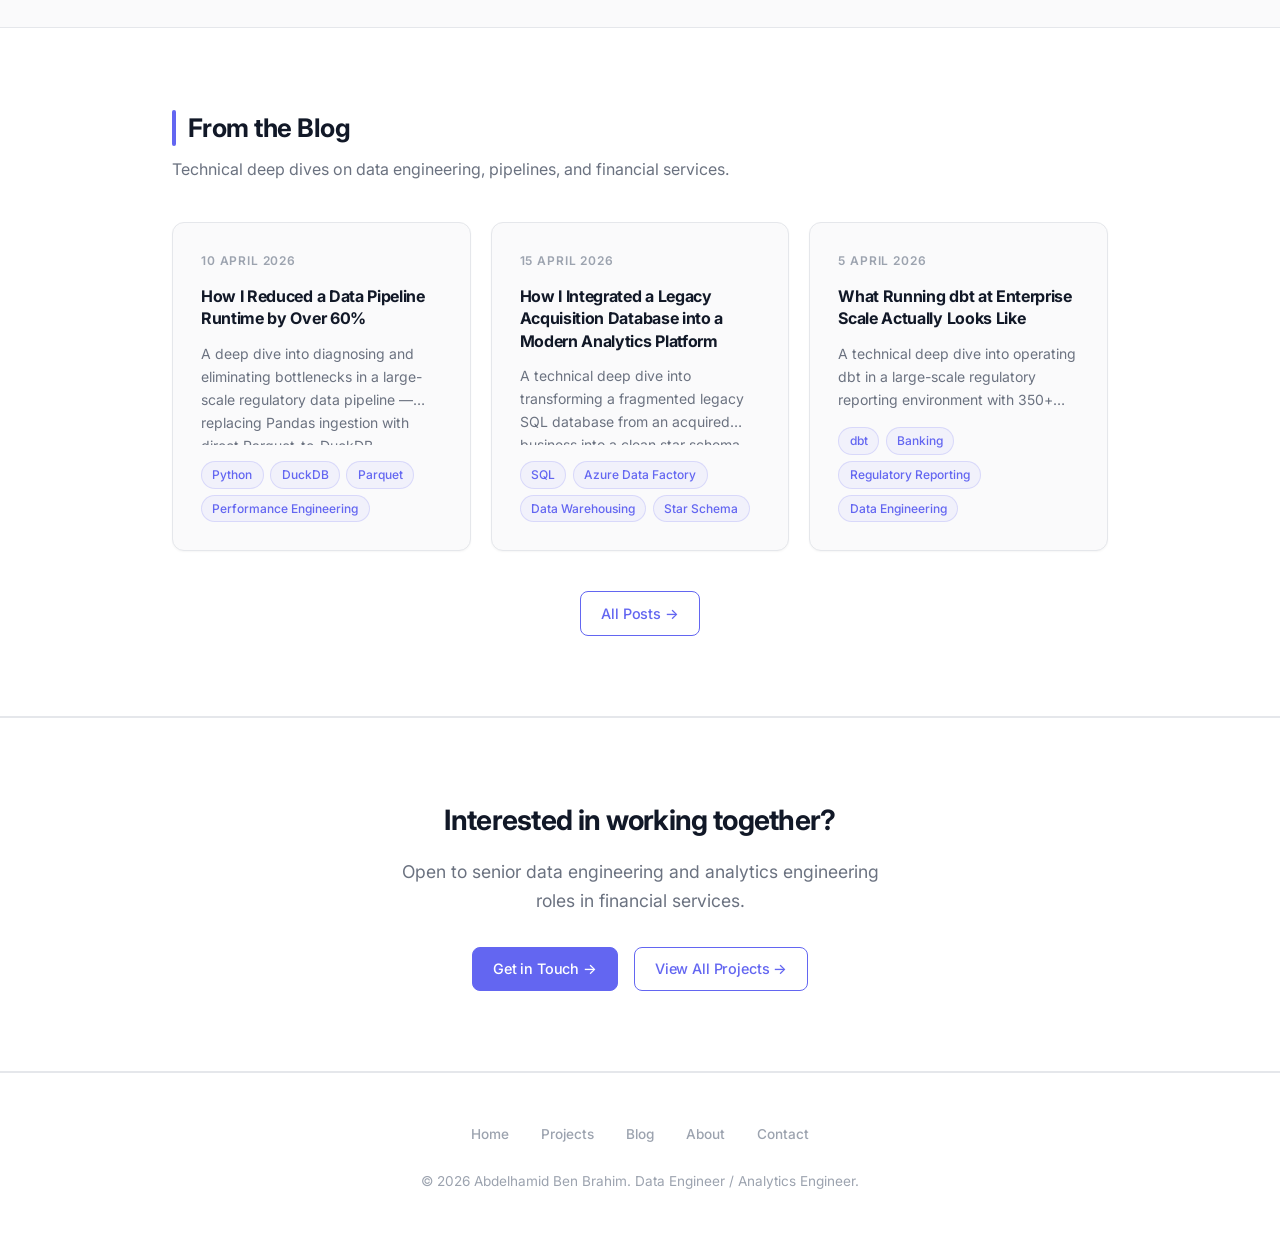
==== commit e16f9698: "feat: improve homepage UX — blog previews, hero socials, reduced featured projects - Trim featured p" ====
--- a/index.html
+++ b/index.html
@@ -4,7 +4,7 @@
     <meta charset="UTF-8">
     <meta name="viewport" content="width=device-width, initial-scale=1.0">
     <title>Abdelhamid Ben Brahim - Data Engineer / Analytics Engineer</title>
-    <meta name="description" content="Data Engineer specialising in scalable data pipelines and regulatory reporting systems in financial services. UK-based.">
+    <meta name="description" content="ACA-qualified Data Engineer specialising in regulatory reporting pipelines, production AI agents, and analytics engineering in financial services. London, UK.">
 
     <!-- Google Fonts -->
     <link rel="preconnect" href="https://fonts.googleapis.com">
@@ -43,7 +43,7 @@
     <section class="hero">
         <div class="container">
             <h1 id="hero-name">Hi, I'm Abdel.</h1>
-            <h2 id="hero-title">Data Engineer | Analytics Engineering | Financial Services</h2>
+            <h2 id="hero-title">Data Engineer | Analytics Engineer | Financial Services</h2>
             <div class="hero-statement" id="hero-tagline">
                 ACA-qualified data engineer building auditable pipelines, regulatory reporting systems, and production AI agents in financial services.
             </div>
@@ -51,6 +51,7 @@
                 <a href="#featured-projects" class="btn">View Projects</a>
                 <a href="blog.html" class="btn btn-outline">Read the Blog</a>
             </div>
+            <div class="hero-socials" id="hero-socials"></div>
         </div>
     </section>
 
@@ -58,7 +59,7 @@
     <section id="about" class="about-short-section">
         <div class="container">
             <div class="about-content" id="about-short">
-                <p>I'm an ACA-qualified data engineer specialising in robust, auditable data pipelines for the financial services sector — taking full ownership of regulatory reporting systems from orchestration through to delivery, and extending that ownership into production AI agents and ML. My focus is on reliable data, strong controls, and measurable impact.</p>
+                <p>Five years across Big 4 consulting and financial services — currently sole engineer on a 350-model COREP/FINREP/Basel III reporting platform at a UK bank, orchestrated with Prefect and transformed with dbt. I've extended that ownership into production AI agents (Codex-based, RAG-grounded) and a self-initiated ML anomaly detection layer. ACA qualified, First Class from UCL.</p>
                 <div class="cta-buttons" style="justify-content: flex-start; margin-top: 1rem;">
                     <a href="about.html" class="btn btn-outline">Full Experience &rarr;</a>
                 </div>
@@ -89,14 +90,28 @@
         </div>
     </section>
 
+    <!-- Blog Preview Section -->
+    <section class="blog-preview-section">
+        <div class="container">
+            <h2 class="section-title" style="margin-bottom: 0.5rem;">From the Blog</h2>
+            <p style="color: var(--text-secondary); margin-bottom: 2.5rem;">Technical deep dives on data engineering, pipelines, and financial services.</p>
+            <div class="blog-preview-grid" id="blog-preview-grid">
+                <div class="loading-placeholder">Loading posts&hellip;</div>
+            </div>
+            <div style="text-align: center; margin-top: 2.5rem;">
+                <a href="blog.html" class="btn btn-outline">All Posts &rarr;</a>
+            </div>
+        </div>
+    </section>
+
     <!-- CTA Section -->
     <section class="cta-section">
         <div class="container">
-            <h2>Looking for more detail?</h2>
-            <p style="font-size: 1.1rem;">Dive deep into my technical projects or read my latest thoughts on data engineering.</p>
+            <h2>Interested in working together?</h2>
+            <p style="font-size: 1.1rem;">Open to senior data engineering and analytics engineering roles in financial services.</p>
             <div class="cta-buttons">
-                <a href="projects.html" class="btn">View All Projects &rarr;</a>
-                <a href="blog.html" class="btn btn-outline">Read the Blog &rarr;</a>
+                <a href="contact.html" class="btn">Get in Touch &rarr;</a>
+                <a href="projects.html" class="btn btn-outline">View All Projects &rarr;</a>
             </div>
         </div>
     </section>
@@ -133,7 +148,6 @@
 
         // Render a featured project card (homepage version — compact)
         function renderFeaturedCard(p, index) {
-            const isEven = index % 2 === 1; // alternate layout handled by CSS nth-child
             return `
                 <div class="project-card">
                     <div class="project-img">
@@ -192,14 +206,44 @@
             `;
         }
 
+        function renderBlogPreview(post) {
+            return `
+                <a href="${post.url}" class="blog-preview-card">
+                    <span class="blog-date">${post.dateFormatted}</span>
+                    <h3 class="blog-preview-title">${post.title}</h3>
+                    <p class="blog-preview-summary">${post.summary}</p>
+                    <div class="post-tags">
+                        ${post.tags.map(t => `<span class="tag">${t}</span>`).join('')}
+                    </div>
+                </a>
+            `;
+        }
+
         fetch('content/content.json')
             .then(r => r.json())
             .then(data => {
-                // Hero (already static in HTML, could override here)
+                // Hero
                 if (data.profile) {
                     document.getElementById('hero-name').textContent = `Hi, I'm ${data.profile.shortName}.`;
                     document.getElementById('hero-title').textContent = data.profile.title;
                     document.getElementById('hero-tagline').textContent = data.profile.tagline;
+
+                    // Social links in hero
+                    const socialsEl = document.getElementById('hero-socials');
+                    if (data.profile.socials && socialsEl) {
+                        const { github, linkedin, email } = data.profile.socials;
+                        socialsEl.innerHTML = `
+                            <a href="${github}" target="_blank" rel="noopener" class="hero-social-link" aria-label="GitHub">
+                                <i class="fab fa-github"></i>
+                            </a>
+                            <a href="${linkedin}" target="_blank" rel="noopener" class="hero-social-link" aria-label="LinkedIn">
+                                <i class="fab fa-linkedin"></i>
+                            </a>
+                            <a href="${email}" class="hero-social-link" aria-label="Email">
+                                <i class="fa-solid fa-envelope"></i>
+                            </a>
+                        `;
+                    }
                 }
 
                 // Featured Projects
@@ -214,6 +258,12 @@
                 const skillsEl = document.getElementById('skills-grid');
                 if (data.skills) {
                     skillsEl.innerHTML = renderSkills(data.skills);
+                }
+
+                // Blog previews
+                const blogEl = document.getElementById('blog-preview-grid');
+                if (data.blogPosts && blogEl) {
+                    blogEl.innerHTML = data.blogPosts.map(renderBlogPreview).join('');
                 }
             })
             .catch(err => {
@@ -224,4 +274,4 @@
     </script>
 
 </body>
-</html>+</html>
--- a/assets/css/styles.css
+++ b/assets/css/styles.css
@@ -253,6 +253,39 @@
 }
 
 /* ─────────────────────────────────────────
+   HERO SOCIALS
+───────────────────────────────────────── */
+.hero-socials {
+  display: flex;
+  gap: 0.75rem;
+  margin-top: 1.75rem;
+  align-items: center;
+}
+
+.hero-social-link {
+  display: inline-flex;
+  align-items: center;
+  justify-content: center;
+  width: 2.25rem;
+  height: 2.25rem;
+  border-radius: 50%;
+  border: 1.5px solid var(--border-color);
+  color: var(--text-secondary);
+  font-size: 1rem;
+  text-decoration: none;
+  transition: all var(--transition);
+  background: var(--bg-card);
+}
+
+.hero-social-link:hover {
+  border-color: var(--accent);
+  color: var(--accent);
+  background: var(--accent-subtle);
+  text-decoration: none;
+  transform: translateY(-2px);
+}
+
+/* ─────────────────────────────────────────
    PAGE HEADER (inner pages)
 ───────────────────────────────────────── */
 .page-header {
@@ -1115,6 +1148,61 @@
 
 .contact-note p {
   margin-bottom: 0;
+}
+
+/* ─────────────────────────────────────────
+   BLOG PREVIEW (HOMEPAGE)
+───────────────────────────────────────── */
+.blog-preview-section {
+  background-color: var(--bg-card);
+  border-top: 1px solid var(--border-color);
+  border-bottom: 1px solid var(--border-color);
+}
+
+.blog-preview-grid {
+  display: grid;
+  grid-template-columns: repeat(3, 1fr);
+  gap: 1.25rem;
+}
+
+.blog-preview-card {
+  display: flex;
+  flex-direction: column;
+  background: var(--bg-main);
+  border: 1px solid var(--border-color);
+  border-radius: var(--radius);
+  padding: 1.75rem;
+  text-decoration: none;
+  transition: border-color var(--transition), box-shadow var(--transition), transform var(--transition);
+  box-shadow: var(--shadow-sm);
+}
+
+.blog-preview-card:hover {
+  border-color: var(--border-hover);
+  box-shadow: var(--shadow-md);
+  transform: translateY(-2px);
+  text-decoration: none;
+}
+
+.blog-preview-title {
+  font-size: 1rem;
+  color: var(--text-primary);
+  font-weight: 700;
+  margin: 0.4rem 0 0.75rem;
+  letter-spacing: -0.02em;
+  line-height: 1.4;
+}
+
+.blog-preview-summary {
+  color: var(--text-secondary);
+  font-size: 0.875rem;
+  line-height: 1.65;
+  margin-bottom: 1rem;
+  flex: 1;
+  display: -webkit-box;
+  -webkit-line-clamp: 3;
+  -webkit-box-orient: vertical;
+  overflow: hidden;
 }
 
 /* ─────────────────────────────────────────
@@ -1228,6 +1316,10 @@
     align-items: center;
   }
 
+  .blog-preview-grid {
+    grid-template-columns: 1fr;
+  }
+
   .post-footer {
     flex-direction: column;
   }
